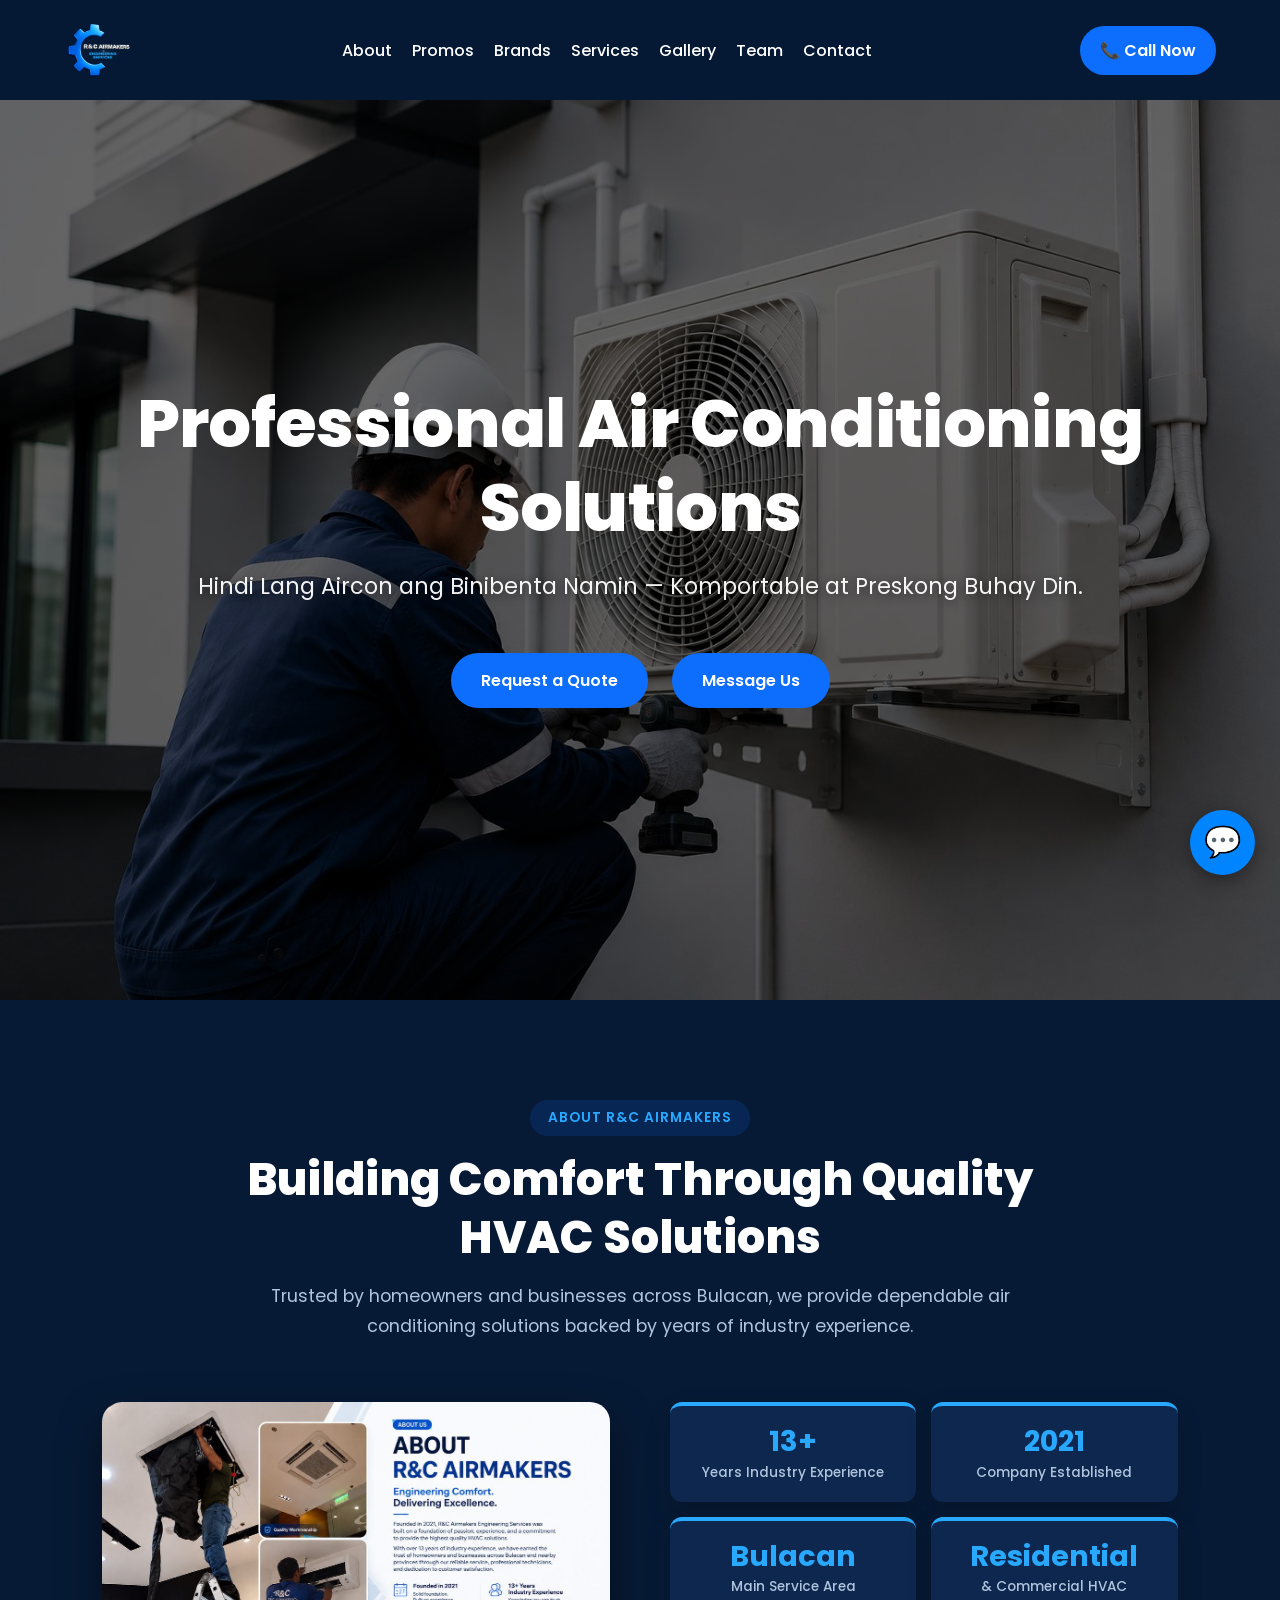
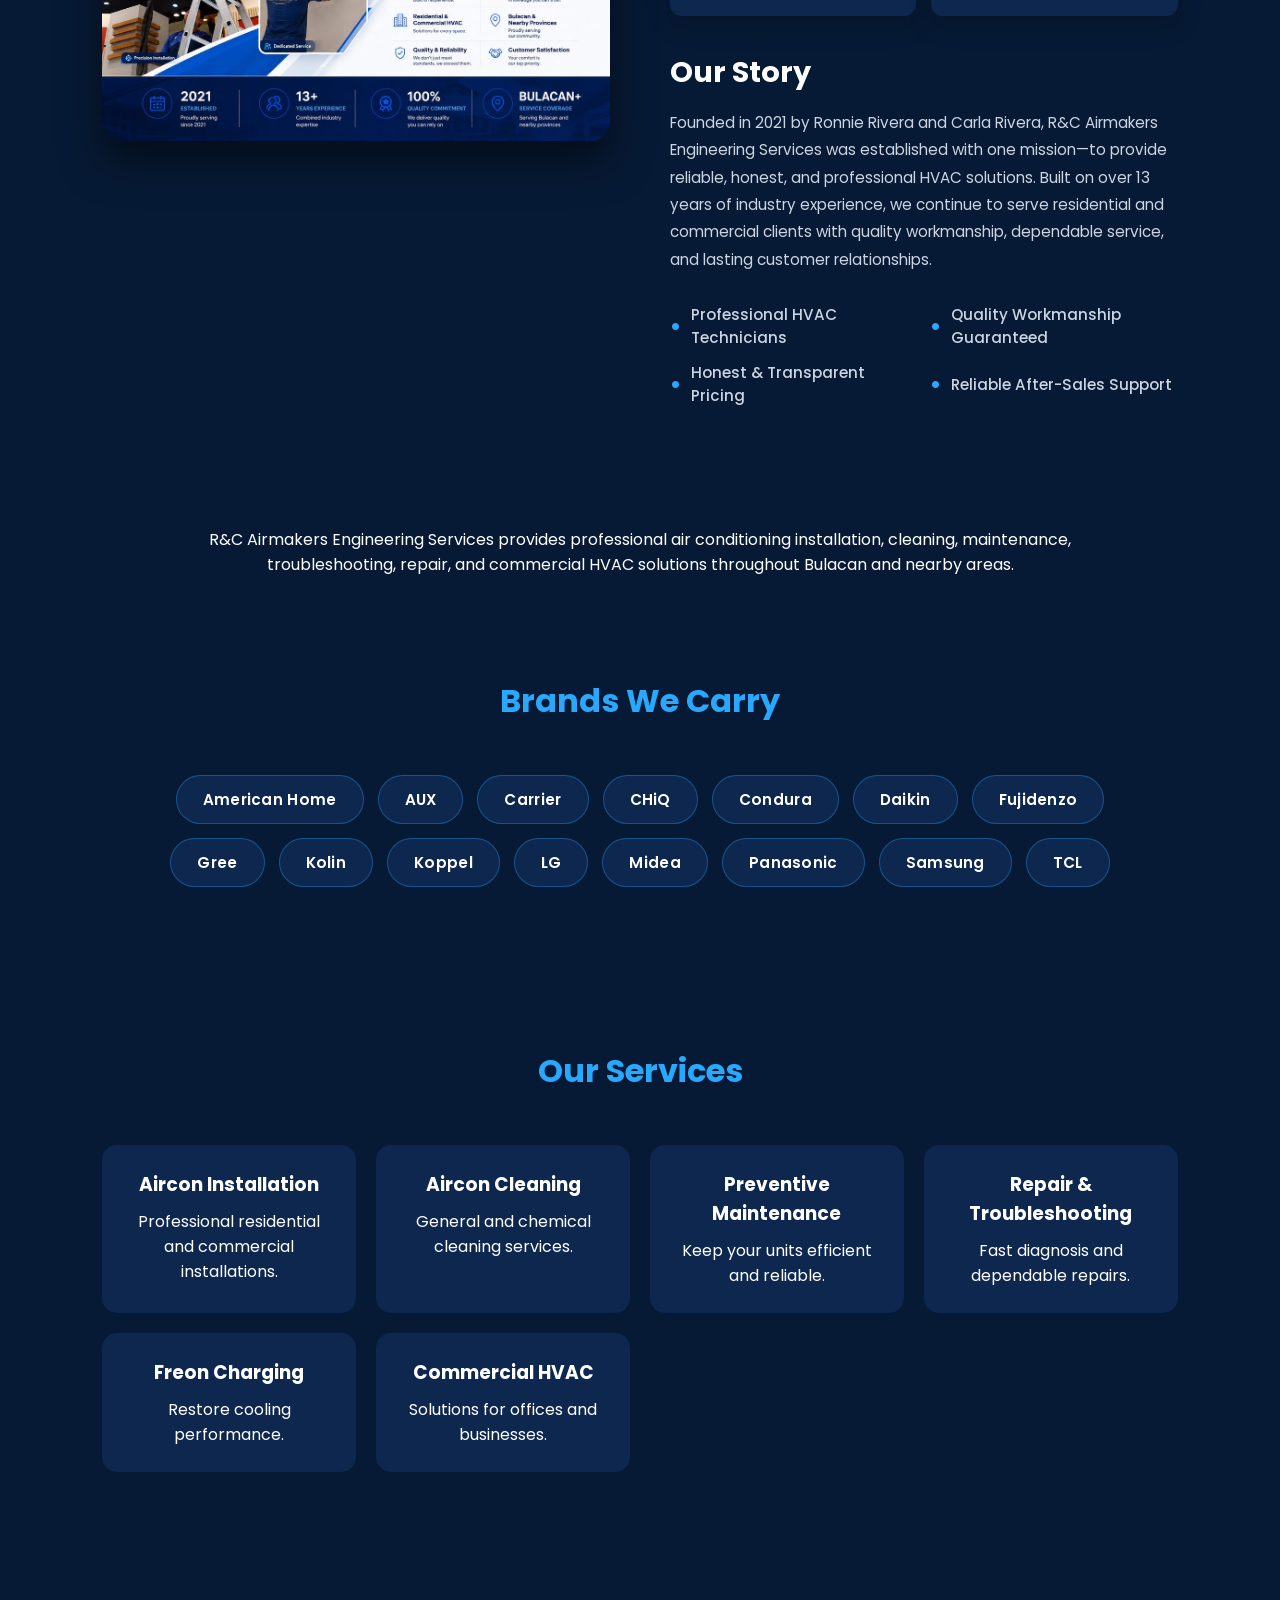
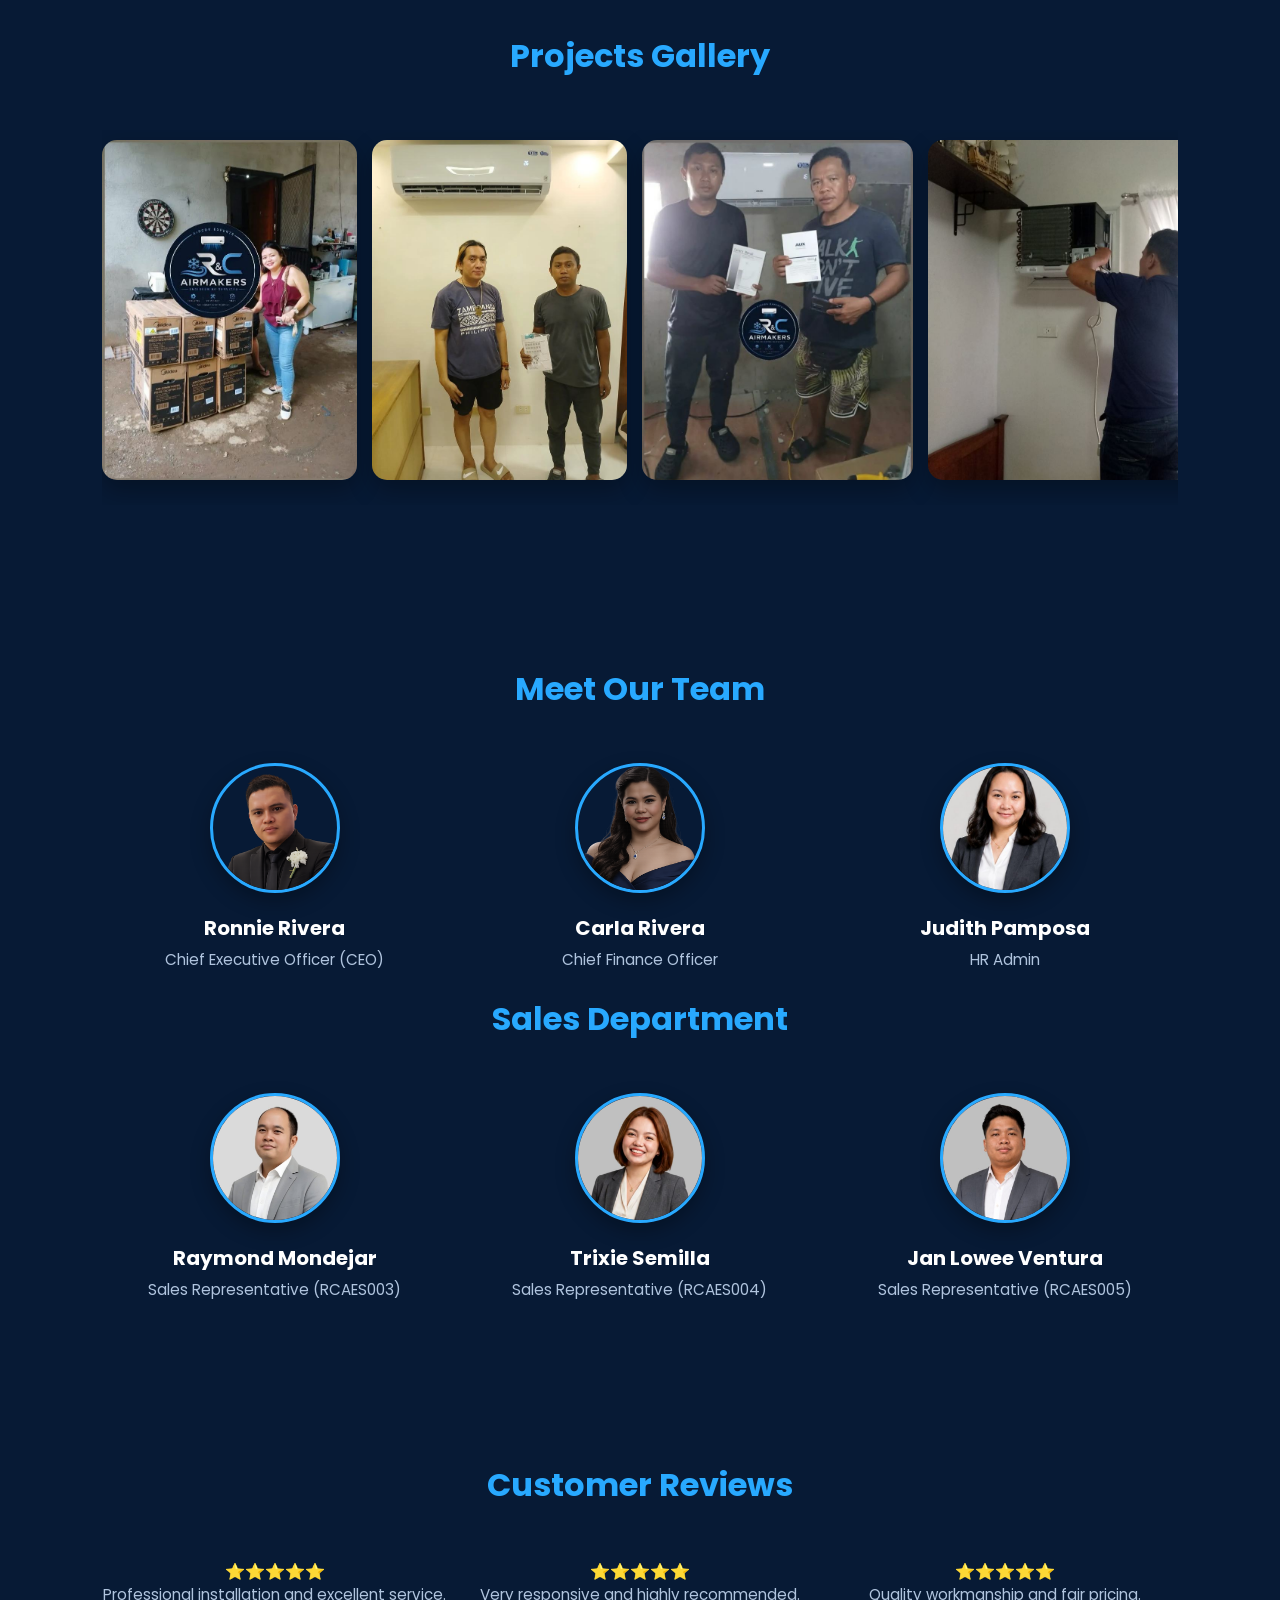
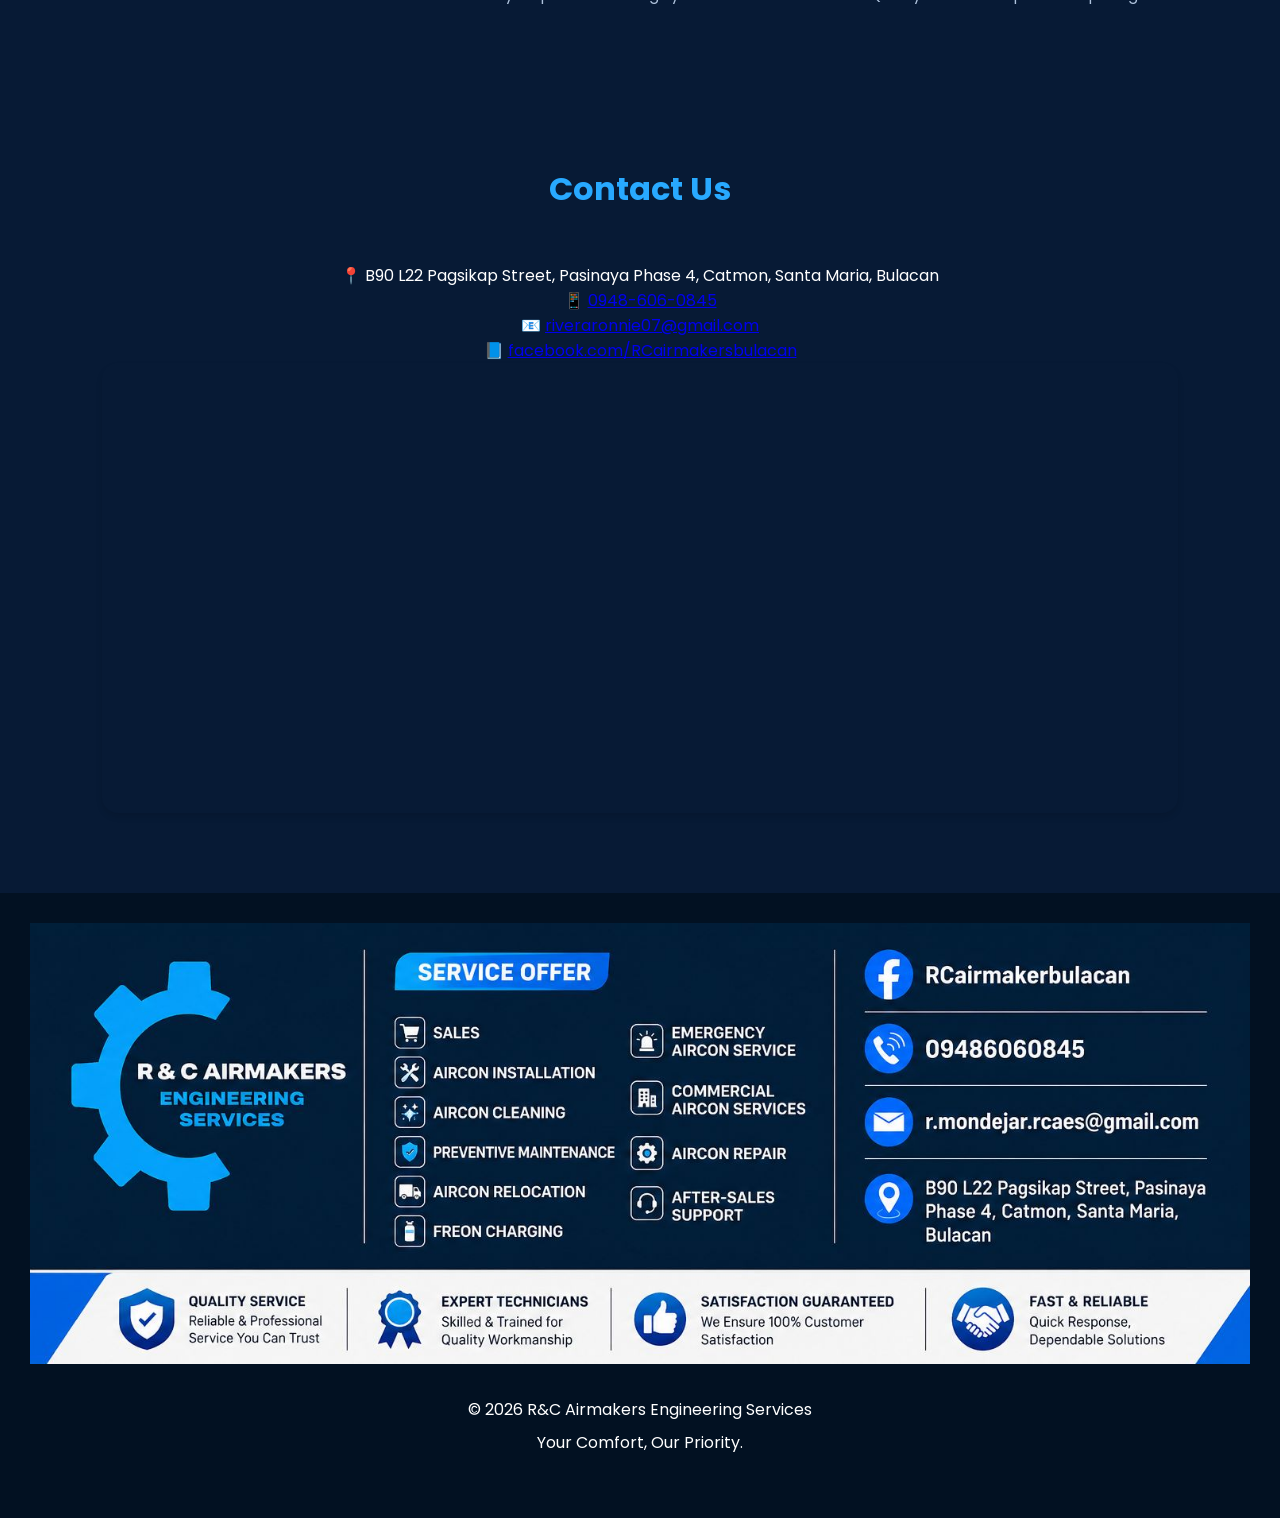
==== index.html @ a4b25f32 "Update index.html" ====
<!DOCTYPE html>
<html lang="en">
<head>
    <meta charset="UTF-8">
    <meta name="viewport" content="width=device-width, initial-scale=1.0">
    <title>R&C Airmakers Engineering Services | Aircon Installation & Repair in Bulacan</title>

    <meta name="description" content="R&C Airmakers Engineering Services provides professional aircon installation, cleaning, preventive maintenance, repair, and commercial HVAC solutions in Bulacan and nearby areas. 13+ years of industry experience.">
    <meta name="keywords" content="aircon repair Bulacan, aircon installation, aircon cleaning, HVAC Bulacan, freon charging, commercial aircon">
    <meta name="author" content="R&C Airmakers Engineering Services">
    <link rel="canonical" href="https://rcairmakers.github.io/">

    <!-- Open Graph / Social sharing -->
    <meta property="og:type" content="business.business">
    <meta property="og:title" content="R&C Airmakers Engineering Services">
    <meta property="og:description" content="Professional air conditioning installation, cleaning, maintenance, and repair in Bulacan. Hindi lang aircon ang binibenta namin — komportable at preskong buhay din.">
    <meta property="og:image" content="https://rcairmakers.github.io/images/hero.jpg">
    <meta property="og:url" content="https://rcairmakers.github.io/">
    <meta property="og:locale" content="en_PH">
    <meta name="twitter:card" content="summary_large_image">
    <meta name="twitter:title" content="R&C Airmakers Engineering Services">
    <meta name="twitter:description" content="Professional aircon installation, cleaning, maintenance, and repair in Bulacan.">
    <meta name="twitter:image" content="https://rcairmakers.github.io/images/hero.jpg">

    <link rel="icon" type="image/png" href="favicon.png">
    <link rel="apple-touch-icon" href="favicon.png">

    <link rel="preconnect" href="https://fonts.googleapis.com">
    <link rel="preconnect" href="https://fonts.gstatic.com" crossorigin>
    <link href="https://fonts.googleapis.com/css2?family=Poppins:wght@300;400;600;700&display=swap" rel="stylesheet">
    <link rel="stylesheet" href="css/style.css">

    <!-- Local business structured data (helps Google Maps / local search) -->
    <script type="application/ld+json">
    {
      "@context": "https://schema.org",
      "@type": "HVACBusiness",
      "name": "R&C Airmakers Engineering Services",
      "image": "https://rcairmakers.github.io/images/logo.png",
      "telephone": "+639486060845",
      "email": "riveraronnie07@gmail.com",
      "url": "https://rcairmakers.github.io/",
      "address": {
        "@type": "PostalAddress",
        "streetAddress": "B90 L22 Pagsikap Street, Pasinaya Phase 4, Catmon",
        "addressLocality": "Santa Maria",
        "addressRegion": "Bulacan",
        "addressCountry": "PH"
      },
      "sameAs": ["https://facebook.com/RCairmakersbulacan"]
    }
    </script>
</head>

<body>

<header>
    <div class="logo">
        <img src="images/logo.png" alt="R&C Airmakers Logo">
    </div>

    <button class="menu-toggle" aria-label="Toggle navigation">
        <span class="bar"></span>
        <span class="bar"></span>
        <span class="bar"></span>
    </button>

    <nav class="nav-menu">
        <a href="#about">About</a>
        <a href="#promos">Promos</a>
        <a href="#brands">Brands</a>
        <a href="#services">Services</a>
        <a href="#gallery">Gallery</a>
        <a href="#team">Team</a>
        <a href="#contact">Contact</a>
    </nav>

    <a href="tel:09486060845" class="call-btn">📞 Call Now</a>
</header>

<section class="hero">
    <div class="hero-content">
        <h1>Professional Air Conditioning Solutions</h1>
        <p>Hindi Lang Aircon ang Binibenta Namin — Komportable at Preskong Buhay Din.</p>

        <a href="https://docs.google.com/forms/d/e/1FAIpQLSf5XLKCXxkgos3azj3k-EFGSAlfWywWoO2iDF9LE8lcuIQCaA/viewform"
           class="btn" target="_blank" rel="noopener noreferrer">
            Request a Quote
        </a>

        <a href="https://facebook.com/RCairmakersbulacan"
           class="btn" target="_blank" rel="noopener noreferrer">
            Message Us
        </a>
    </div>
</section>

<section id="promos" class="promos-section">
    <h2 class="section-title">Promos & Deals</h2>
    <div id="promos-container" class="promos-grid">
        <p class="promos-loading">Loading current promos...</p>
    </div>
</section>

<section id="about" class="about-section">
    <div class="section-header">
        <span class="section-badge">ABOUT R&C AIRMAKERS</span>
        <h2>Building Comfort Through Quality HVAC Solutions</h2>
        <p>Trusted by homeowners and businesses across Bulacan, we provide dependable air conditioning solutions backed by years of industry experience.</p>
    </div>

    <div class="about-grid">
        <div class="about-image">
            <img src="images/about-team.jpg" alt="R&C Airmakers Team" loading="lazy">
        </div>

        <div class="about-content">
            <div class="about-highlights">
                <div class="highlight"><h3>13+</h3><span>Years Industry Experience</span></div>
                <div class="highlight"><h3>2021</h3><span>Company Established</span></div>
                <div class="highlight"><h3>Bulacan</h3><span>Main Service Area</span></div>
                <div class="highlight"><h3>Residential</h3><span>& Commercial HVAC</span></div>
            </div>

            <h3 class="story-title">Our Story</h3>

            <p class="story">
                Founded in 2021 by Ronnie Rivera and Carla Rivera, R&C Airmakers Engineering Services was established with one mission—to provide reliable, honest, and professional HVAC solutions.
                Built on over 13 years of industry experience, we continue to serve residential and commercial clients with quality workmanship, dependable service, and lasting customer relationships.
            </p>

            <ul class="about-list">
                <li>Professional HVAC Technicians</li>
                <li>Quality Workmanship Guaranteed</li>
                <li>Honest & Transparent Pricing</li>
                <li>Reliable After-Sales Support</li>
            </ul>
        </div>
    </div>
</section>

<p style="text-align:center; max-width:900px; margin:20px auto;">
    R&C Airmakers Engineering Services provides professional air conditioning installation, cleaning, maintenance, troubleshooting, repair, and commercial HVAC solutions throughout Bulacan and nearby areas.
</p>

<section id="brands">
    <h2 class="section-title">Brands We Carry</h2>
    <div class="brands-grid">
        <span class="brand-badge">American Home</span>
        <span class="brand-badge">AUX</span>
        <span class="brand-badge">Carrier</span>
        <span class="brand-badge">CHiQ</span>
        <span class="brand-badge">Condura</span>
        <span class="brand-badge">Daikin</span>
        <span class="brand-badge">Fujidenzo</span>
        <span class="brand-badge">Gree</span>
        <span class="brand-badge">Kolin</span>
        <span class="brand-badge">Koppel</span>
        <span class="brand-badge">LG</span>
        <span class="brand-badge">Midea</span>
        <span class="brand-badge">Panasonic</span>
        <span class="brand-badge">Samsung</span>
        <span class="brand-badge">TCL</span>
    </div>
</section>

<section id="services">
    <h2 class="section-title">Our Services</h2>

    <div class="services">
        <div class="card"><h3>Aircon Installation</h3><p>Professional residential and commercial installations.</p></div>
        <div class="card"><h3>Aircon Cleaning</h3><p>General and chemical cleaning services.</p></div>
        <div class="card"><h3>Preventive Maintenance</h3><p>Keep your units efficient and reliable.</p></div>
        <div class="card"><h3>Repair & Troubleshooting</h3><p>Fast diagnosis and dependable repairs.</p></div>
        <div class="card"><h3>Freon Charging</h3><p>Restore cooling performance.</p></div>
        <div class="card"><h3>Commercial HVAC</h3><p>Solutions for offices and businesses.</p></div>
    </div>
</section>

<section id="gallery">
    <h2 class="section-title">Projects Gallery</h2>

    <div class="gallery gallery-slider">
        <img src="images/project-p01.jpg" alt="R&C Airmakers Project 1" loading="lazy">
        <img src="images/project-p02.jpg" alt="R&C Airmakers Project 2" loading="lazy">
        <img src="images/project-p03.jpg" alt="R&C Airmakers Project 3" loading="lazy">
        <img src="images/project-p04.jpg" alt="R&C Airmakers Project 4" loading="lazy">
        <img src="images/project-p05.jpg" alt="R&C Airmakers Project 5" loading="lazy">
        <img src="images/project-p06.jpg" alt="R&C Airmakers Project 6" loading="lazy">
        <img src="images/project-p07.jpg" alt="R&C Airmakers Project 7" loading="lazy">
        <img src="images/project-p08.jpg" alt="R&C Airmakers Project 8" loading="lazy">
        <img src="images/project-p09.jpg" alt="R&C Airmakers Project 9" loading="lazy">
        <img src="images/project-p10.jpg" alt="R&C Airmakers Project 10" loading="lazy">
        <img src="images/project-p11.jpg" alt="R&C Airmakers Project 11" loading="lazy">
        <img src="images/project-p12.jpg" alt="R&C Airmakers Project 12" loading="lazy">
        <img src="images/project-p13.jpg" alt="R&C Airmakers Project 13" loading="lazy">
        <img src="images/project-p14.jpg" alt="R&C Airmakers Project 14" loading="lazy">
        <img src="images/project1.jpg" alt="R&C Airmakers Project 15" loading="lazy">
        <img src="images/project2.jpg" alt="R&C Airmakers Project 16" loading="lazy">
        <img src="images/project3.jpg" alt="R&C Airmakers Project 17" loading="lazy">
        <img src="images/project4.jpg" alt="R&C Airmakers Project 18" loading="lazy">
        <img src="images/project5.jpg" alt="R&C Airmakers Project 19" loading="lazy">
        <img src="images/project6.jpg" alt="R&C Airmakers Project 20" loading="lazy">
        <img src="images/project7.jpg" alt="R&C Airmakers Project 21" loading="lazy">
        <img src="images/project8.jpg" alt="R&C Airmakers Project 22" loading="lazy">
        <img src="images/project9.jpg" alt="R&C Airmakers Project 23" loading="lazy">
        <img src="images/project10.jpg" alt="R&C Airmakers Project 24" loading="lazy">
        <img src="images/project11.jpg" alt="R&C Airmakers Project 25" loading="lazy">
        <img src="images/project12.jpg" alt="R&C Airmakers Project 26" loading="lazy">
        <img src="images/project13.jpg" alt="R&C Airmakers Project 27" loading="lazy">
        <img src="images/project14.jpg" alt="R&C Airmakers Project 28" loading="lazy">
        <img src="images/project15.jpg" alt="R&C Airmakers Project 29" loading="lazy">
        <img src="images/project16.jpg" alt="R&C Airmakers Project 30" loading="lazy">
        <img src="images/project17.jpg" alt="R&C Airmakers Project 31" loading="lazy">
        <img src="images/project18.jpg" alt="R&C Airmakers Project 32" loading="lazy">
        <img src="images/project19.jpg" alt="R&C Airmakers Project 33" loading="lazy">
        <img src="images/project20.jpg" alt="R&C Airmakers Project 34" loading="lazy">
        <img src="images/project21.jpg" alt="R&C Airmakers Project 35" loading="lazy">
        <img src="images/project22.jpg" alt="R&C Airmakers Project 36" loading="lazy">
        <img src="images/project23.jpg" alt="R&C Airmakers Project 37" loading="lazy">
        <img src="images/project24.jpg" alt="R&C Airmakers Project 38" loading="lazy">
        <img src="images/project25.jpg" alt="R&C Airmakers Project 39" loading="lazy">
        <img src="images/project26.jpg" alt="R&C Airmakers Project 40" loading="lazy">
        <img src="images/project27.jpg" alt="R&C Airmakers Project 41" loading="lazy">
        <img src="images/project28.jpg" alt="R&C Airmakers Project 42" loading="lazy">
        <img src="images/project29.jpg" alt="R&C Airmakers Project 43" loading="lazy">
        <img src="images/project30.jpg" alt="R&C Airmakers Project 44" loading="lazy">
    </div>
</section>

<section id="team">
    <h2 class="section-title">Meet Our Team</h2>

    <div class="team">
        <div class="member">
            <div class="member-image"><img src="images/ronnie.png" alt="Ronnie Rivera - CEO" loading="lazy"></div>
            <h3>Ronnie Rivera</h3>
            <p>Chief Executive Officer (CEO)</p>
        </div>

        <div class="member">
            <div class="member-image"><img src="images/carla.png" alt="Carla Rivera - CFO" loading="lazy"></div>
            <h3>Carla Rivera</h3>
            <p>Chief Finance Officer</p>
        </div>

        <div class="member">
            <div class="member-image"><img src="images/judith.jpg" alt="Judith Pamposa - HR Admin" loading="lazy"></div>
            <h3>Judith Pamposa</h3>
            <p>HR Admin</p>
        </div>
    </div>

    <br>

    <h2 class="section-title">Sales Department</h2>

    <div class="team">
        <div class="member">
            <div class="member-image"><img src="images/raymond.jpg" alt="Raymond Mondejar - Sales Representative" loading="lazy"></div>
            <h3>Raymond Mondejar</h3>
            <p>Sales Representative (RCAES003)</p>
        </div>

        <div class="member">
            <div class="member-image"><img src="images/trixie.jpg" alt="Trixie Semilla - Sales Representative" loading="lazy"></div>
            <h3>Trixie Semilla</h3>
            <p>Sales Representative (RCAES004)</p>
        </div>

        <div class="member">
            <div class="member-image"><img src="images/jl.jpg" alt="Jan Lowee Ventura - Sales Representative" loading="lazy"></div>
            <h3>Jan Lowee Ventura</h3>
            <p>Sales Representative (RCAES005)</p>
        </div>
    </div>
</section>

<section id="reviews">
    <h2 class="section-title">Customer Reviews</h2>

    <div class="team">
        <div class="member">
            <span role="img" aria-label="5 out of 5 stars">⭐⭐⭐⭐⭐</span>
            <p>Professional installation and excellent service.</p>
        </div>
        <div class="member">
            <span role="img" aria-label="5 out of 5 stars">⭐⭐⭐⭐⭐</span>
            <p>Very responsive and highly recommended.</p>
        </div>
        <div class="member">
            <span role="img" aria-label="5 out of 5 stars">⭐⭐⭐⭐⭐</span>
            <p>Quality workmanship and fair pricing.</p>
        </div>
    </div>
</section>

<section id="contact">
    <h2 class="section-title">Contact Us</h2>

    <div class="contact">
        <p>📍 B90 L22 Pagsikap Street, Pasinaya Phase 4, Catmon, Santa Maria, Bulacan</p>

        <p>📱 <a href="tel:09486060845">0948-606-0845</a></p>

        <p>📧 <a href="mailto:riveraronnie07@gmail.com">riveraronnie07@gmail.com</a></p>

        <p>📘 <a href="https://facebook.com/RCairmakersbulacan" target="_blank" rel="noopener noreferrer">facebook.com/RCairmakersbulacan</a></p>

        <div style="width: 100%; max-width: 1200px; margin: 0 auto; border-radius: 16px; overflow: hidden; box-shadow: 0 4px 6px rgba(0,0,0,0.1);">
            <iframe
                src="https://www.google.com/maps/embed?pb=!1m18!1m12!1m3!1d3857.081739960178!2d121.018767274822!3d14.820669871651448!2m3!1f0!2f0!3f0!3m2!1i1024!2i768!4f13.1!3m3!1m2!1s0x3397afe45b54a8d1%3A0x507293475cee7002!2sR%26C%20AIRMAKERS%20ENGINEERING%20SERVICES!5e0!3m2!1sen!2sph!4v1783336930192!5m2!1sen!2sph"
                width="100%"
                height="450"
                style="border:0; display:block;"
                allowfullscreen=""
                loading="lazy"
                referrerpolicy="no-referrer-when-downgrade"
                title="R&C Airmakers Engineering Services location map">
            </iframe>
        </div>
    </div>
</section>

<footer>
    <div class="footer-banner">
        <img src="images/footer-banner.jpg" alt="R&C Airmakers Footer Banner" loading="lazy">
    </div>

    <div class="footer-bottom">
        <p>© 2026 R&C Airmakers Engineering Services</p>
        <p>Your Comfort, Our Priority.</p>
    </div>
</footer>

<a href="https://facebook.com/RCairmakersbulacan"
   class="messenger-float"
   target="_blank"
   rel="noopener noreferrer"
   aria-label="Chat with us on Facebook Messenger">
    💬
</a>

<script>
    const menuToggle = document.querySelector('.menu-toggle');
    const navMenu = document.querySelector('.nav-menu');
    const navLinks = document.querySelectorAll('.nav-menu a');

    menuToggle.addEventListener('click', () => {
        menuToggle.classList.toggle('active');
        navMenu.classList.toggle('active');
    });

    navLinks.forEach(link => {
        link.addEventListener('click', () => {
            menuToggle.classList.remove('active');
            navMenu.classList.remove('active');
        });
    });
</script>

<script>
    // ===== PROMOS FROM GOOGLE SHEET =====
    // 1. Create a Google Sheet with header row: Title | Description | ImageURL | Active | Expiry
    //    - Title, Description: text
    //    - ImageURL: optional, link to a promo image (leave blank if none)
    //    - Active: type YES to show it, NO (or blank) to hide it
    //    - Expiry: optional, format YYYY-MM-DD. Leave blank for no expiry.
    // 2. Share the Sheet -> "Anyone with the link" -> Viewer
    // 3. Copy the Sheet ID from its URL:
    //    https://docs.google.com/spreadsheets/d/PASTE_THIS_PART_HERE/edit
    // 4. Paste it below, between the quotes.
    const PROMOS_SHEET_ID = "1aL8449Xc3xgqcJS0OIR6BZSHXFTAVKSoICo_JtLKLww";
    const PROMOS_SHEET_NAME = "Sheet1"; // change if you rename the tab

    async function loadPromos() {
        const container = document.getElementById("promos-container");
        const section = document.getElementById("promos");

        if (!PROMOS_SHEET_ID) {
            section.style.display = "none";
            return;
        }

        try {
            const url = `https://docs.google.com/spreadsheets/d/${PROMOS_SHEET_ID}/gviz/tq?tqx=out:json&sheet=${encodeURIComponent(PROMOS_SHEET_NAME)}`;
            const res = await fetch(url);
            const text = await res.text();
            const json = JSON.parse(text.substring(text.indexOf("{"), text.lastIndexOf("}") + 1));
            const rows = json.table.rows;

            const today = new Date().toISOString().slice(0, 10);
            const promos = rows.map(r => {
                const c = r.c;
                return {
                    title: c[0] && c[0].v ? String(c[0].v) : "",
                    description: c[1] && c[1].v ? String(c[1].v) : "",
                    image: c[2] && c[2].v ? String(c[2].v) : "",
                    active: c[3] && c[3].v ? String(c[3].v).trim().toUpperCase() : "",
                    expiry: c[4] && c[4].v ? String(c[4].v) : ""
                };
            }).filter(p => {
                if (p.active !== "YES") return false;
                if (p.expiry) {
                    const expiryDate = new Date(p.expiry).toISOString().slice(0, 10);
                    if (expiryDate < today) return false;
                }
                return p.title;
            });

            if (promos.length === 0) {
                section.style.display = "none";
                return;
            }

            container.innerHTML = "";
            promos.forEach(p => {
                const card = document.createElement("div");
                card.className = "promo-card";
                card.innerHTML = `
                    ${p.image ? `<img src="${p.image}" alt="${p.title}" loading="lazy">` : ""}
                    <div class="promo-body">
                        <h3>${p.title}</h3>
                        <p>${p.description}</p>
                    </div>
                `;
                container.appendChild(card);
            });
        } catch (err) {
            console.error("Could not load promos:", err);
            section.style.display = "none";
        }
    }

    loadPromos();
</script>

</body>
</html>
---- css/style.css ----
/* ==========================================================================
   R&C Airmakers v2.1 - Master Stylesheet (Fixed Navigation Layout)
   ========================================================================== */

/* --- 1. Global Resets & Base Styles --- */
* {
    margin: 0;
    padding: 0;
    box-sizing: border-box;
    font-family: 'Poppins', sans-serif;
}

body {
    background: #071a35;
    color: #fff;
}

section {
    padding: 80px 8%;
}

img {
    max-width: 100%;
    height: auto;
    display: block;
}


/* --- 2. Navigation & Header --- */
header {
    background: rgba(7, 26, 53, 0.95); /* Deep theme blue background */
    backdrop-filter: blur(10px);
    width: 100%;                       /* Force it to fill layout width */
    padding: 15px 5%;                  /* Clean padding for wide desktop look */
    display: flex;
    justify-content: space-between;    /* Spreads Logo, Nav, and Call button evenly */
    align-items: center;
    position: sticky;
    top: 0;
    z-index: 1000;
}

.logo {
    display: flex;
    align-items: center;
}

.logo img {
    height: 70px;
    width: auto;
}

/* DESKTOP DESIGNS: Default desktop menu layout */
nav {
    display: flex;
    align-items: center;
}

.nav-menu {
    display: flex;
    list-style: none;
    gap: 20px;
    margin: 0;
    padding: 0;
}

.nav-menu a {
    color: white;
    text-decoration: none;
    font-weight: 500;
    transition: .3s;
}

.nav-menu a:hover {
    color: #28a9ff;
}

/* Bootstrap-Hybrid Navbar Component */
.rc-navbar {
    background: rgba(15, 23, 42, .35);
    backdrop-filter: blur(18px);
    -webkit-backdrop-filter: blur(18px);
    border-bottom: 1px solid rgba(255, 255, 255, .08);
    transition: .35s;
    padding: 15px 0;
}

.rc-navbar.scrolled {
    background: #0b4ea2;
    box-shadow: 0 10px 30px rgba(0, 0, 0, .15);
}

.navbar-brand img {
    height: 70px;
    transition: .3s;
}

.rc-navbar.scrolled .navbar-brand img {
    height: 58px;
}

.nav-link {
    font-weight: 600;
    margin-left: 18px;
    color: white !important;
    transition: .3s;
}

.nav-link:hover {
    color: #cfd8ff !important;
}


/* --- 3. Buttons & Component UI --- */
.btn {
    display: inline-block;
    padding: 15px 30px;
    margin: 10px;
    border-radius: 50px;
    text-decoration: none;
    color: white;
    font-weight: 600;
    background: #0d6efd;
    transition: .35s;
}

.btn:hover {
    transform: translateY(-4px);
    box-shadow: 0 20px 35px rgba(0, 0, 0, .25);
}

.btn-primary {
    border-radius: 50px;
    padding: 12px 25px;
    font-weight: 600;
}

.call-btn {
    background: #0d6efd;
    color: white;
    text-decoration: none;
    padding: 12px 20px;
    border-radius: 30px;
    font-weight: 600;
}

.call-btn:hover {
    opacity: .9;
}

/* Floating Utilities */
.messenger-float {
    position: fixed;
    bottom: 25px;
    right: 25px;
    width: 65px;
    height: 65px;
    background: #0084ff;
    color: white;
    border-radius: 50%;
    display: flex;
    align-items: center;
    justify-content: center;
    font-size: 30px;
    text-decoration: none;
    box-shadow: 0 5px 20px rgba(0, 0, 0, .4);
    z-index: 9999;
    transition: .3s;
}

.messenger-float:hover {
    transform: scale(1.1);
}


/* --- 4. Fluid Hero Section --- */
.hero {
    position: relative;
    min-height: 100vh;
    display: flex;
    align-items: center;
    justify-content: center;
    text-align: center;
    padding: clamp(100px, 15vw, 140px) 20px;
    background: linear-gradient(rgba(0, 0, 0, .60), rgba(0, 0, 0, .60)), url("../images/hero.jpg");
    background-size: cover;
    background-position: center;
    overflow: hidden;
    color: #fff;
}

.hero-overlay {
    position: absolute;
    inset: 0;
    backdrop-filter: blur(2px);
}

.hero-content {
    position: relative;
    width: 100%;
    max-width: 1200px; /* Expanded space boundary lines */
    padding: 0 40px;   
    z-index: 2;
}

.hero-badge {
    display: inline-block;
    padding: 8px 18px;
    background: rgba(255, 255, 255, .18);
    border: 1px solid rgba(255, 255, 255, .30);
    border-radius: 50px;
    margin-bottom: 25px;
    backdrop-filter: blur(15px);
    font-size: clamp(0.8rem, 1.8vw, 0.95rem);
}

.hero h1 {
    font-size: clamp(2.4rem, 5.5vw, 4.2rem); 
    font-weight: 800;
    margin-bottom: 20px;
    line-height: 1.25;  
    letter-spacing: -0.01em;
}

.hero p {
    font-size: clamp(1rem, 2vw, 1.4rem);   
    opacity: .95;
    margin-bottom: 40px;
    line-height: 1.5;
    text-shadow: 0 2px 12px rgba(0, 0, 0, 0.6); 
}

.hero-buttons {
    display: flex;
    justify-content: center;
    gap: 15px;
    flex-wrap: wrap; 
}


/* --- 5. Section - About --- */
.about-section {
    background: #071a35; 
    color: #ffffff;      
    padding: clamp(60px, 8vw, 100px) 8%;
}

.section-header {
    text-align: center;
    max-width: 800px;
    margin: 0 auto clamp(40px, 6vw, 60px);
}

.section-badge {
    display: inline-block;
    background: rgba(13, 110, 253, 0.15); 
    color: #28a9ff;                        
    padding: 8px 18px;
    border-radius: 50px;
    font-size: clamp(0.75rem, 1.8vw, 0.85rem);
    font-weight: 600;
    letter-spacing: 1px;
    margin-bottom: 15px;
}

.section-header h2 {
    font-size: clamp(2rem, 4vw, 2.8rem);
    color: #ffffff !important; 
    margin-bottom: 15px;
    font-weight: 800;
    line-height: 1.3;
}

.section-header p {
    color: #b0c4de; 
    line-height: 1.7;
    font-size: clamp(1rem, 2vw, 1.1rem);
}

.about-grid {
    display: grid;
    grid-template-columns: repeat(auto-fit, minmax(min(100%, 420px), 1fr));
    gap: clamp(40px, 6vw, 60px);
    align-items: start; 
    max-width: 1200px;
    margin: 0 auto;
}

.about-image {
    display: flex;
    justify-content: center;
    align-items: center;
    width: 100%;
}

.about-image img {
    width: 100%;
    max-width: 420px; 
    height: auto;
    object-fit: cover;
    border-radius: 20px;
    box-shadow: 0 20px 40px rgba(0, 0, 0, 0.5); 
}

.about-content {
    display: flex;
    flex-direction: column;
    justify-content: center;
}

.about-highlights {
    display: grid;
    grid-template-columns: repeat(auto-fit, minmax(min(100%, 160px), 1fr));
    gap: 15px;
    margin-bottom: 35px;
}

.highlight {
    background: #0d274f;            
    border-top: 4px solid #28a9ff;  
    padding: 20px 15px;
    border-radius: 12px;
    text-align: center; 
    display: flex;
    flex-direction: column;
    justify-content: center;
    align-items: center;
    box-shadow: 0 10px 25px rgba(0, 0, 0, 0.2);
}

.highlight h3 {
    color: #28a9ff; 
    font-size: clamp(1.4rem, 3vw, 1.8rem);
    margin-bottom: 6px;
    font-weight: 700;
    line-height: 1.1;
}

.highlight span {
    color: #b0c4de; 
    font-size: 0.85rem;
    font-weight: 500;
    line-height: 1.3;
    display: block;
}

.story-title {
    color: #ffffff; 
    margin-bottom: 15px;
    font-size: clamp(1.4rem, 2.5vw, 1.8rem);
    font-weight: 700;
}

.story {
    color: #cbd5e1; 
    line-height: 1.8;
    margin-bottom: 30px;
    font-size: 0.95rem;
}

.about-list {
    list-style: none;
    padding: 0;
    margin: 0;
    display: grid;
    grid-template-columns: repeat(auto-fit, minmax(240px, 1fr)); 
    gap: 12px;
}

.about-list li {
    color: #cbd5e1; 
    font-weight: 500;
    font-size: 0.95rem;
    display: flex;
    align-items: center;
    gap: 10px;
}

.about-list li::before {
    content: "•";
    color: #28a9ff; 
    font-weight: bold;
    font-size: 1.4rem;
    line-height: 1;
}


/* --- 6. Content Modules (Services, Stats, Gallery, Team) --- */
.section-title {
    text-align: center;
    margin-bottom: 50px;
    font-size: 2rem;
    color: #28a9ff;
}

.services {
    display: grid;
    grid-template-columns: repeat(auto-fit, minmax(250px, 1fr));
    gap: 20px;
}

.card {
    background: #0d274f;
    padding: 25px;
    border-radius: 15px;
    text-align: center;
    transition: .3s;
}

.card:hover {
    transform: translateY(-5px);
}

.card h3 {
    margin-bottom: 10px;
}

.team {
    display: grid;
    grid-template-columns: repeat(auto-fit, minmax(250px, 1fr));
    gap: 20px;
}

/* --- Team Member Image Enhancements --- */
.member {
    display: flex;
    flex-direction: column;
    align-items: center;
    justify-content: center;
}

.member-image {
    width: 130px;
    height: 130px;
    margin-bottom: 20px;
    border-radius: 50%; /* Makes the photo circular */
    overflow: hidden;
    border: 3px solid #28a9ff; /* Blue accent border matching your theme */
    box-shadow: 0 8px 20px rgba(0, 0, 0, 0.3);
}

.member-image img {
    width: 100%;
    height: 100%;
    object-fit: cover; /* Prevents the faces from getting squished or stretched */
}

.member h3 {
    color: #ffffff;
    font-size: 1.25rem;
    margin-bottom: 6px;
    font-weight: 700;
}

.member p {
    color: #b0c4de; /* Sleek slate-blue text color */
    font-size: 0.95rem;
    line-height: 1.4;
}

.gallery {
    display: grid;
    grid-template-columns: repeat(auto-fit, minmax(300px, 1fr));
    gap: 15px;
}

.gallery img {
    width: 100%;
    border-radius: 15px;
}

.brands-grid {
    display: flex;
    flex-wrap: wrap;
    justify-content: center;
    gap: 14px;
    max-width: 1000px;
    margin: 0 auto;
}

.brand-badge {
    background: #0d274f;
    border: 1px solid rgba(40, 169, 255, 0.35);
    color: #ffffff;
    padding: 12px 26px;
    border-radius: 50px;
    font-weight: 600;
    font-size: 0.95rem;
    letter-spacing: 0.3px;
    transition: .3s;
}

.brand-badge:hover {
    background: #28a9ff;
    color: #071a35;
    transform: translateY(-3px);
}

.promos-section {
    background: #071a35;
}

.promos-grid {
    display: grid;
    grid-template-columns: repeat(auto-fit, minmax(260px, 1fr));
    gap: 20px;
    max-width: 1100px;
    margin: 0 auto;
}

.promos-loading {
    text-align: center;
    color: #b0c4de;
    grid-column: 1 / -1;
}

.promo-card {
    background: #0d274f;
    border: 1px solid rgba(40, 169, 255, 0.25);
    border-radius: 15px;
    overflow: hidden;
    transition: .3s;
}

.promo-card:hover {
    transform: translateY(-5px);
    box-shadow: 0 15px 30px rgba(0, 0, 0, 0.3);
}

.promo-card img {
    width: 100%;
    aspect-ratio: 16 / 9;
    object-fit: cover;
}

.promo-body {
    padding: 20px;
}

.promo-body h3 {
    color: #28a9ff;
    margin-bottom: 8px;
    font-size: 1.15rem;
}

.promo-body p {
    color: #cbd5e1;
    font-size: 0.9rem;
    line-height: 1.6;
}

.stats {
    display: grid;
    grid-template-columns: repeat(auto-fit, minmax(220px, 1fr));
    gap: 20px;
    padding: 40px 8%;
}

.stat-card {
    background: #0d274f;
    padding: 30px;
    text-align: center;
    border-radius: 15px;
}

.stat-card h2 {
    color: #28a9ff;
    font-size: 40px;
    margin-bottom: 10px;
}

.contact {
    text-align: center;
}


/* --- 7. Footer Elements --- */
footer {
    background: #021122;
    padding: 30px;
    text-align: center;
}

footer p {
    margin: 10px 0;
}

.footer-banner {
    width: 100%;
}

.footer-banner img {
    width: 100%;
    display: block;
}

.footer-bottom {
    background: #021122;
    text-align: center;
    padding: 25px;
}

.footer-bottom p {
    margin: 8px 0;
}


/* --- 8. Global Hamburger Baseline Styles --- */
.menu-toggle {
    display: none; /* Hidden on Desktop by default */
    flex-direction: column;
    justify-content: space-between;
    width: 30px;
    height: 21px;
    background: transparent;
    border: none;
    cursor: pointer;
    z-index: 1001;
}

.menu-toggle .bar {
    height: 3px;
    width: 100%;
    background-color: #ffffff;
    border-radius: 10px;
    transition: all 0.3s ease;
}


/* ==========================================================================
   9. Responsive Media Queries
   ========================================================================== */

/* Wide Screen Breakpoints */
@media (min-width: 992px) {
    .about-image img {
        max-width: 550px; 
        width: 100%;
        height: auto;
    }
}

/* Tablet Layout Breakpoints */
@media (max-width: 900px) {
    .about-grid {
        grid-template-columns: 1fr;
    }

    .about-highlights {
        grid-template-columns: 1fr;
    }

    .section-header h2 {
        font-size: 2rem;
    }
}

/* Mobile Screen Breakpoints (768px and down) */
@media (max-width: 768px) {
    header {
        padding: 15px 20px;
    }

    /* Show hamburger toggle button */
    .menu-toggle {
        display: flex !important;
        order: 2;
    }
    
    /* Reposition elements nicely */
    .logo {
        order: 1;
    }

    .call-btn {
        padding: 8px 15px;
        font-size: 0.9rem;
        order: 3;
    }

    /* Transform nav-menu container into the hidden mobile slide drawer */
    .nav-menu {
        display: flex !important;
        position: fixed;
        left: -100%; 
        top: 0;
        flex-direction: column;
        justify-content: flex-start;
        background-color: rgba(7, 26, 53, 0.98); 
        backdrop-filter: blur(10px);
        width: 100%;
        height: 100vh;
        text-align: center;
        transition: 0.3s ease;
        padding-top: 100px; 
        z-index: 1000;
        gap: 0;
    }

    .nav-menu a {
        display: block;
        margin: 20px 0;
        font-size: 1.3rem;
    }

    /* Active Class: Slides navigation drawer open */
    .nav-menu.active {
        left: 0 !important;
    }

    /* Animate lines into X symbol on mobile click */
    .menu-toggle.active .bar:nth-child(1) {
        transform: translateY(9px) rotate(45deg);
    }
    .menu-toggle.active .bar:nth-child(2) {
        opacity: 0;
    }
    .menu-toggle.active .bar:nth-child(3) {
        transform: translateY(-9px) rotate(-45deg);
    }
}


/* --- 10. Gallery Slider Module --- */
.gallery-slider {
    display: flex;         
    overflow-x: auto;                 
    scroll-snap-type: x mandatory;    
    scroll-behavior: smooth;
    gap: 15px;                        
    padding: 10px 0 25px;             
    -webkit-overflow-scrolling: touch; 
    
    scrollbar-width: thin;
    scrollbar-color: #28a9ff rgba(13, 39, 79, 0.5);
}

.gallery-slider::-webkit-scrollbar {
    height: 8px;
}
.gallery-slider::-webkit-scrollbar-track {
    background: rgba(13, 39, 79, 0.5);
    border-radius: 10px;
}
.gallery-slider::-webkit-scrollbar-thumb {
    background: #28a9ff;
    border-radius: 10px;
}

.gallery-slider img {
    flex: 0 0 auto;
    scroll-snap-align: center;
    height: 340px;
    width: auto;
    max-width: 85vw;
    object-fit: contain;
    border-radius: 15px;
    box-shadow: 0 10px 25px rgba(0, 0, 0, 0.3);
    transition: transform 0.3s, box-shadow 0.3s;
}

@media (max-width: 768px) {
    .gallery-slider img {
        height: 260px;
    }
}

@media (hover: hover) {
    .gallery-slider img:hover {
        transform: translateY(-5px);
        box-shadow: 0 15px 30px rgba(40, 169, 255, 0.2);
    }
}
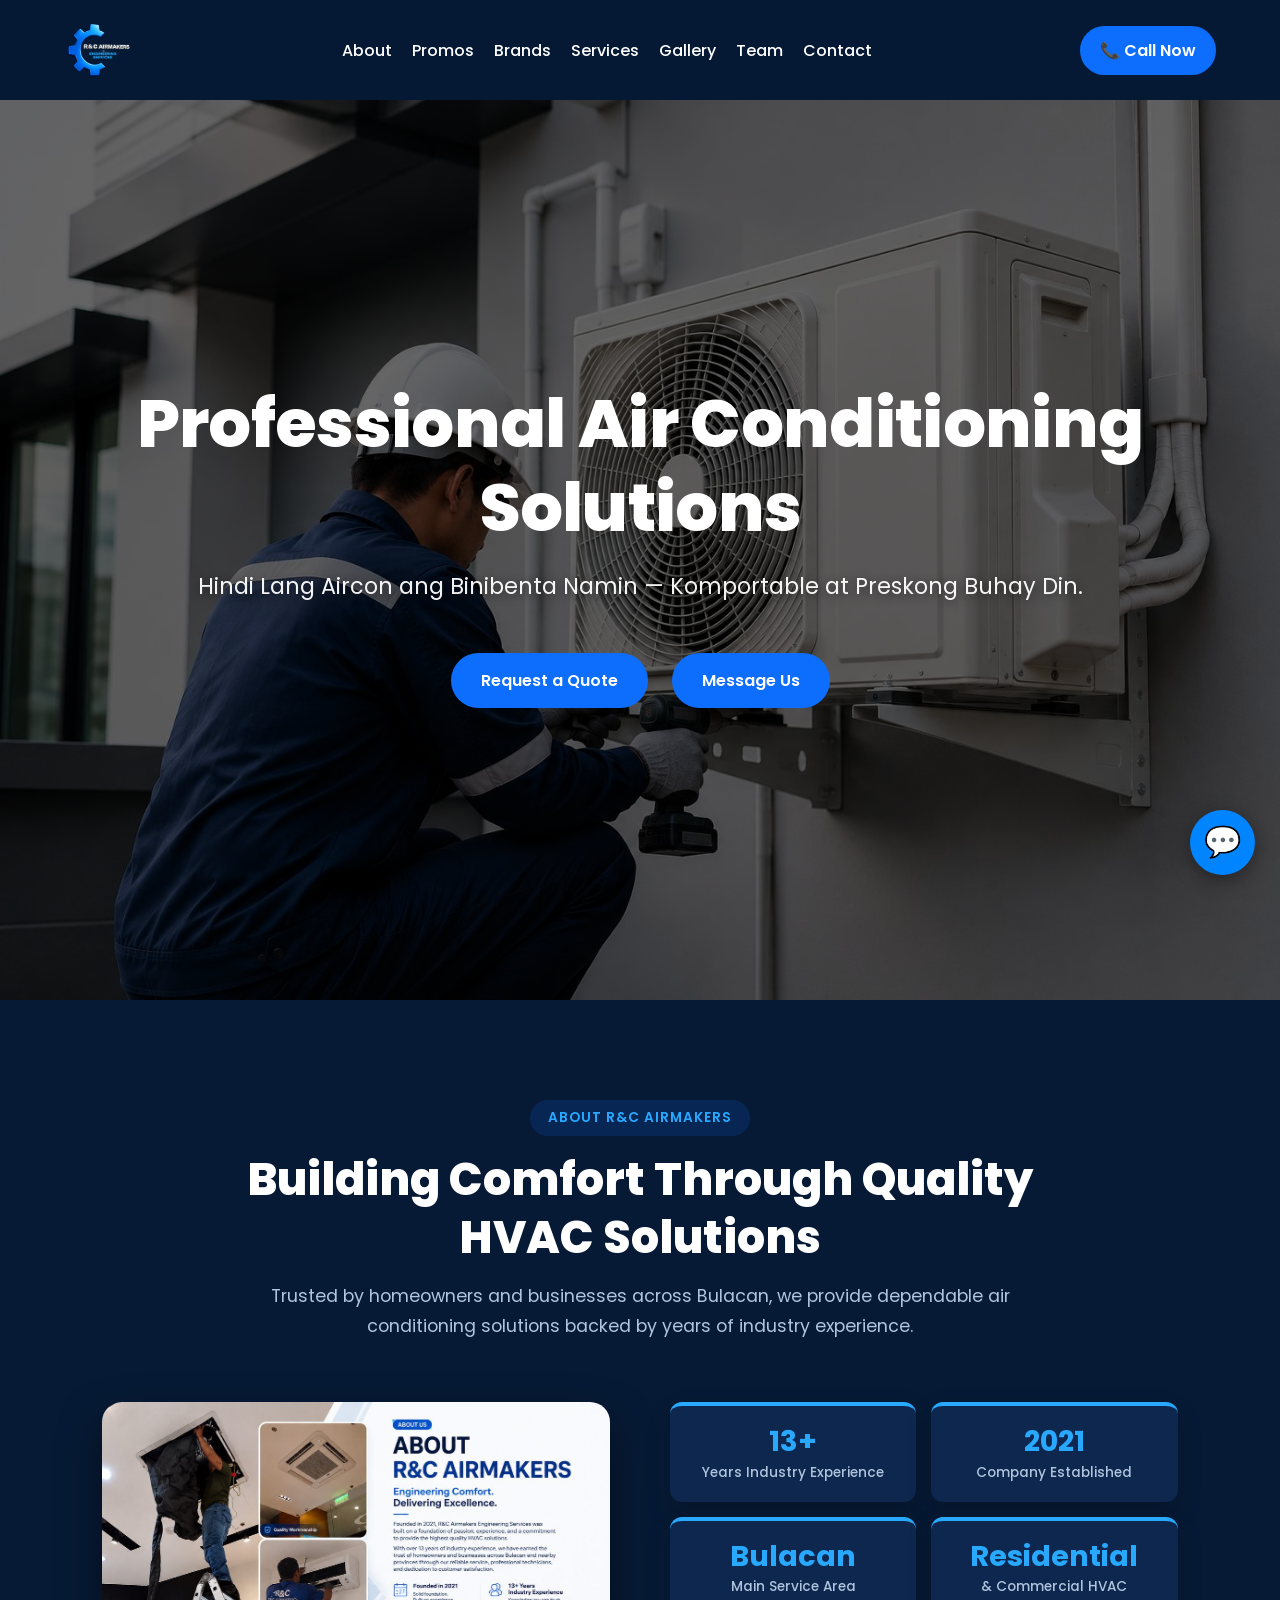
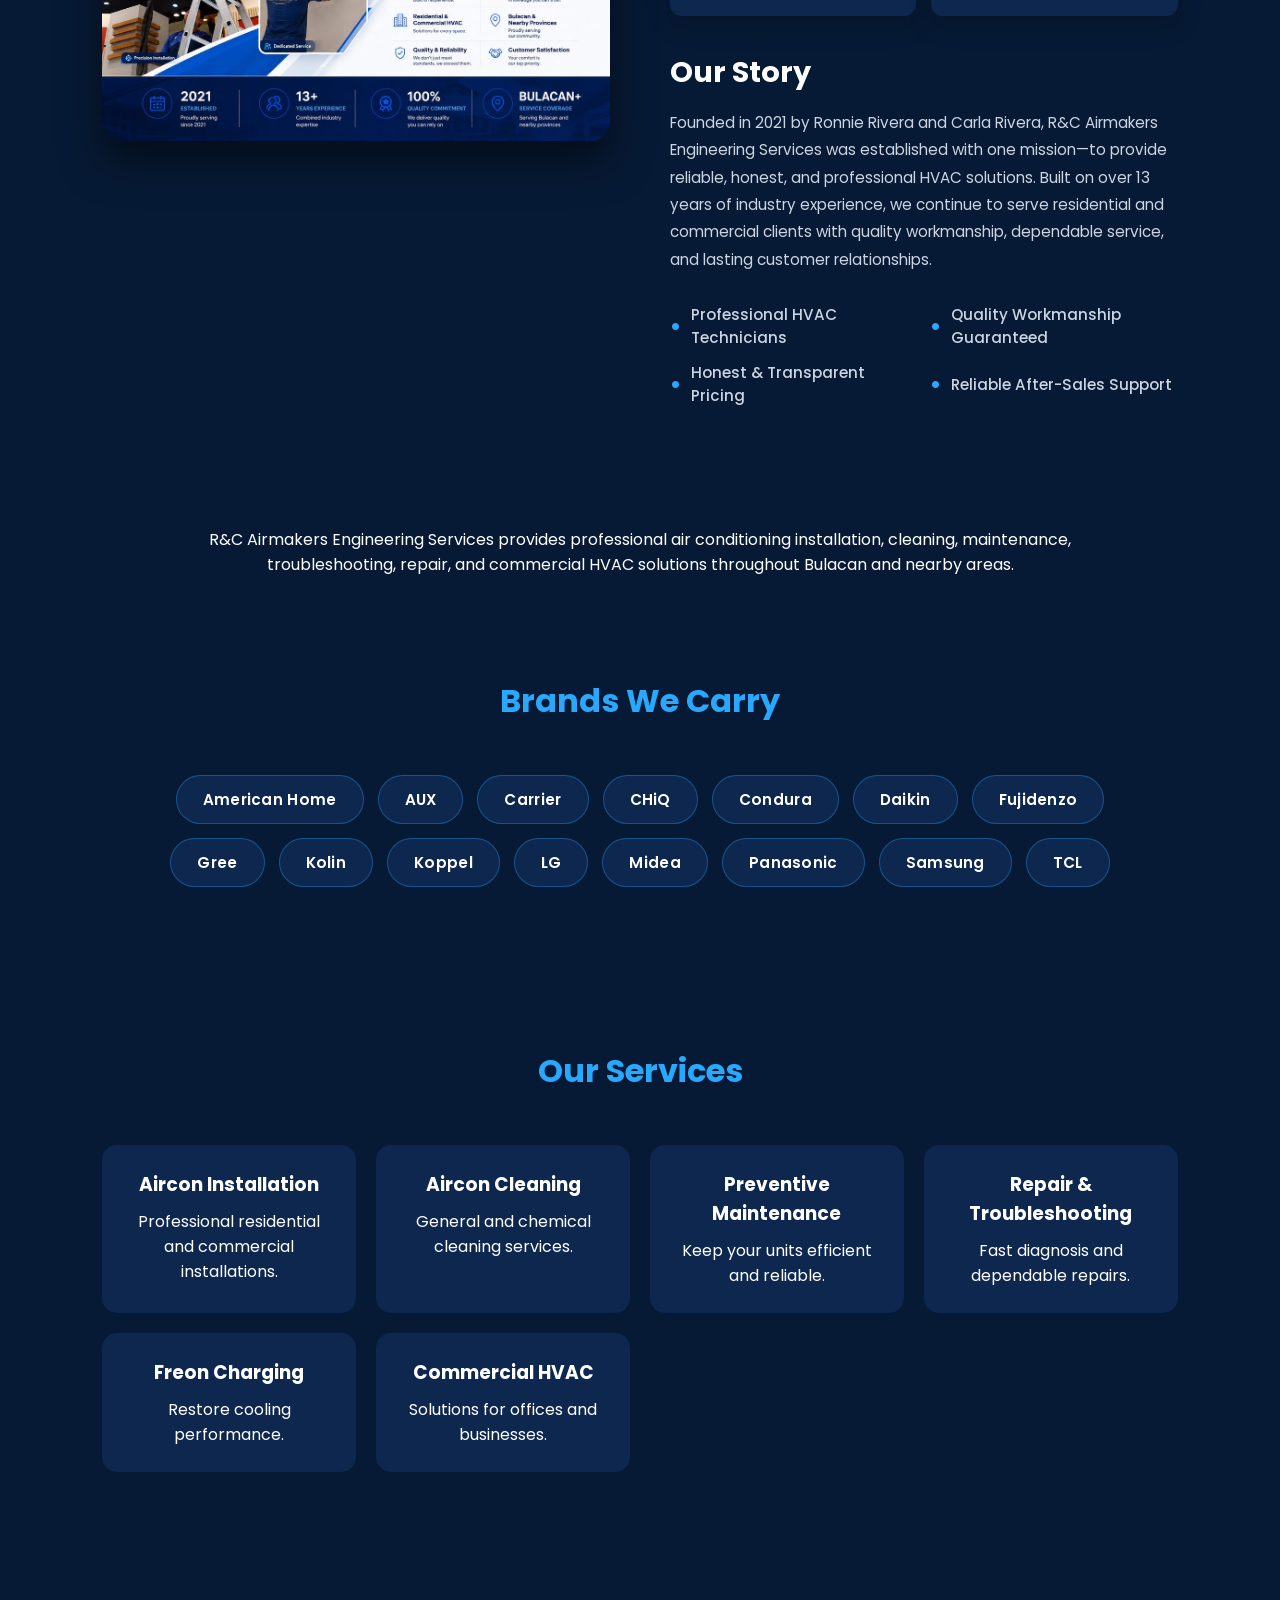
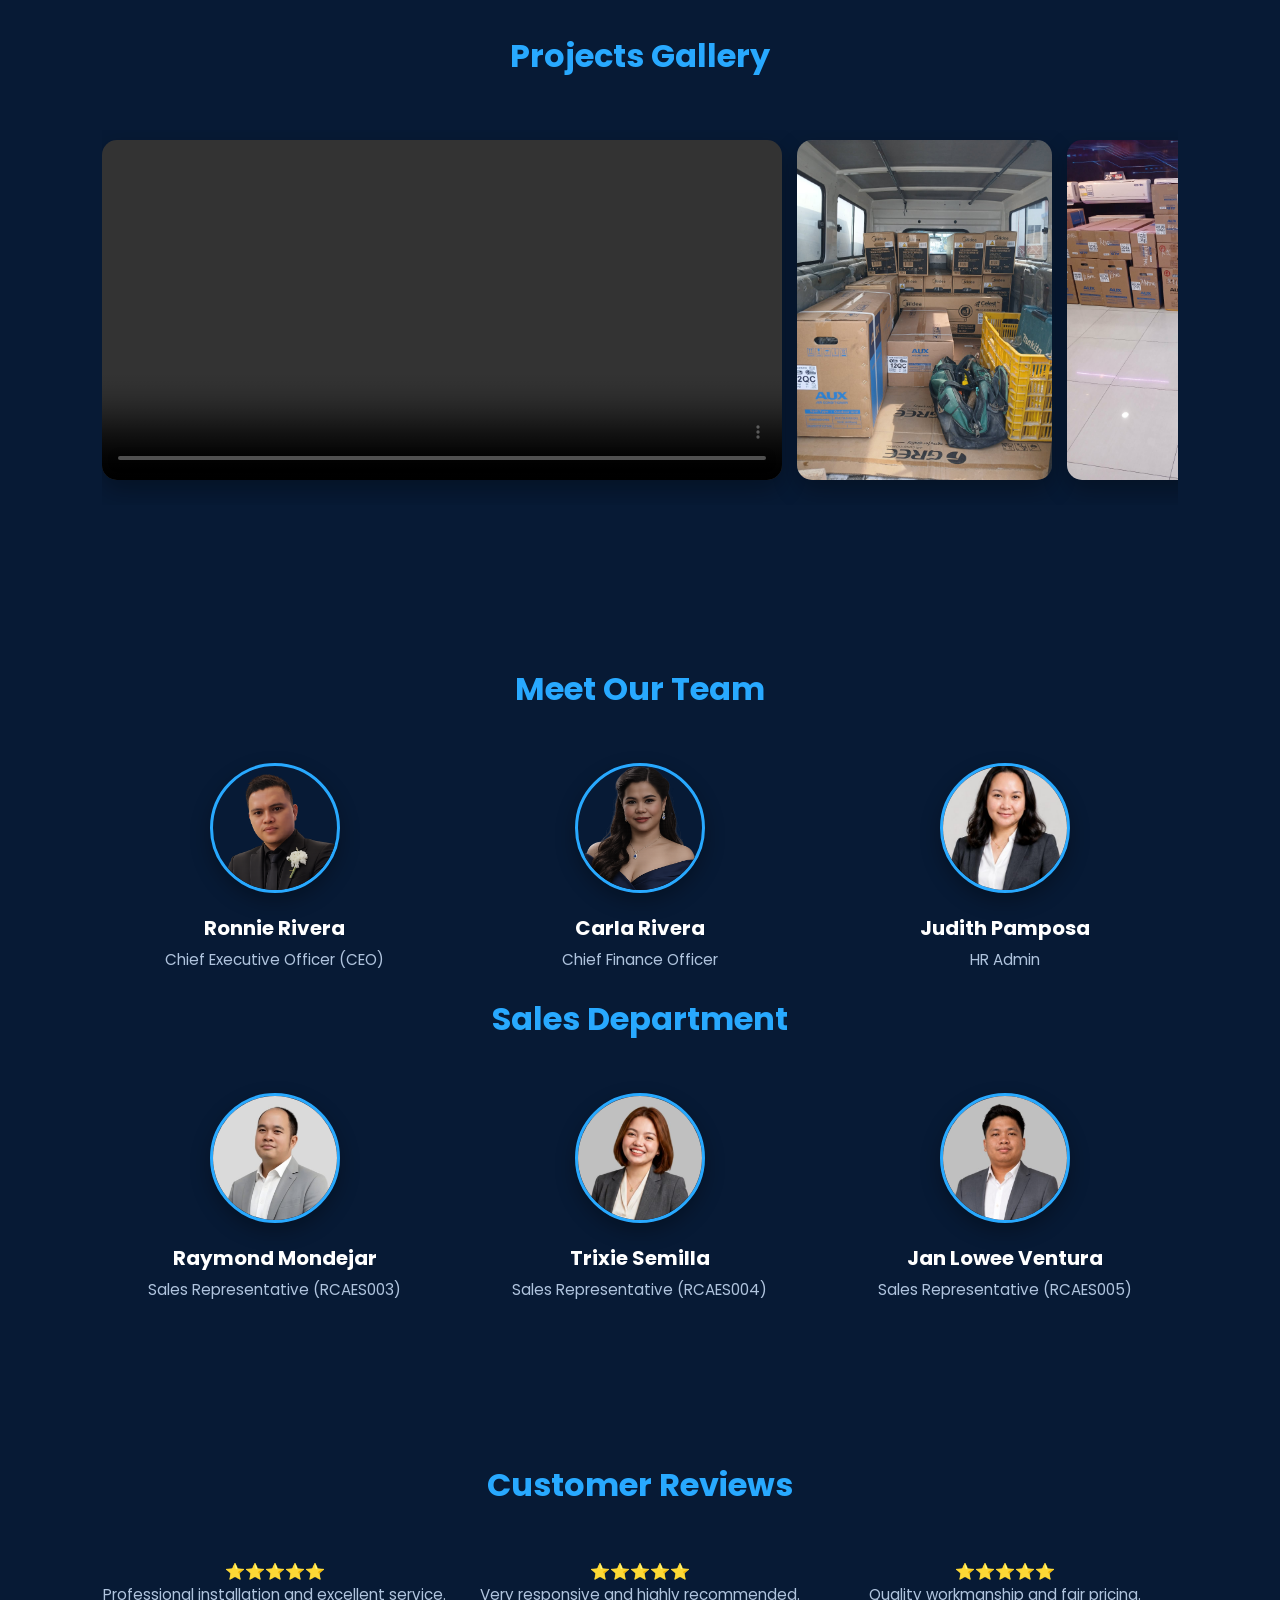
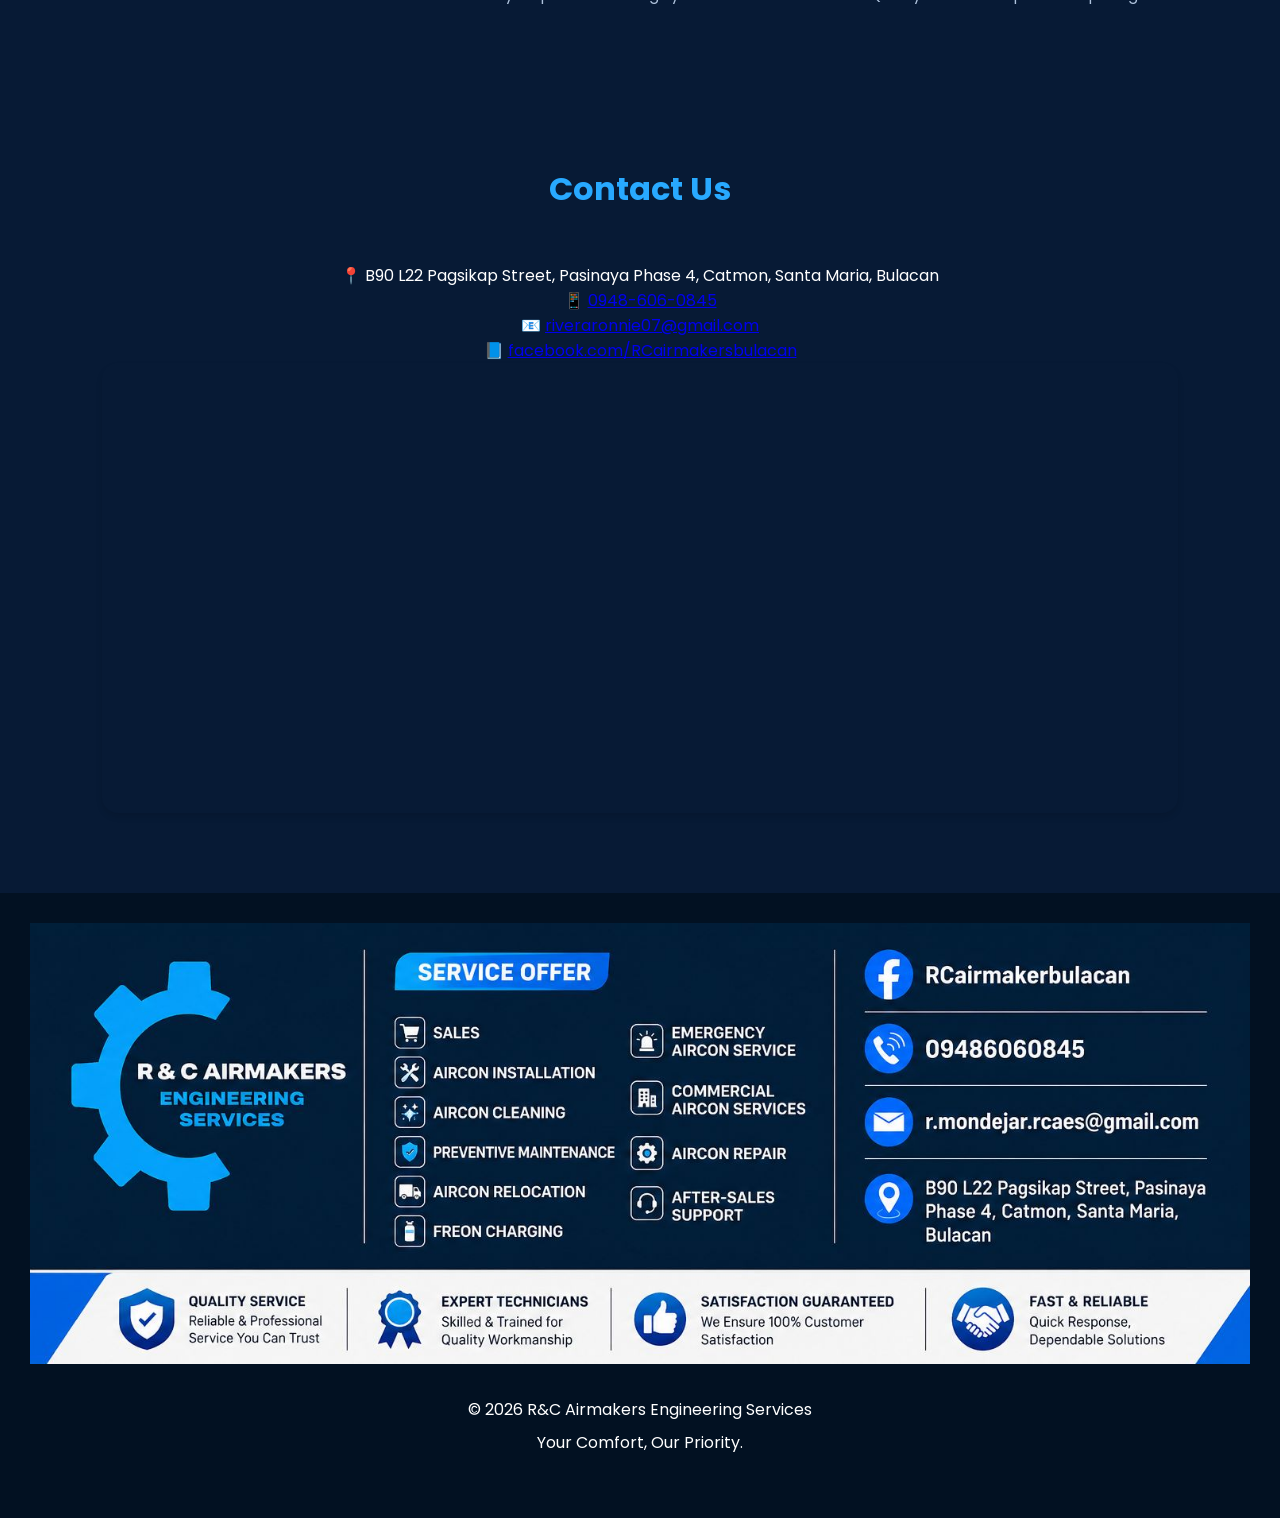
==== commit 42bc3540: "photo and video update" ====
--- a/index.html
+++ b/index.html
@@ -179,9 +179,30 @@
 
 <section id="gallery">
     <h2 class="section-title">Projects Gallery</h2>
-
-    <div class="gallery gallery-slider">
-        <img src="images/project-p01.jpg" alt="R&C Airmakers Project 1" loading="lazy">
+    <div class="gallery-slider">
+		<video controls autoplay muted loop playsinline preload="metadata">
+        <source src="videos/vid01.mp4" type="video/mp4">
+        Your browser does not support the video tag.
+		</video>
+        <img src="images/image 1.jpg" alt="R&C Airmakers image 1" loading="lazy">
+		<img src="images/image 2.jpg" alt="R&C Airmakers image 2" loading="lazy">
+		<img src="images/image 3.jpg" alt="R&C Airmakers image 3" loading="lazy">
+		<img src="images/image 4.jpg" alt="R&C Airmakers image 4" loading="lazy">
+		<img src="images/image 5.jpg" alt="R&C Airmakers image 5" loading="lazy">
+		<img src="images/image 6.jpg" alt="R&C Airmakers image 6" loading="lazy">
+		<img src="images/image 7.jpg" alt="R&C Airmakers image 7" loading="lazy">
+		<img src="images/image 8.jpg" alt="R&C Airmakers image 8" loading="lazy">
+		<img src="images/image 9.jpg" alt="R&C Airmakers image 9" loading="lazy">
+		<img src="images/image 10.jpg" alt="R&C Airmakers image 10" loading="lazy">
+		<img src="images/image 11.jpg" alt="R&C Airmakers image 11" loading="lazy">
+		<img src="images/image 12.jpg" alt="R&C Airmakers image 12" loading="lazy">
+		<img src="images/image 13.jpg" alt="R&C Airmakers image 13" loading="lazy">
+		<img src="images/image 14.jpg" alt="R&C Airmakers image 14" loading="lazy">
+		<img src="images/image 15.jpg" alt="R&C Airmakers image 15" loading="lazy">
+		<img src="images/image 16.jpg" alt="R&C Airmakers image 16" loading="lazy">
+		<img src="images/image 17.jpg" alt="R&C Airmakers image 17" loading="lazy">
+		<img src="images/image 18.jpg" alt="R&C Airmakers image 18" loading="lazy">
+		<img src="images/project-p01.jpg" alt="R&C Airmakers Project 1" loading="lazy">
         <img src="images/project-p02.jpg" alt="R&C Airmakers Project 2" loading="lazy">
         <img src="images/project-p03.jpg" alt="R&C Airmakers Project 3" loading="lazy">
         <img src="images/project-p04.jpg" alt="R&C Airmakers Project 4" loading="lazy">
@@ -363,7 +384,8 @@
     // ===== PROMOS FROM GOOGLE SHEET =====
     // 1. Create a Google Sheet with header row: Title | Description | ImageURL | Active | Expiry
     //    - Title, Description: text
-    //    - ImageURL: optional, link to a promo image (leave blank if none)
+    //    - ImageURL: path to a promo image hosted in this repo's /images folder
+    //      (e.g. "images/promo-aux-rainy.png"), leave blank if no image
     //    - Active: type YES to show it, NO (or blank) to hide it
     //    - Expiry: optional, format YYYY-MM-DD. Leave blank for no expiry.
     // 2. Share the Sheet -> "Anyone with the link" -> Viewer
@@ -373,6 +395,18 @@
     const PROMOS_SHEET_ID = "1aL8449Xc3xgqcJS0OIR6BZSHXFTAVKSoICo_JtLKLww";
     const PROMOS_SHEET_NAME = "Sheet1"; // change if you rename the tab
 
+    // Google Sheets gviz JSON returns date cells as "Date(YYYY,M,D)" (M is 0-indexed),
+    // not a normal date string - this parses that format safely.
+    function parseGvizDate(v) {
+        if (!v) return null;
+        const match = String(v).match(/^Date\((\d+),(\d+),(\d+)\)$/);
+        if (match) {
+            return new Date(Number(match[1]), Number(match[2]), Number(match[3]));
+        }
+        const fallback = new Date(v);
+        return isNaN(fallback.getTime()) ? null : fallback;
+    }
+
     async function loadPromos() {
         const container = document.getElementById("promos-container");
         const section = document.getElementById("promos");
@@ -389,7 +423,8 @@
             const json = JSON.parse(text.substring(text.indexOf("{"), text.lastIndexOf("}") + 1));
             const rows = json.table.rows;
 
-            const today = new Date().toISOString().slice(0, 10);
+            const today = new Date();
+            today.setHours(0, 0, 0, 0);
             const promos = rows.map(r => {
                 const c = r.c;
                 return {
@@ -397,13 +432,13 @@
                     description: c[1] && c[1].v ? String(c[1].v) : "",
                     image: c[2] && c[2].v ? String(c[2].v) : "",
                     active: c[3] && c[3].v ? String(c[3].v).trim().toUpperCase() : "",
-                    expiry: c[4] && c[4].v ? String(c[4].v) : ""
+                    expiry: c[4] ? c[4].v : null
                 };
             }).filter(p => {
                 if (p.active !== "YES") return false;
                 if (p.expiry) {
-                    const expiryDate = new Date(p.expiry).toISOString().slice(0, 10);
-                    if (expiryDate < today) return false;
+                    const expiryDate = parseGvizDate(p.expiry);
+                    if (expiryDate && expiryDate < today) return false;
                 }
                 return p.title;
             });
--- a/css/style.css
+++ b/css/style.css
@@ -469,6 +469,14 @@
     border-radius: 15px;
 }
 
+.gallery video {
+    width: 100%;
+    height: auto;
+    border-radius: 15px;
+    object-fit: cover;
+    display: block;
+}
+
 .brands-grid {
     display: flex;
     flex-wrap: wrap;
@@ -529,8 +537,8 @@
 
 .promo-card img {
     width: 100%;
-    aspect-ratio: 16 / 9;
-    object-fit: cover;
+    height: auto;
+    display: block;
 }
 
 .promo-body {
@@ -747,7 +755,8 @@
     border-radius: 10px;
 }
 
-.gallery-slider img {
+.gallery-slider img,
+.gallery-slider video {
     flex: 0 0 auto;
     scroll-snap-align: center;
     height: 340px;
@@ -760,14 +769,16 @@
 }
 
 @media (max-width: 768px) {
-    .gallery-slider img {
+    .gallery-slider img,
+    .gallery-slider video {
         height: 260px;
     }
 }
 
 @media (hover: hover) {
-    .gallery-slider img:hover {
+    .gallery-slider img:hover,
+    .gallery-slider video:hover {
         transform: translateY(-5px);
         box-shadow: 0 15px 30px rgba(40, 169, 255, 0.2);
     }
-}+}
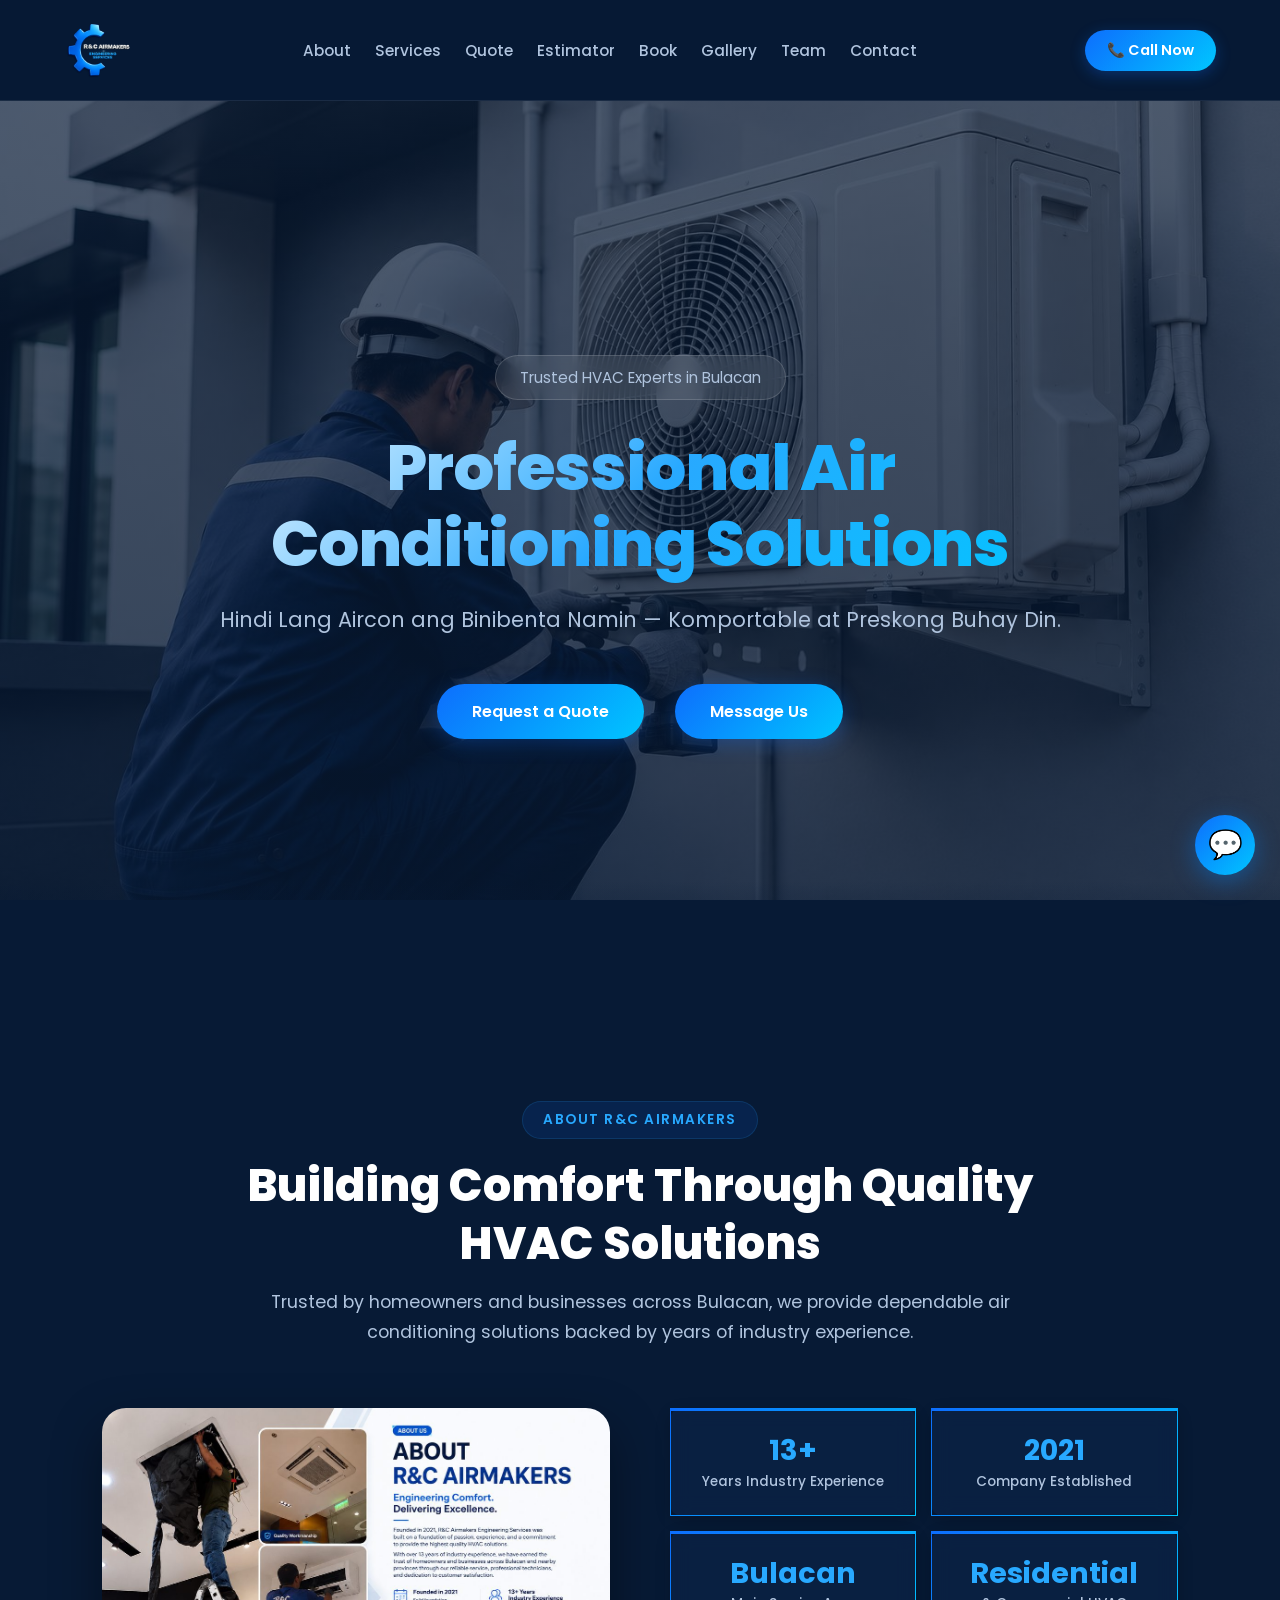
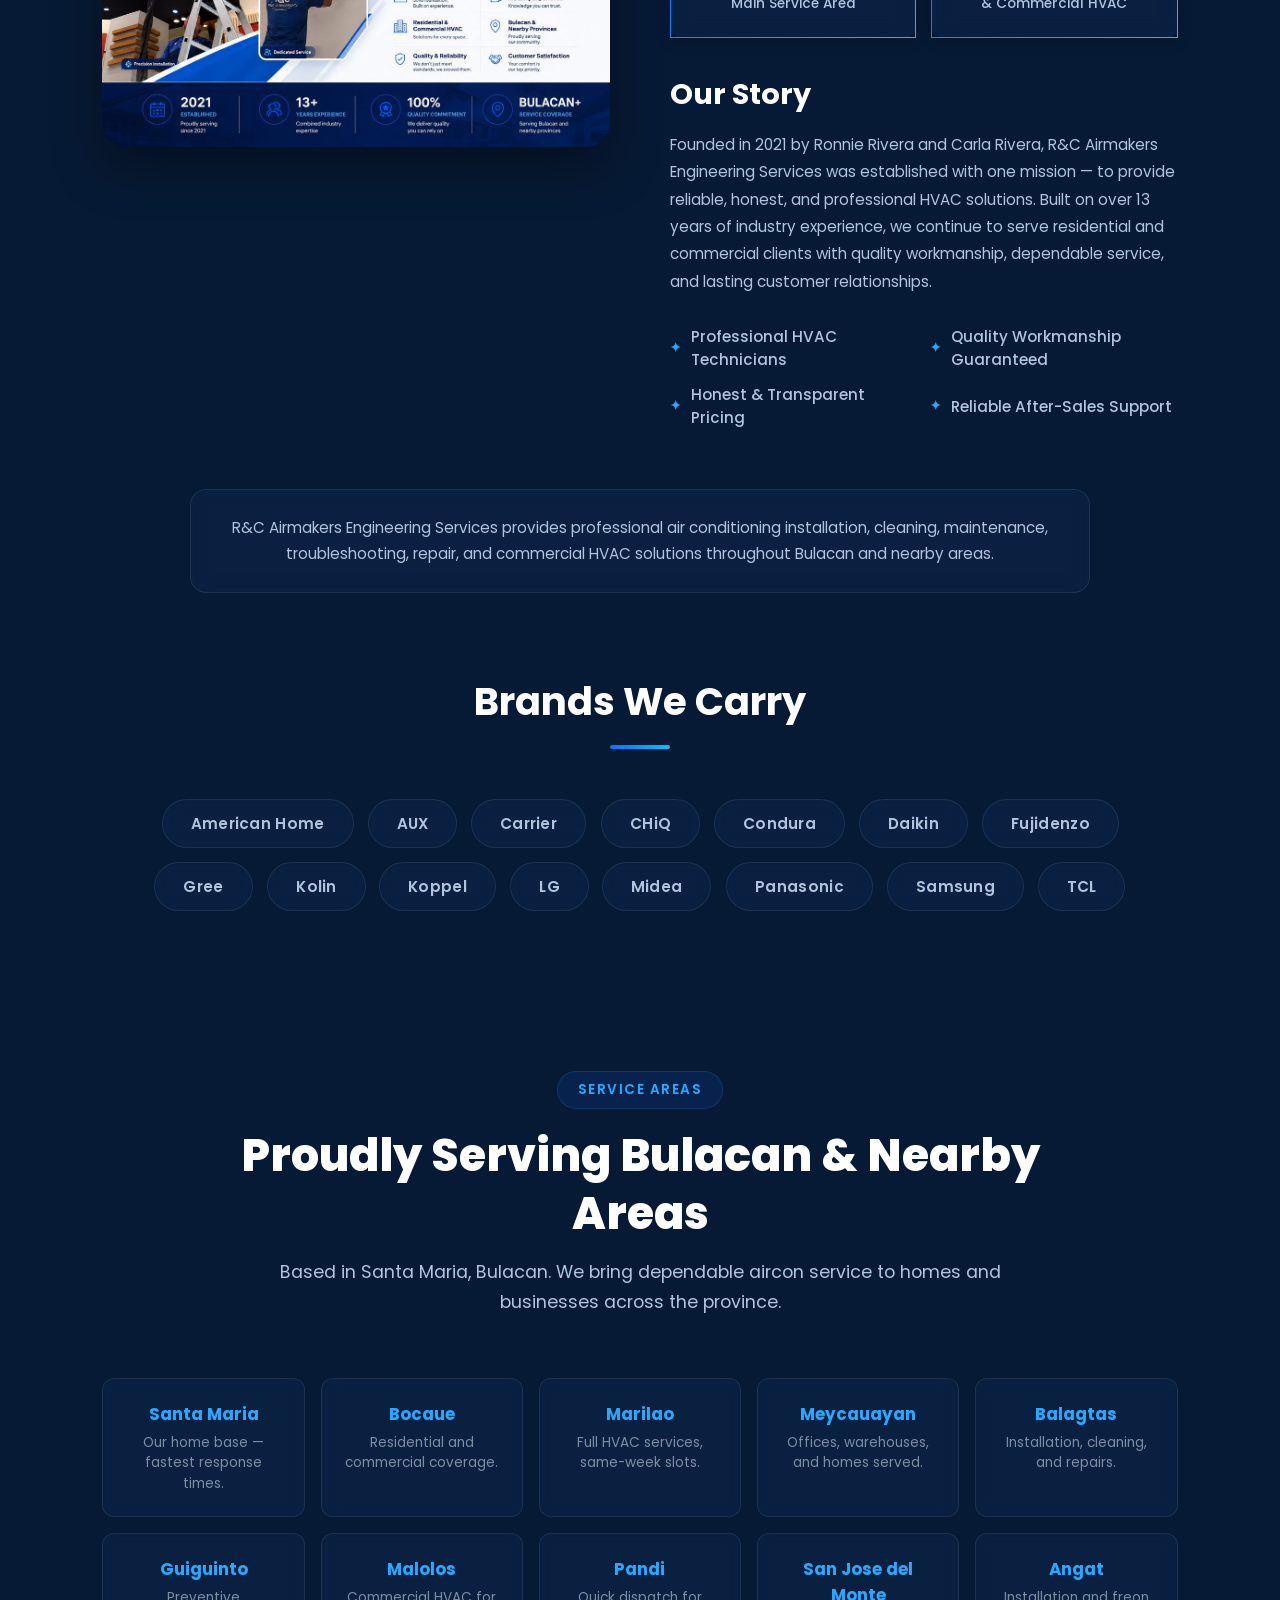
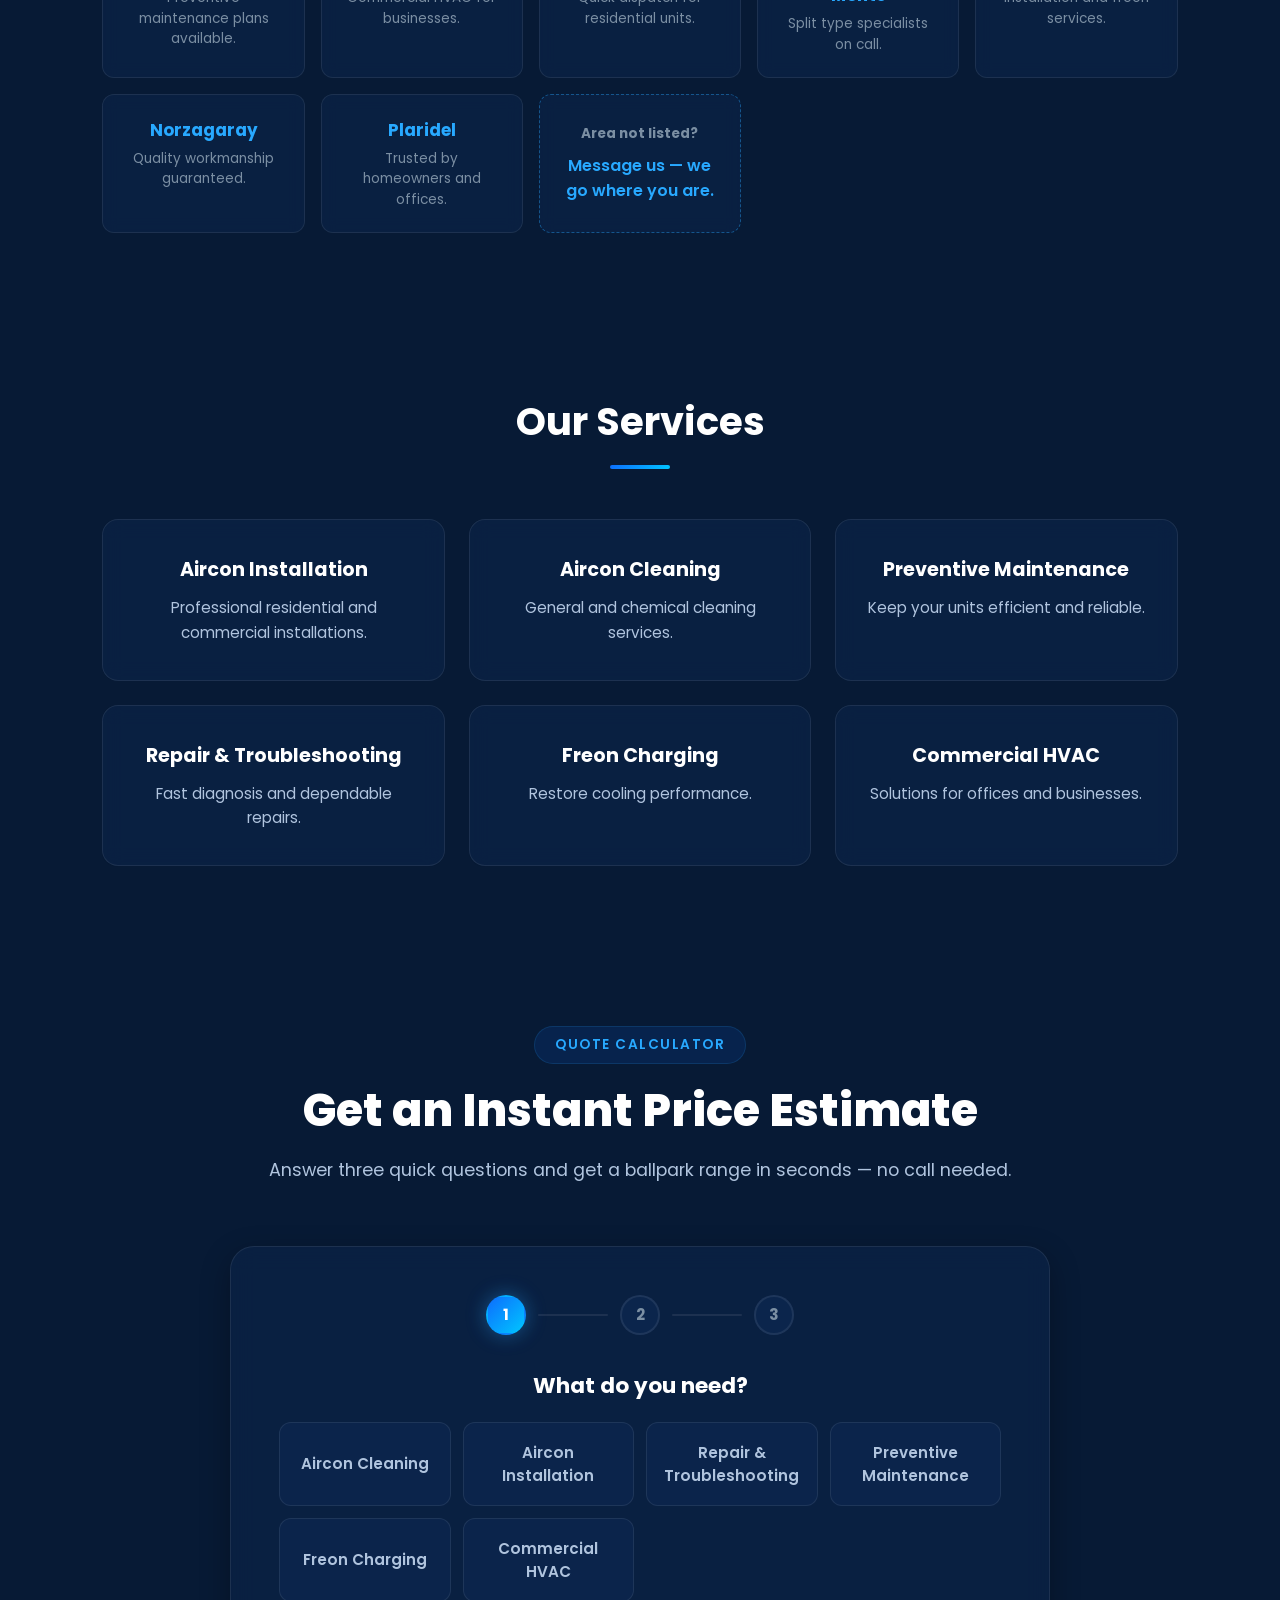
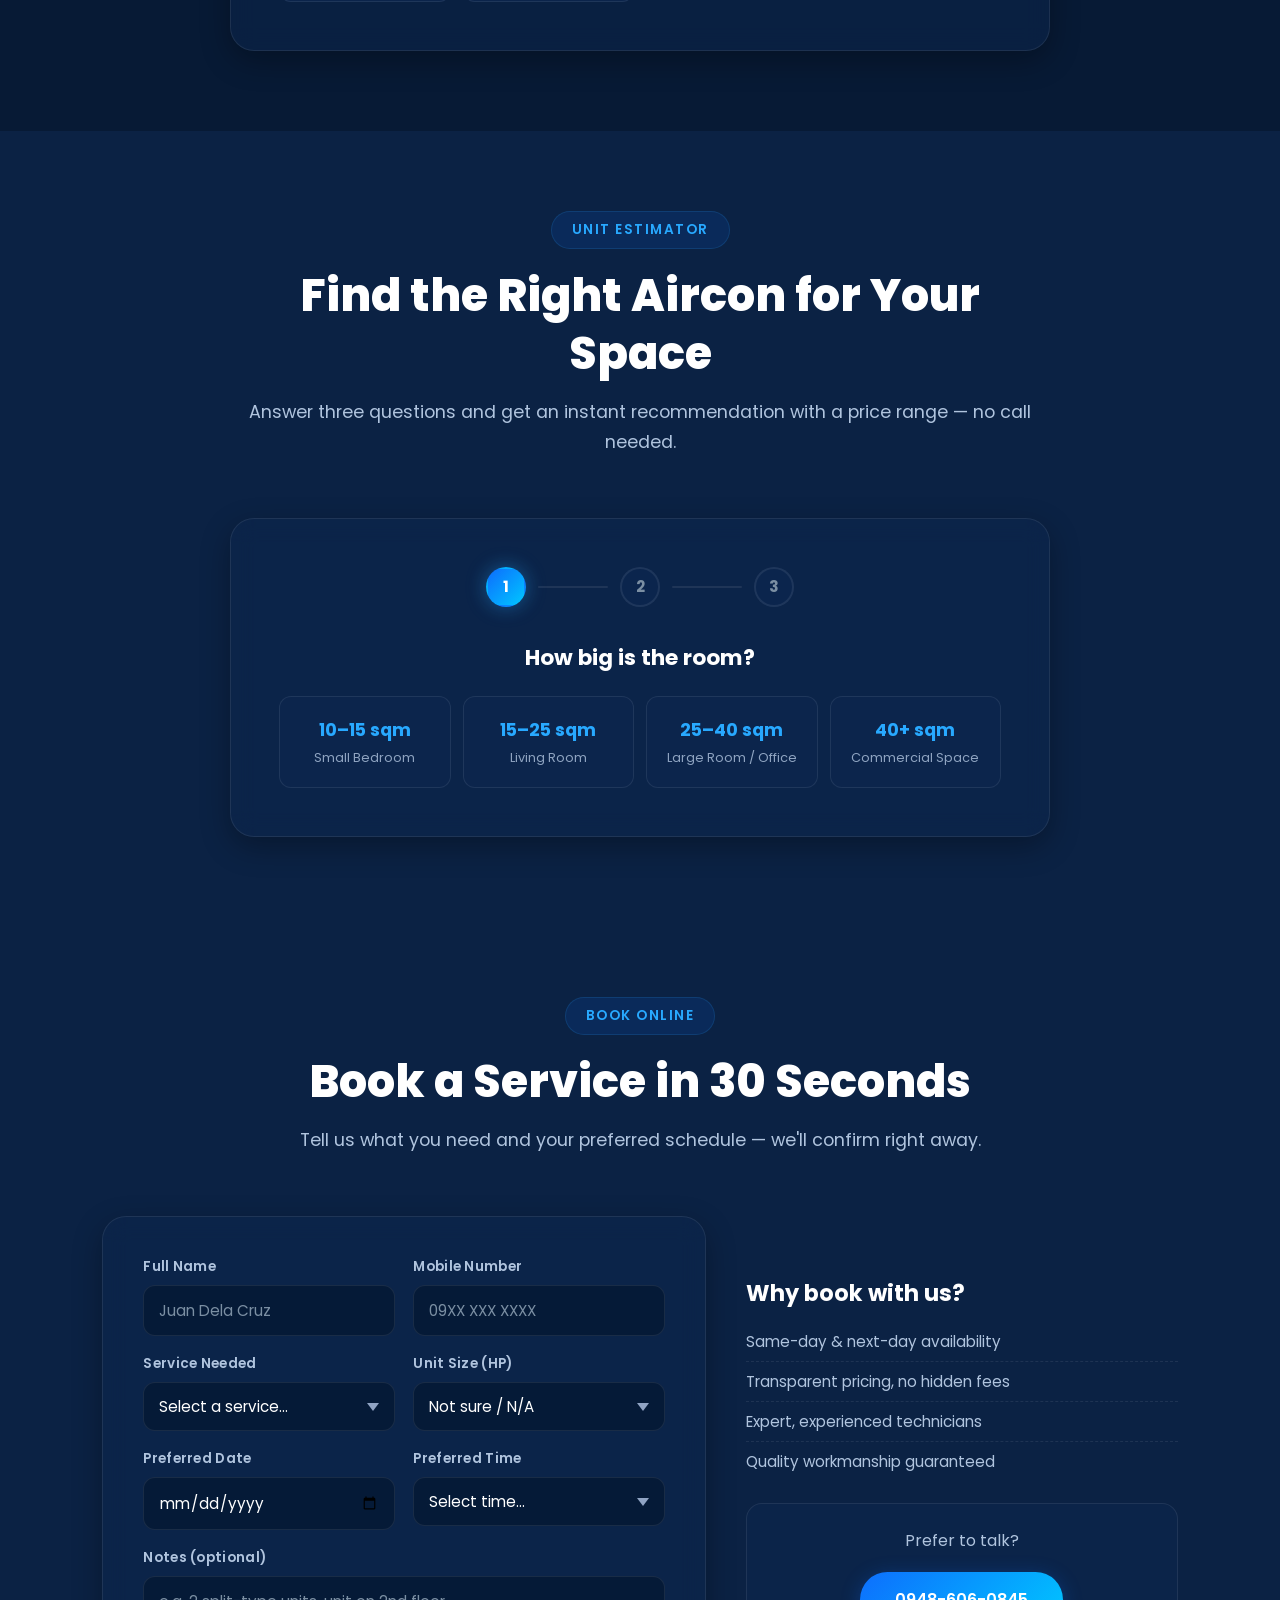
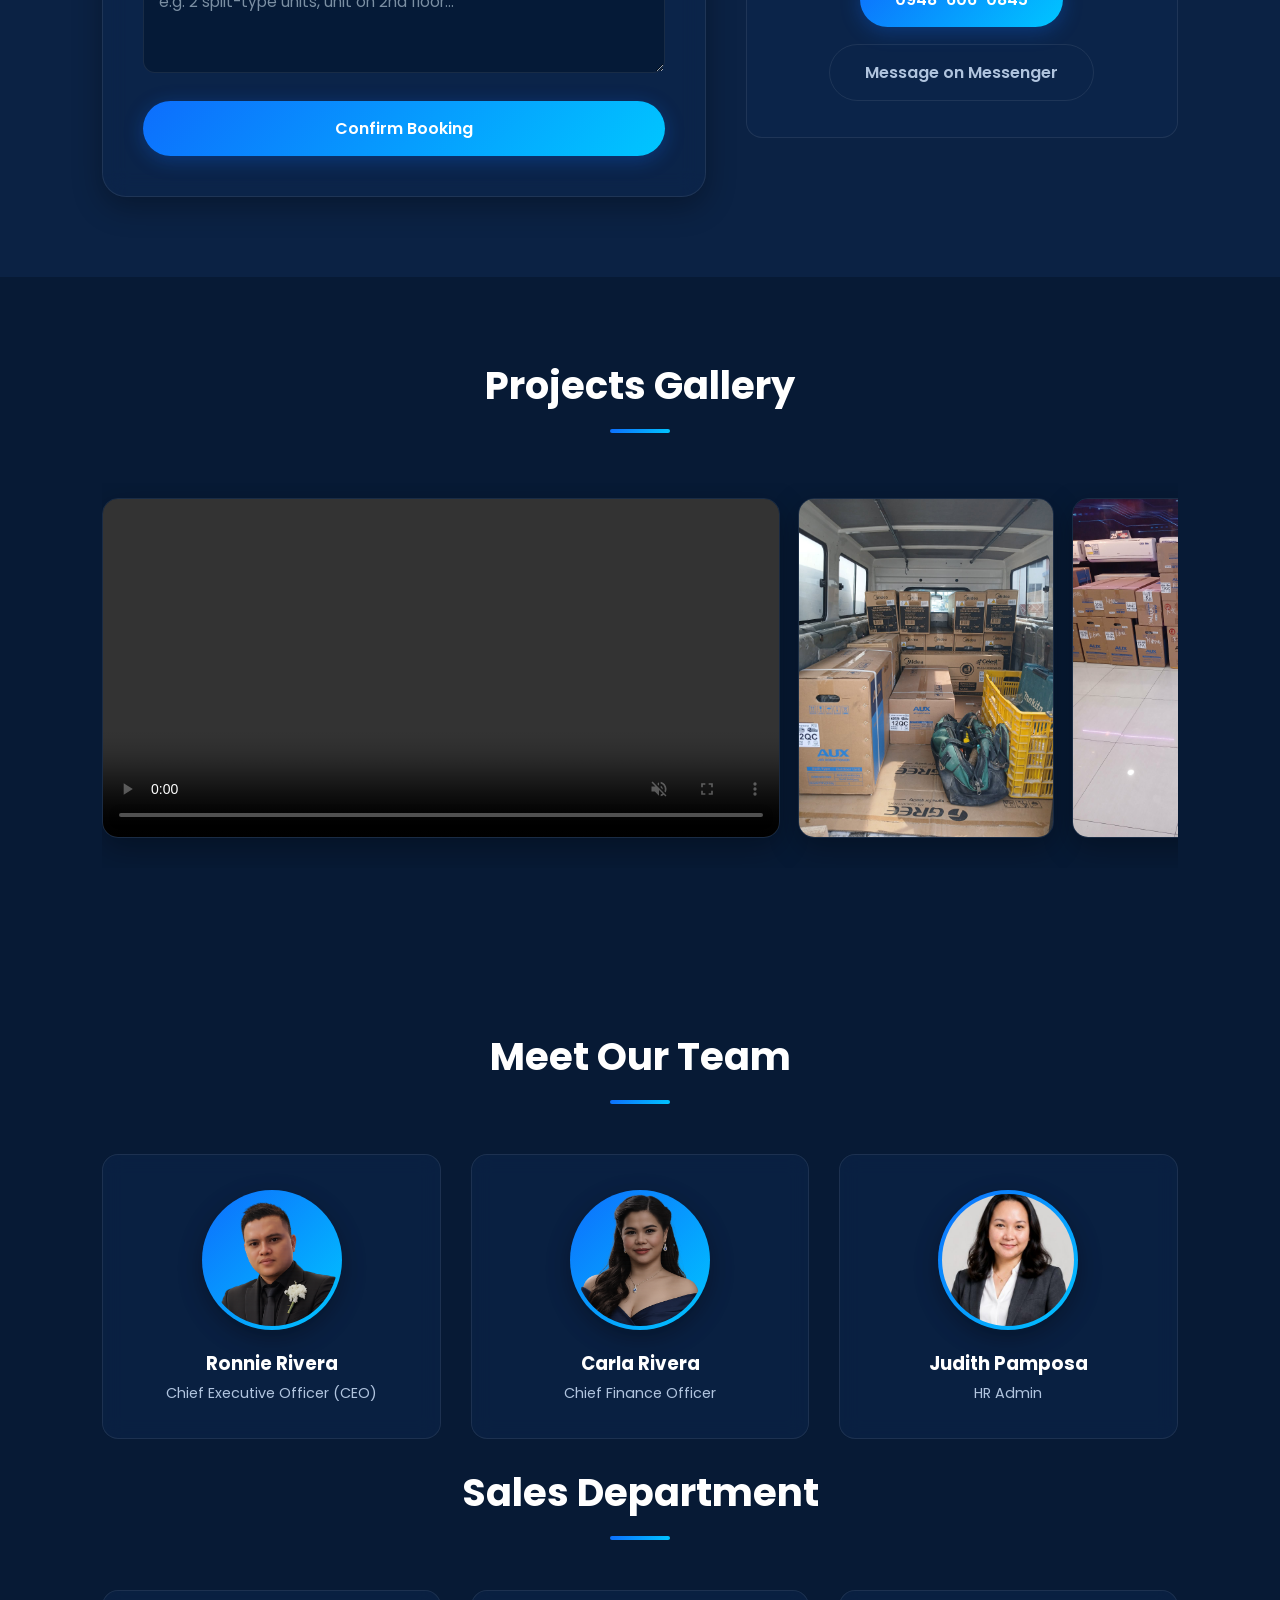
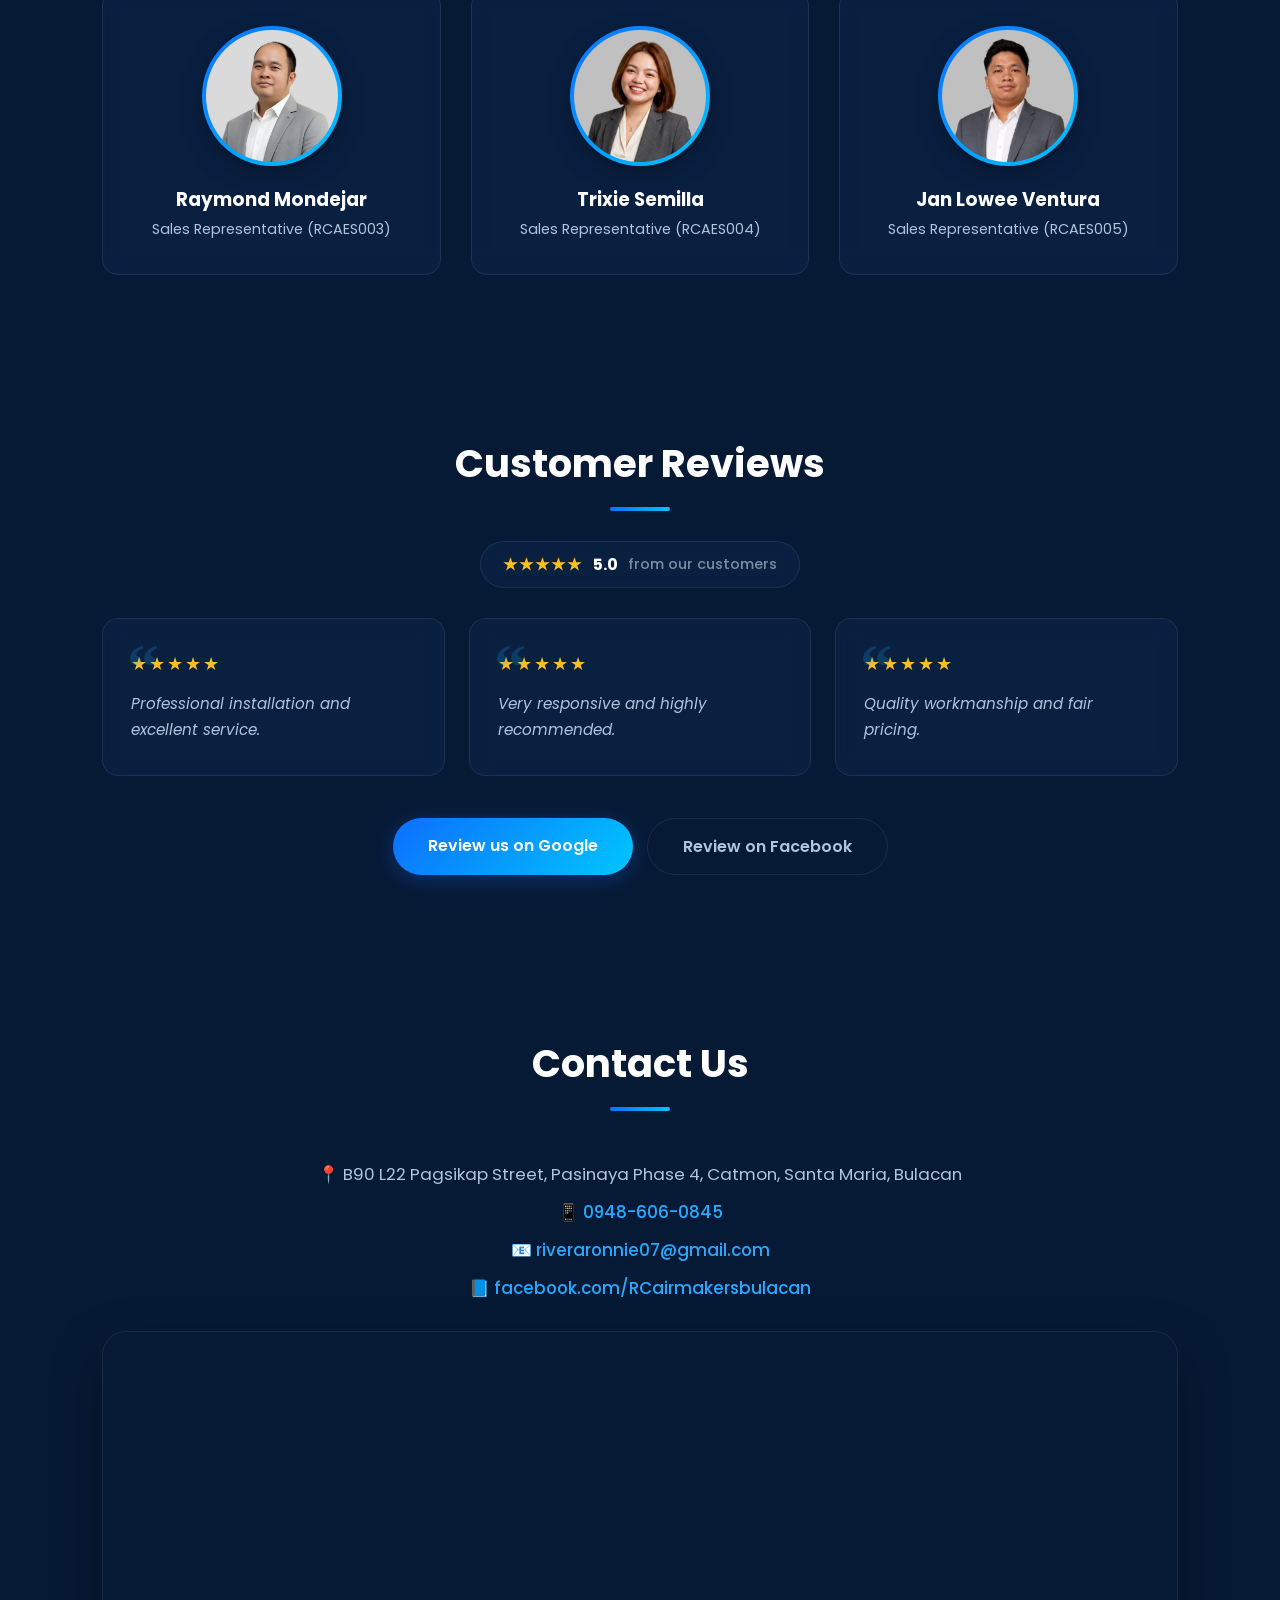
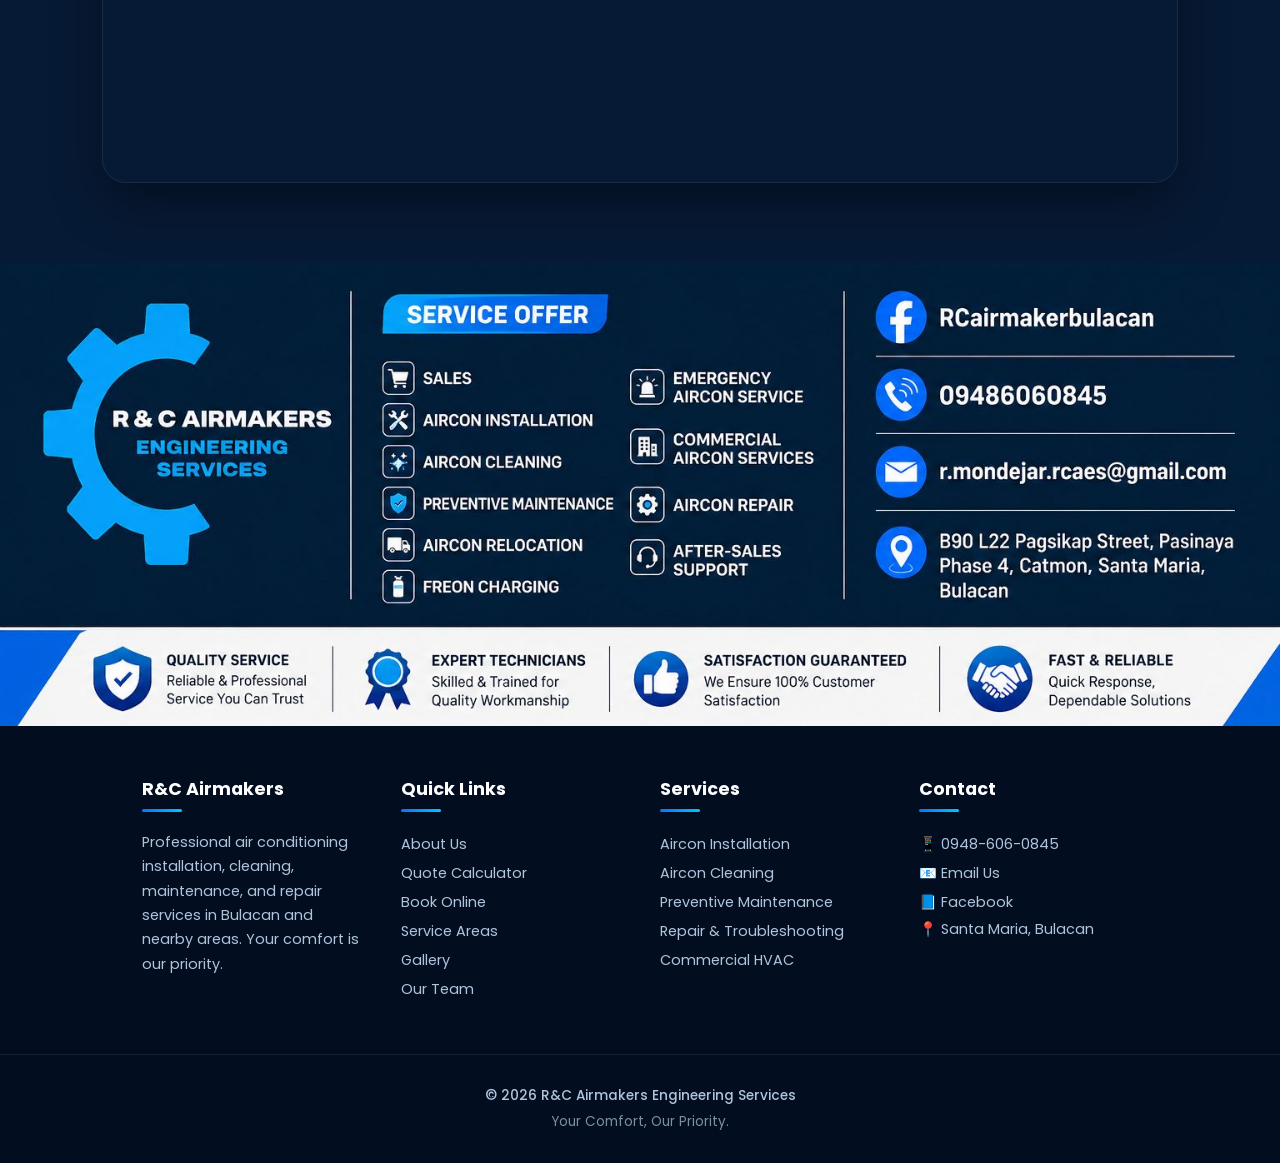
==== commit 6caf6259: "new update" ====
--- a/index.html
+++ b/index.html
@@ -4,6 +4,7 @@
     <meta charset="UTF-8">
     <meta name="viewport" content="width=device-width, initial-scale=1.0">
     <title>R&C Airmakers Engineering Services | Aircon Installation & Repair in Bulacan</title>
+    <meta name="theme-color" content="#071a35">
 
     <meta name="description" content="R&C Airmakers Engineering Services provides professional aircon installation, cleaning, preventive maintenance, repair, and commercial HVAC solutions in Bulacan and nearby areas. 13+ years of industry experience.">
     <meta name="keywords" content="aircon repair Bulacan, aircon installation, aircon cleaning, HVAC Bulacan, freon charging, commercial aircon">
@@ -27,10 +28,10 @@
 
     <link rel="preconnect" href="https://fonts.googleapis.com">
     <link rel="preconnect" href="https://fonts.gstatic.com" crossorigin>
-    <link href="https://fonts.googleapis.com/css2?family=Poppins:wght@300;400;600;700&display=swap" rel="stylesheet">
+    <link href="https://fonts.googleapis.com/css2?family=Poppins:wght@300;400;600;700;800&display=swap" rel="stylesheet">
     <link rel="stylesheet" href="css/style.css">
 
-    <!-- Local business structured data (helps Google Maps / local search) -->
+    <!-- Local business structured data -->
     <script type="application/ld+json">
     {
       "@context": "https://schema.org",
@@ -53,6 +54,7 @@
 </head>
 
 <body>
+<script>document.documentElement.classList.add('js');</script>
 
 <header>
     <div class="logo">
@@ -67,9 +69,10 @@
 
     <nav class="nav-menu">
         <a href="#about">About</a>
-        <a href="#promos">Promos</a>
-        <a href="#brands">Brands</a>
         <a href="#services">Services</a>
+        <a href="#calculator">Quote</a>
+        <a href="#estimator">Estimator</a>
+        <a href="#book">Book</a>
         <a href="#gallery">Gallery</a>
         <a href="#team">Team</a>
         <a href="#contact">Contact</a>
@@ -78,58 +81,70 @@
     <a href="tel:09486060845" class="call-btn">📞 Call Now</a>
 </header>
 
+<!-- Flashing Promo Banner -->
+<div id="promoBanner" class="promo-banner" style="display:none;">
+    <div class="promo-banner-inner">
+        <span class="promo-flash-icon">&#128293;</span>
+        <span id="promoText"></span>
+        <button class="promo-close" onclick="closePromo()" aria-label="Close promo">&times;</button>
+    </div>
+</div>
+
 <section class="hero">
     <div class="hero-content">
+        <span class="hero-badge">Trusted HVAC Experts in Bulacan</span>
         <h1>Professional Air Conditioning Solutions</h1>
         <p>Hindi Lang Aircon ang Binibenta Namin — Komportable at Preskong Buhay Din.</p>
 
-        <a href="https://docs.google.com/forms/d/e/1FAIpQLSf5XLKCXxkgos3azj3k-EFGSAlfWywWoO2iDF9LE8lcuIQCaA/viewform"
-           class="btn" target="_blank" rel="noopener noreferrer">
-            Request a Quote
-        </a>
-
-        <a href="https://facebook.com/RCairmakersbulacan"
-           class="btn" target="_blank" rel="noopener noreferrer">
-            Message Us
-        </a>
+        <div class="hero-buttons">
+            <a href="https://docs.google.com/forms/d/e/1FAIpQLSf5XLKCXxkgos3azj3k-EFGSAlfWywWoO2iDF9LE8lcuIQCaA/viewform"
+               class="btn" target="_blank" rel="noopener noreferrer">
+                Request a Quote
+            </a>
+
+            <a href="https://facebook.com/RCairmakersbulacan"
+               class="btn" target="_blank" rel="noopener noreferrer">
+                Message Us
+            </a>
+        </div>
     </div>
 </section>
 
 <section id="promos" class="promos-section">
-    <h2 class="section-title">Promos & Deals</h2>
+    <h2 class="section-title reveal">Promos & Deals</h2>
     <div id="promos-container" class="promos-grid">
         <p class="promos-loading">Loading current promos...</p>
     </div>
 </section>
 
 <section id="about" class="about-section">
-    <div class="section-header">
+    <div class="section-header reveal">
         <span class="section-badge">ABOUT R&C AIRMAKERS</span>
         <h2>Building Comfort Through Quality HVAC Solutions</h2>
         <p>Trusted by homeowners and businesses across Bulacan, we provide dependable air conditioning solutions backed by years of industry experience.</p>
     </div>
 
     <div class="about-grid">
-        <div class="about-image">
+        <div class="about-image reveal">
             <img src="images/about-team.jpg" alt="R&C Airmakers Team" loading="lazy">
         </div>
 
         <div class="about-content">
             <div class="about-highlights">
-                <div class="highlight"><h3>13+</h3><span>Years Industry Experience</span></div>
-                <div class="highlight"><h3>2021</h3><span>Company Established</span></div>
-                <div class="highlight"><h3>Bulacan</h3><span>Main Service Area</span></div>
-                <div class="highlight"><h3>Residential</h3><span>& Commercial HVAC</span></div>
-            </div>
-
-            <h3 class="story-title">Our Story</h3>
-
-            <p class="story">
-                Founded in 2021 by Ronnie Rivera and Carla Rivera, R&C Airmakers Engineering Services was established with one mission—to provide reliable, honest, and professional HVAC solutions.
+                <div class="highlight reveal reveal-delay-1"><h3 data-target="13" data-suffix="+">0+</h3><span>Years Industry Experience</span></div>
+                <div class="highlight reveal reveal-delay-2"><h3 data-target="2021" data-suffix="">2021</h3><span>Company Established</span></div>
+                <div class="highlight reveal reveal-delay-3"><h3>Bulacan</h3><span>Main Service Area</span></div>
+                <div class="highlight reveal reveal-delay-4"><h3>Residential</h3><span>& Commercial HVAC</span></div>
+            </div>
+
+            <h3 class="story-title reveal">Our Story</h3>
+
+            <p class="story reveal">
+                Founded in 2021 by Ronnie Rivera and Carla Rivera, R&C Airmakers Engineering Services was established with one mission — to provide reliable, honest, and professional HVAC solutions.
                 Built on over 13 years of industry experience, we continue to serve residential and commercial clients with quality workmanship, dependable service, and lasting customer relationships.
             </p>
 
-            <ul class="about-list">
+            <ul class="about-list reveal">
                 <li>Professional HVAC Technicians</li>
                 <li>Quality Workmanship Guaranteed</li>
                 <li>Honest & Transparent Pricing</li>
@@ -139,46 +154,355 @@
     </div>
 </section>
 
-<p style="text-align:center; max-width:900px; margin:20px auto;">
+<div class="info-banner reveal">
     R&C Airmakers Engineering Services provides professional air conditioning installation, cleaning, maintenance, troubleshooting, repair, and commercial HVAC solutions throughout Bulacan and nearby areas.
-</p>
+</div>
 
 <section id="brands">
-    <h2 class="section-title">Brands We Carry</h2>
+    <h2 class="section-title reveal">Brands We Carry</h2>
     <div class="brands-grid">
-        <span class="brand-badge">American Home</span>
-        <span class="brand-badge">AUX</span>
-        <span class="brand-badge">Carrier</span>
-        <span class="brand-badge">CHiQ</span>
-        <span class="brand-badge">Condura</span>
-        <span class="brand-badge">Daikin</span>
-        <span class="brand-badge">Fujidenzo</span>
-        <span class="brand-badge">Gree</span>
-        <span class="brand-badge">Kolin</span>
-        <span class="brand-badge">Koppel</span>
-        <span class="brand-badge">LG</span>
-        <span class="brand-badge">Midea</span>
-        <span class="brand-badge">Panasonic</span>
-        <span class="brand-badge">Samsung</span>
-        <span class="brand-badge">TCL</span>
+        <span class="brand-badge reveal reveal-delay-1">American Home</span>
+        <span class="brand-badge reveal reveal-delay-1">AUX</span>
+        <span class="brand-badge reveal reveal-delay-2">Carrier</span>
+        <span class="brand-badge reveal reveal-delay-2">CHiQ</span>
+        <span class="brand-badge reveal reveal-delay-3">Condura</span>
+        <span class="brand-badge reveal reveal-delay-3">Daikin</span>
+        <span class="brand-badge reveal reveal-delay-1">Fujidenzo</span>
+        <span class="brand-badge reveal reveal-delay-2">Gree</span>
+        <span class="brand-badge reveal reveal-delay-3">Kolin</span>
+        <span class="brand-badge reveal reveal-delay-1">Koppel</span>
+        <span class="brand-badge reveal reveal-delay-2">LG</span>
+        <span class="brand-badge reveal reveal-delay-3">Midea</span>
+        <span class="brand-badge reveal reveal-delay-1">Panasonic</span>
+        <span class="brand-badge reveal reveal-delay-2">Samsung</span>
+        <span class="brand-badge reveal reveal-delay-3">TCL</span>
+    </div>
+</section>
+
+<section id="areas" class="areas-section">
+    <div class="section-header reveal">
+        <span class="section-badge">SERVICE AREAS</span>
+        <h2>Proudly Serving Bulacan & Nearby Areas</h2>
+        <p>Based in Santa Maria, Bulacan. We bring dependable aircon service to homes and businesses across the province.</p>
+    </div>
+
+    <div class="areas-grid">
+        <div class="area-card reveal reveal-delay-1"><h3>Santa Maria</h3><p>Our home base — fastest response times.</p></div>
+        <div class="area-card reveal reveal-delay-1"><h3>Bocaue</h3><p>Residential and commercial coverage.</p></div>
+        <div class="area-card reveal reveal-delay-2"><h3>Marilao</h3><p>Full HVAC services, same-week slots.</p></div>
+        <div class="area-card reveal reveal-delay-2"><h3>Meycauayan</h3><p>Offices, warehouses, and homes served.</p></div>
+        <div class="area-card reveal reveal-delay-3"><h3>Balagtas</h3><p>Installation, cleaning, and repairs.</p></div>
+        <div class="area-card reveal reveal-delay-3"><h3>Guiguinto</h3><p>Preventive maintenance plans available.</p></div>
+        <div class="area-card reveal reveal-delay-1"><h3>Malolos</h3><p>Commercial HVAC for businesses.</p></div>
+        <div class="area-card reveal reveal-delay-2"><h3>Pandi</h3><p>Quick dispatch for residential units.</p></div>
+        <div class="area-card reveal reveal-delay-3"><h3>San Jose del Monte</h3><p>Split type specialists on call.</p></div>
+        <div class="area-card reveal reveal-delay-1"><h3>Angat</h3><p>Installation and freon services.</p></div>
+        <div class="area-card reveal reveal-delay-2"><h3>Norzagaray</h3><p>Quality workmanship guaranteed.</p></div>
+        <div class="area-card reveal reveal-delay-3"><h3>Plaridel</h3><p>Trusted by homeowners and offices.</p></div>
+        <div class="area-card area-cta reveal reveal-delay-1">
+            <p><strong>Area not listed?</strong></p>
+            <a href="https://facebook.com/RCairmakersbulacan" target="_blank" rel="noopener noreferrer">Message us — we go where you are.</a>
+        </div>
     </div>
 </section>
 
 <section id="services">
-    <h2 class="section-title">Our Services</h2>
+    <h2 class="section-title reveal">Our Services</h2>
 
     <div class="services">
-        <div class="card"><h3>Aircon Installation</h3><p>Professional residential and commercial installations.</p></div>
-        <div class="card"><h3>Aircon Cleaning</h3><p>General and chemical cleaning services.</p></div>
-        <div class="card"><h3>Preventive Maintenance</h3><p>Keep your units efficient and reliable.</p></div>
-        <div class="card"><h3>Repair & Troubleshooting</h3><p>Fast diagnosis and dependable repairs.</p></div>
-        <div class="card"><h3>Freon Charging</h3><p>Restore cooling performance.</p></div>
-        <div class="card"><h3>Commercial HVAC</h3><p>Solutions for offices and businesses.</p></div>
+        <div class="card reveal reveal-delay-1"><h3>Aircon Installation</h3><p>Professional residential and commercial installations.</p></div>
+        <div class="card reveal reveal-delay-2"><h3>Aircon Cleaning</h3><p>General and chemical cleaning services.</p></div>
+        <div class="card reveal reveal-delay-3"><h3>Preventive Maintenance</h3><p>Keep your units efficient and reliable.</p></div>
+        <div class="card reveal reveal-delay-1"><h3>Repair & Troubleshooting</h3><p>Fast diagnosis and dependable repairs.</p></div>
+        <div class="card reveal reveal-delay-2"><h3>Freon Charging</h3><p>Restore cooling performance.</p></div>
+        <div class="card reveal reveal-delay-3"><h3>Commercial HVAC</h3><p>Solutions for offices and businesses.</p></div>
+    </div>
+</section>
+
+<section id="calculator" class="calc-section">
+    <div class="section-header reveal">
+        <span class="section-badge">QUOTE CALCULATOR</span>
+        <h2>Get an Instant Price Estimate</h2>
+        <p>Answer three quick questions and get a ballpark range in seconds — no call needed.</p>
+    </div>
+
+    <div class="calc-wrap reveal">
+        <div class="calc-progress">
+            <div class="calc-step-dot active" data-dot="1">1</div>
+            <div class="calc-progress-line"></div>
+            <div class="calc-step-dot" data-dot="2">2</div>
+            <div class="calc-progress-line"></div>
+            <div class="calc-step-dot" data-dot="3">3</div>
+        </div>
+
+        <div class="calc-body">
+            <div class="calc-pane active" data-pane="1">
+                <h3 class="calc-question">What do you need?</h3>
+                <div class="calc-options" data-question="service">
+                    <button type="button" class="calc-option" data-value="Aircon Cleaning">Aircon Cleaning</button>
+                    <button type="button" class="calc-option" data-value="Aircon Installation">Aircon Installation</button>
+                    <button type="button" class="calc-option" data-value="Repair & Troubleshooting">Repair & Troubleshooting</button>
+                    <button type="button" class="calc-option" data-value="Preventive Maintenance">Preventive Maintenance</button>
+                    <button type="button" class="calc-option" data-value="Freon Charging">Freon Charging</button>
+                    <button type="button" class="calc-option" data-value="Commercial HVAC">Commercial HVAC</button>
+                </div>
+            </div>
+
+            <div class="calc-pane" data-pane="2">
+                <h3 class="calc-question">What type of unit do you have?</h3>
+                <div class="calc-options" data-question="unit">
+                    <button type="button" class="calc-option" data-value="Window Type">Window Type</button>
+                    <button type="button" class="calc-option" data-value="Split Type">Split Type</button>
+                    <button type="button" class="calc-option" data-value="Inverter">Inverter</button>
+                    <button type="button" class="calc-option" data-value="Cassette">Cassette</button>
+                    <button type="button" class="calc-option" data-value="Commercial Unit">Commercial Unit</button>
+                </div>
+
+                <h3 class="calc-question" style="margin-top:30px;">Horsepower (HP)</h3>
+                <div class="calc-options" data-question="hp">
+                    <button type="button" class="calc-option" data-value="0.5 HP">0.5 HP</button>
+                    <button type="button" class="calc-option" data-value="1.0 HP">1.0 HP</button>
+                    <button type="button" class="calc-option" data-value="1.5 HP">1.5 HP</button>
+                    <button type="button" class="calc-option" data-value="2.0 HP">2.0 HP</button>
+                    <button type="button" class="calc-option" data-value="2.5 HP & up">2.5 HP & up</button>
+                </div>
+
+                <div class="calc-actions">
+                    <button type="button" class="btn btn-ghost" data-back="1">&larr; Back</button>
+                </div>
+            </div>
+
+            <div class="calc-pane" data-pane="3">
+                <h3 class="calc-question">Your estimate</h3>
+                <div id="calc-summary" class="estimate-box">
+                    <div id="calc-range" class="estimate-range">—</div>
+                    <p id="calc-meta" class="estimate-meta"></p>
+                    <p class="estimate-note">Estimated price range only. Final quote depends on a quick on-site assessment.</p>
+                </div>
+
+                <div class="estimate-actions">
+                    <a href="#book" class="btn" id="calc-book-btn">Book This Service</a>
+                    <a href="https://facebook.com/RCairmakersbulacan" class="btn btn-ghost" target="_blank" rel="noopener noreferrer">Ask on Messenger</a>
+                </div>
+
+                <div class="calc-actions">
+                    <button type="button" class="btn btn-ghost" data-back="2">&larr; Back</button>
+                    <button type="button" class="btn btn-ghost" id="calc-restart">Start Over</button>
+                </div>
+            </div>
+        </div>
+    </div>
+</section>
+
+<section id="estimator" class="estimator-section">
+    <div class="section-header reveal">
+        <span class="section-badge">UNIT ESTIMATOR</span>
+        <h2>Find the Right Aircon for Your Space</h2>
+        <p>Answer three questions and get an instant recommendation with a price range — no call needed.</p>
+    </div>
+
+    <div class="est-wrap reveal">
+        <div class="est-progress">
+            <div class="est-step-dot active" data-dot="1">1</div>
+            <div class="est-progress-line"></div>
+            <div class="est-step-dot" data-dot="2">2</div>
+            <div class="est-progress-line"></div>
+            <div class="est-step-dot" data-dot="3">3</div>
+        </div>
+
+        <div class="est-body">
+            <!-- Step 1: Room Size -->
+            <div class="est-pane active" data-pane="1">
+                <h3 class="est-question">How big is the room?</h3>
+                <div class="est-options" data-question="room">
+                    <button type="button" class="est-option" data-value="small">
+                        <span class="est-icon">10–15 sqm</span>
+                        <span class="est-desc">Small Bedroom</span>
+                    </button>
+                    <button type="button" class="est-option" data-value="medium">
+                        <span class="est-icon">15–25 sqm</span>
+                        <span class="est-desc">Living Room</span>
+                    </button>
+                    <button type="button" class="est-option" data-value="large">
+                        <span class="est-icon">25–40 sqm</span>
+                        <span class="est-desc">Large Room / Office</span>
+                    </button>
+                    <button type="button" class="est-option" data-value="xlarge">
+                        <span class="est-icon">40+ sqm</span>
+                        <span class="est-desc">Commercial Space</span>
+                    </button>
+                </div>
+            </div>
+
+            <!-- Step 2: Unit Type -->
+            <div class="est-pane" data-pane="2">
+                <h3 class="est-question">What type of unit do you prefer?</h3>
+                <div class="est-options" data-question="unitType">
+                    <button type="button" class="est-option" data-value="window">
+                        <span class="est-icon">Window</span>
+                        <span class="est-desc">Budget-friendly</span>
+                    </button>
+                    <button type="button" class="est-option" data-value="split">
+                        <span class="est-icon">Split</span>
+                        <span class="est-desc">Quieter & modern</span>
+                    </button>
+                    <button type="button" class="est-option" data-value="inverter">
+                        <span class="est-icon">Inverter</span>
+                        <span class="est-desc">Energy-efficient</span>
+                    </button>
+                    <button type="button" class="est-option" data-value="any">
+                        <span class="est-icon">Not sure</span>
+                        <span class="est-desc">Recommend for me</span>
+                    </button>
+                </div>
+            </div>
+
+            <!-- Step 3: Budget -->
+            <div class="est-pane" data-pane="3">
+                <h3 class="est-question">What's your budget range?</h3>
+                <div class="est-options" data-question="budget">
+                    <button type="button" class="est-option" data-value="budget">
+                        <span class="est-icon">Under ₱20k</span>
+                        <span class="est-desc">Entry-level</span>
+                    </button>
+                    <button type="button" class="est-option" data-value="mid">
+                        <span class="est-icon">₱20k–₱40k</span>
+                        <span class="est-desc">Mid-range</span>
+                    </button>
+                    <button type="button" class="est-option" data-value="premium">
+                        <span class="est-icon">₱40k+</span>
+                        <span class="est-desc">Premium</span>
+                    </button>
+                    <button type="button" class="est-option" data-value="any">
+                        <span class="est-icon">Any</span>
+                        <span class="est-desc">Best value</span>
+                    </button>
+                </div>
+            </div>
+
+            <!-- Step 4: Result -->
+            <div class="est-pane" data-pane="4">
+                <h3 class="est-question">Top Picks for You</h3>
+                <div id="est-result" class="est-result-box">
+                    <div class="est-rec-header">
+                        <div id="est-rec-type" class="est-rec-type">—</div>
+                        <p id="est-rec-hp" class="est-rec-hp"></p>
+                    </div>
+                    <div class="est-picks" id="est-picks"></div>
+                    <p class="est-note">All prices are discounted selling prices. Final quote depends on stock availability.</p>
+                </div>
+
+                <div class="est-nav-actions">
+                    <button type="button" class="btn btn-ghost" data-back="3">&larr; Back</button>
+                    <button type="button" class="btn btn-ghost" id="est-restart">Start Over</button>
+                </div>
+            </div>
+        </div>
+    </div>
+</section>
+
+<section id="book" class="book-section">
+    <div class="section-header reveal">
+        <span class="section-badge">BOOK ONLINE</span>
+        <h2>Book a Service in 30 Seconds</h2>
+        <p>Tell us what you need and your preferred schedule — we'll confirm right away.</p>
+    </div>
+
+    <div class="book-grid reveal">
+        <form id="book-form" class="book-form" novalidate>
+            <div class="form-row">
+                <div class="form-group">
+                    <label for="book-name">Full Name</label>
+                    <input type="text" id="book-name" name="name" placeholder="Juan Dela Cruz" required>
+                </div>
+                <div class="form-group">
+                    <label for="book-phone">Mobile Number</label>
+                    <input type="tel" id="book-phone" name="phone" placeholder="09XX XXX XXXX" required>
+                </div>
+            </div>
+
+            <div class="form-row">
+                <div class="form-group">
+                    <label for="book-service">Service Needed</label>
+                    <select id="book-service" name="service" required>
+                        <option value="">Select a service...</option>
+                        <option>Aircon Cleaning</option>
+                        <option>Aircon Installation</option>
+                        <option>Repair & Troubleshooting</option>
+                        <option>Preventive Maintenance</option>
+                        <option>Freon Charging</option>
+                        <option>Commercial HVAC</option>
+                    </select>
+                </div>
+                <div class="form-group">
+                    <label for="book-hp">Unit Size (HP)</label>
+                    <select id="book-hp" name="hp">
+                        <option value="">Not sure / N/A</option>
+                        <option>0.5 HP</option>
+                        <option>1.0 HP</option>
+                        <option>1.5 HP</option>
+                        <option>2.0 HP</option>
+                        <option>2.5 HP & up</option>
+                    </select>
+                </div>
+            </div>
+
+            <div class="form-row">
+                <div class="form-group">
+                    <label for="book-date">Preferred Date</label>
+                    <input type="date" id="book-date" name="date" required>
+                </div>
+                <div class="form-group">
+                    <label for="book-time">Preferred Time</label>
+                    <select id="book-time" name="time" required>
+                        <option value="">Select time...</option>
+                        <option>Morning (8AM-12PM)</option>
+                        <option>Afternoon (12PM-4PM)</option>
+                        <option>Late Afternoon (4PM-7PM)</option>
+                    </select>
+                </div>
+            </div>
+
+            <div class="form-group">
+                <label for="book-notes">Notes (optional)</label>
+                <textarea id="book-notes" name="notes" rows="3" placeholder="e.g. 2 split-type units, unit on 2nd floor..."></textarea>
+            </div>
+
+            <div id="book-summary" class="book-summary hidden">
+                <h4>Here's your booking request:</h4>
+                <div id="book-summary-text" class="book-summary-text"></div>
+                <div class="summary-actions">
+                    <a href="https://m.me/RCairmakersbulacan" class="btn" id="book-messenger" target="_blank" rel="noopener noreferrer">Send via Messenger</a>
+                    <button type="button" class="btn btn-ghost" id="book-copy">Copy Message</button>
+                </div>
+                <p class="estimate-note">If Messenger doesn't prefill, tap "Copy Message" and paste it into any chat.</p>
+            </div>
+
+            <button type="submit" class="btn form-submit">Confirm Booking</button>
+        </form>
+
+        <aside class="book-aside">
+            <div>
+                <h3>Why book with us?</h3>
+                <ul>
+                    <li>Same-day & next-day availability</li>
+                    <li>Transparent pricing, no hidden fees</li>
+                    <li>Expert, experienced technicians</li>
+                    <li>Quality workmanship guaranteed</li>
+                </ul>
+            </div>
+
+            <div class="book-aside-contact">
+                <p>Prefer to talk?</p>
+                <a href="tel:09486060845" class="btn">0948-606-0845</a>
+                <a href="https://facebook.com/RCairmakersbulacan" class="btn btn-ghost" target="_blank" rel="noopener noreferrer">Message on Messenger</a>
+            </div>
+        </aside>
     </div>
 </section>
 
 <section id="gallery">
-    <h2 class="section-title">Projects Gallery</h2>
+    <h2 class="section-title reveal">Projects Gallery</h2>
     <div class="gallery-slider">
 		<video controls autoplay muted loop playsinline preload="metadata">
         <source src="videos/vid01.mp4" type="video/mp4">
@@ -250,22 +574,22 @@
 </section>
 
 <section id="team">
-    <h2 class="section-title">Meet Our Team</h2>
+    <h2 class="section-title reveal">Meet Our Team</h2>
 
     <div class="team">
-        <div class="member">
+        <div class="member reveal reveal-delay-1">
             <div class="member-image"><img src="images/ronnie.png" alt="Ronnie Rivera - CEO" loading="lazy"></div>
             <h3>Ronnie Rivera</h3>
             <p>Chief Executive Officer (CEO)</p>
         </div>
 
-        <div class="member">
+        <div class="member reveal reveal-delay-2">
             <div class="member-image"><img src="images/carla.png" alt="Carla Rivera - CFO" loading="lazy"></div>
             <h3>Carla Rivera</h3>
             <p>Chief Finance Officer</p>
         </div>
 
-        <div class="member">
+        <div class="member reveal reveal-delay-3">
             <div class="member-image"><img src="images/judith.jpg" alt="Judith Pamposa - HR Admin" loading="lazy"></div>
             <h3>Judith Pamposa</h3>
             <p>HR Admin</p>
@@ -274,22 +598,22 @@
 
     <br>
 
-    <h2 class="section-title">Sales Department</h2>
+    <h2 class="section-title reveal">Sales Department</h2>
 
     <div class="team">
-        <div class="member">
+        <div class="member reveal reveal-delay-1">
             <div class="member-image"><img src="images/raymond.jpg" alt="Raymond Mondejar - Sales Representative" loading="lazy"></div>
             <h3>Raymond Mondejar</h3>
             <p>Sales Representative (RCAES003)</p>
         </div>
 
-        <div class="member">
+        <div class="member reveal reveal-delay-2">
             <div class="member-image"><img src="images/trixie.jpg" alt="Trixie Semilla - Sales Representative" loading="lazy"></div>
             <h3>Trixie Semilla</h3>
             <p>Sales Representative (RCAES004)</p>
         </div>
 
-        <div class="member">
+        <div class="member reveal reveal-delay-3">
             <div class="member-image"><img src="images/jl.jpg" alt="Jan Lowee Ventura - Sales Representative" loading="lazy"></div>
             <h3>Jan Lowee Ventura</h3>
             <p>Sales Representative (RCAES005)</p>
@@ -298,26 +622,39 @@
 </section>
 
 <section id="reviews">
-    <h2 class="section-title">Customer Reviews</h2>
-
-    <div class="team">
-        <div class="member">
-            <span role="img" aria-label="5 out of 5 stars">⭐⭐⭐⭐⭐</span>
+    <h2 class="section-title reveal">Customer Reviews</h2>
+
+    <div class="rating-badge-wrap reveal">
+        <div class="rating-badge">
+            <span class="stars">★★★★★</span>
+            5.0
+            <span class="rating-label">from our customers</span>
+        </div>
+    </div>
+
+    <div class="reviews-grid">
+        <div class="review-card reveal reveal-delay-1">
+            <div class="review-stars">★★★★★</div>
             <p>Professional installation and excellent service.</p>
         </div>
-        <div class="member">
-            <span role="img" aria-label="5 out of 5 stars">⭐⭐⭐⭐⭐</span>
+        <div class="review-card reveal reveal-delay-2">
+            <div class="review-stars">★★★★★</div>
             <p>Very responsive and highly recommended.</p>
         </div>
-        <div class="member">
-            <span role="img" aria-label="5 out of 5 stars">⭐⭐⭐⭐⭐</span>
+        <div class="review-card reveal reveal-delay-3">
+            <div class="review-stars">★★★★★</div>
             <p>Quality workmanship and fair pricing.</p>
         </div>
     </div>
+
+    <div class="review-actions reveal">
+        <a href="https://www.google.com/maps/search/?api=1&query=R%26C+Airmakers+Engineering+Services+Santa+Maria+Bulacan" class="btn" target="_blank" rel="noopener noreferrer">Review us on Google</a>
+        <a href="https://facebook.com/RCairmakersbulacan" class="btn btn-ghost" target="_blank" rel="noopener noreferrer">Review on Facebook</a>
+    </div>
 </section>
 
 <section id="contact">
-    <h2 class="section-title">Contact Us</h2>
+    <h2 class="section-title reveal">Contact Us</h2>
 
     <div class="contact">
         <p>📍 B90 L22 Pagsikap Street, Pasinaya Phase 4, Catmon, Santa Maria, Bulacan</p>
@@ -328,9 +665,9 @@
 
         <p>📘 <a href="https://facebook.com/RCairmakersbulacan" target="_blank" rel="noopener noreferrer">facebook.com/RCairmakersbulacan</a></p>
 
-        <div style="width: 100%; max-width: 1200px; margin: 0 auto; border-radius: 16px; overflow: hidden; box-shadow: 0 4px 6px rgba(0,0,0,0.1);">
+        <div class="map-wrapper reveal">
             <iframe
-                src="https://www.google.com/maps/embed?pb=!1m18!1m12!1m3!1d3857.081739960178!2d121.018767274822!3d14.820669871651448!2m3!1f0!2f0!3f0!3m2!1i1024!2i768!4f13.1!3m3!1m2!1s0x3397afe45b54a8d1%3A0x507293475cee7002!2sR%26C%20AIRMAKERS%20ENGINEERING%20SERVICES!5e0!3m2!1sen!2sph!4v1783336930192!5m2!1sen!2sph"
+                src="https://maps.google.com/maps?q=B90+L22+Pagsikap+Street+Pasinaya+Phase+4+Catmon+Santa+Maria+Bulacan&t=&z=17&ie=UTF8&iwloc=&output=embed"
                 width="100%"
                 height="450"
                 style="border:0; display:block;"
@@ -348,6 +685,40 @@
         <img src="images/footer-banner.jpg" alt="R&C Airmakers Footer Banner" loading="lazy">
     </div>
 
+    <div class="footer-content">
+        <div class="footer-col">
+            <h4>R&C Airmakers</h4>
+            <p>Professional air conditioning installation, cleaning, maintenance, and repair services in Bulacan and nearby areas. Your comfort is our priority.</p>
+        </div>
+
+        <div class="footer-col">
+            <h4>Quick Links</h4>
+            <a href="#about">About Us</a>
+            <a href="#calculator">Quote Calculator</a>
+            <a href="#book">Book Online</a>
+            <a href="#areas">Service Areas</a>
+            <a href="#gallery">Gallery</a>
+            <a href="#team">Our Team</a>
+        </div>
+
+        <div class="footer-col">
+            <h4>Services</h4>
+            <a href="#services">Aircon Installation</a>
+            <a href="#services">Aircon Cleaning</a>
+            <a href="#services">Preventive Maintenance</a>
+            <a href="#services">Repair & Troubleshooting</a>
+            <a href="#services">Commercial HVAC</a>
+        </div>
+
+        <div class="footer-col">
+            <h4>Contact</h4>
+            <a href="tel:09486060845">📱 0948-606-0845</a>
+            <a href="mailto:riveraronnie07@gmail.com">📧 Email Us</a>
+            <a href="https://facebook.com/RCairmakersbulacan" target="_blank" rel="noopener noreferrer">📘 Facebook</a>
+            <p>📍 Santa Maria, Bulacan</p>
+        </div>
+    </div>
+
     <div class="footer-bottom">
         <p>© 2026 R&C Airmakers Engineering Services</p>
         <p>Your Comfort, Our Priority.</p>
@@ -362,6 +733,8 @@
     💬
 </a>
 
+<script src="js/main.js"></script>
+
 <script>
     const menuToggle = document.querySelector('.menu-toggle');
     const navMenu = document.querySelector('.nav-menu');
@@ -382,21 +755,9 @@
 
 <script>
     // ===== PROMOS FROM GOOGLE SHEET =====
-    // 1. Create a Google Sheet with header row: Title | Description | ImageURL | Active | Expiry
-    //    - Title, Description: text
-    //    - ImageURL: path to a promo image hosted in this repo's /images folder
-    //      (e.g. "images/promo-aux-rainy.png"), leave blank if no image
-    //    - Active: type YES to show it, NO (or blank) to hide it
-    //    - Expiry: optional, format YYYY-MM-DD. Leave blank for no expiry.
-    // 2. Share the Sheet -> "Anyone with the link" -> Viewer
-    // 3. Copy the Sheet ID from its URL:
-    //    https://docs.google.com/spreadsheets/d/PASTE_THIS_PART_HERE/edit
-    // 4. Paste it below, between the quotes.
     const PROMOS_SHEET_ID = "1aL8449Xc3xgqcJS0OIR6BZSHXFTAVKSoICo_JtLKLww";
-    const PROMOS_SHEET_NAME = "Sheet1"; // change if you rename the tab
-
-    // Google Sheets gviz JSON returns date cells as "Date(YYYY,M,D)" (M is 0-indexed),
-    // not a normal date string - this parses that format safely.
+    const PROMOS_SHEET_NAME = "Sheet1";
+
     function parseGvizDate(v) {
         if (!v) return null;
         const match = String(v).match(/^Date\((\d+),(\d+),(\d+)\)$/);
--- a/css/style.css
+++ b/css/style.css
@@ -1,8 +1,32 @@
 /* ==========================================================================
-   R&C Airmakers v2.1 - Master Stylesheet (Fixed Navigation Layout)
+   R&C Airmakers v3.0 - Modern Redesign
    ========================================================================== */
 
-/* --- 1. Global Resets & Base Styles --- */
+/* --- 1. Global Resets & CSS Variables --- */
+:root {
+    --bg-primary: #071a35;
+    --bg-secondary: #0b2244;
+    --bg-card: rgba(13, 39, 79, 0.55);
+    --accent: #28a9ff;
+    --accent-glow: rgba(40, 169, 255, 0.4);
+    --gradient: linear-gradient(135deg, #0d6efd, #00c6ff);
+    --gradient-alt: linear-gradient(135deg, #00c6ff, #0d6efd);
+    --text-primary: #ffffff;
+    --text-secondary: #b0c4de;
+    --text-muted: #7b8fa3;
+    --glass-border: rgba(255, 255, 255, 0.08);
+    --glass-bg: rgba(13, 39, 79, 0.5);
+    --shadow-sm: 0 4px 15px rgba(0, 0, 0, 0.2);
+    --shadow-md: 0 10px 30px rgba(0, 0, 0, 0.3);
+    --shadow-lg: 0 20px 50px rgba(0, 0, 0, 0.4);
+    --shadow-glow: 0 0 30px rgba(40, 169, 255, 0.15);
+    --radius-sm: 12px;
+    --radius-md: 16px;
+    --radius-lg: 24px;
+    --radius-full: 50px;
+    --transition: 0.35s cubic-bezier(0.4, 0, 0.2, 1);
+}
+
 * {
     margin: 0;
     padding: 0;
@@ -10,9 +34,14 @@
     font-family: 'Poppins', sans-serif;
 }
 
+html {
+    scroll-behavior: smooth;
+}
+
 body {
-    background: #071a35;
-    color: #fff;
+    background: var(--bg-primary);
+    color: var(--text-primary);
+    overflow-x: hidden;
 }
 
 section {
@@ -25,19 +54,52 @@
     display: block;
 }
 
-
-/* --- 2. Navigation & Header --- */
+a {
+    transition: var(--transition);
+}
+
+
+/* --- 2. Scroll Reveal Animations --- */
+/* Hidden only when JS is available (progressive enhancement) */
+.js .reveal {
+    opacity: 0;
+    transform: translateY(40px);
+    transition: opacity 0.8s cubic-bezier(0.4, 0, 0.2, 1),
+                transform 0.8s cubic-bezier(0.4, 0, 0.2, 1);
+}
+
+.js .reveal.active {
+    opacity: 1;
+    transform: translateY(0);
+}
+
+.js .reveal-delay-1 { transition-delay: 0.1s; }
+.js .reveal-delay-2 { transition-delay: 0.2s; }
+.js .reveal-delay-3 { transition-delay: 0.3s; }
+.js .reveal-delay-4 { transition-delay: 0.4s; }
+
+
+/* --- 3. Navigation & Header --- */
 header {
-    background: rgba(7, 26, 53, 0.95); /* Deep theme blue background */
-    backdrop-filter: blur(10px);
-    width: 100%;                       /* Force it to fill layout width */
-    padding: 15px 5%;                  /* Clean padding for wide desktop look */
-    display: flex;
-    justify-content: space-between;    /* Spreads Logo, Nav, and Call button evenly */
+    background: rgba(7, 26, 53, 0.75);
+    backdrop-filter: blur(24px);
+    -webkit-backdrop-filter: blur(24px);
+    width: 100%;
+    padding: 15px 5%;
+    display: flex;
+    justify-content: space-between;
     align-items: center;
     position: sticky;
     top: 0;
     z-index: 1000;
+    border-bottom: 1px solid var(--glass-border);
+    transition: var(--transition);
+}
+
+header.scrolled {
+    padding: 10px 5%;
+    background: rgba(7, 26, 53, 0.92);
+    box-shadow: 0 4px 30px rgba(0, 0, 0, 0.3);
 }
 
 .logo {
@@ -48,9 +110,13 @@
 .logo img {
     height: 70px;
     width: auto;
-}
-
-/* DESKTOP DESIGNS: Default desktop menu layout */
+    transition: var(--transition);
+}
+
+header.scrolled .logo img {
+    height: 55px;
+}
+
 nav {
     display: flex;
     align-items: center;
@@ -59,121 +125,134 @@
 .nav-menu {
     display: flex;
     list-style: none;
-    gap: 20px;
+    gap: 24px;
     margin: 0;
     padding: 0;
 }
 
 .nav-menu a {
-    color: white;
+    color: var(--text-secondary);
     text-decoration: none;
     font-weight: 500;
-    transition: .3s;
+    font-size: 0.95rem;
+    position: relative;
+    padding: 4px 0;
+    transition: var(--transition);
+}
+
+.nav-menu a::after {
+    content: '';
+    position: absolute;
+    bottom: -2px;
+    left: 0;
+    width: 0;
+    height: 2px;
+    background: var(--gradient);
+    border-radius: 2px;
+    transition: width 0.3s ease;
 }
 
 .nav-menu a:hover {
-    color: #28a9ff;
-}
-
-/* Bootstrap-Hybrid Navbar Component */
-.rc-navbar {
-    background: rgba(15, 23, 42, .35);
-    backdrop-filter: blur(18px);
-    -webkit-backdrop-filter: blur(18px);
-    border-bottom: 1px solid rgba(255, 255, 255, .08);
-    transition: .35s;
-    padding: 15px 0;
-}
-
-.rc-navbar.scrolled {
-    background: #0b4ea2;
-    box-shadow: 0 10px 30px rgba(0, 0, 0, .15);
-}
-
-.navbar-brand img {
-    height: 70px;
-    transition: .3s;
-}
-
-.rc-navbar.scrolled .navbar-brand img {
-    height: 58px;
-}
-
-.nav-link {
-    font-weight: 600;
-    margin-left: 18px;
-    color: white !important;
-    transition: .3s;
-}
-
-.nav-link:hover {
-    color: #cfd8ff !important;
-}
-
-
-/* --- 3. Buttons & Component UI --- */
+    color: var(--text-primary);
+}
+
+.nav-menu a:hover::after {
+    width: 100%;
+}
+
+
+/* --- 4. Buttons & Components --- */
 .btn {
     display: inline-block;
-    padding: 15px 30px;
-    margin: 10px;
-    border-radius: 50px;
+    padding: 15px 35px;
+    margin: 8px;
+    border-radius: var(--radius-full);
     text-decoration: none;
     color: white;
     font-weight: 600;
-    background: #0d6efd;
-    transition: .35s;
+    font-size: 1rem;
+    background: var(--gradient);
+    border: none;
+    cursor: pointer;
+    position: relative;
+    overflow: hidden;
+    transition: var(--transition);
+    box-shadow: 0 4px 20px rgba(13, 110, 253, 0.3);
+}
+
+.btn::before {
+    content: '';
+    position: absolute;
+    inset: 0;
+    background: linear-gradient(135deg, rgba(255,255,255,0.2), transparent);
+    opacity: 0;
+    transition: opacity 0.3s;
 }
 
 .btn:hover {
-    transform: translateY(-4px);
-    box-shadow: 0 20px 35px rgba(0, 0, 0, .25);
-}
-
-.btn-primary {
-    border-radius: 50px;
-    padding: 12px 25px;
-    font-weight: 600;
+    transform: translateY(-3px);
+    box-shadow: 0 8px 30px rgba(13, 110, 253, 0.5), 0 0 40px rgba(0, 198, 255, 0.2);
+}
+
+.btn:hover::before {
+    opacity: 1;
+}
+
+.btn:active {
+    transform: translateY(-1px);
 }
 
 .call-btn {
-    background: #0d6efd;
+    background: var(--gradient);
     color: white;
     text-decoration: none;
-    padding: 12px 20px;
-    border-radius: 30px;
+    padding: 10px 22px;
+    border-radius: var(--radius-full);
     font-weight: 600;
+    font-size: 0.9rem;
+    box-shadow: 0 4px 15px rgba(13, 110, 253, 0.3);
+    transition: var(--transition);
 }
 
 .call-btn:hover {
-    opacity: .9;
-}
-
-/* Floating Utilities */
+    transform: translateY(-2px);
+    box-shadow: 0 6px 25px rgba(13, 110, 253, 0.5);
+}
+
+
+/* --- 5. Floating Messenger Button --- */
 .messenger-float {
     position: fixed;
     bottom: 25px;
     right: 25px;
-    width: 65px;
-    height: 65px;
-    background: #0084ff;
+    width: 60px;
+    height: 60px;
+    background: var(--gradient);
     color: white;
     border-radius: 50%;
     display: flex;
     align-items: center;
     justify-content: center;
-    font-size: 30px;
+    font-size: 28px;
     text-decoration: none;
-    box-shadow: 0 5px 20px rgba(0, 0, 0, .4);
+    box-shadow: 0 6px 25px rgba(0, 132, 255, 0.4);
     z-index: 9999;
-    transition: .3s;
+    transition: var(--transition);
+    animation: float-pulse 3s ease-in-out infinite;
 }
 
 .messenger-float:hover {
-    transform: scale(1.1);
-}
-
-
-/* --- 4. Fluid Hero Section --- */
+    transform: scale(1.12);
+    box-shadow: 0 8px 35px rgba(0, 132, 255, 0.6);
+}
+
+@keyframes float-pulse {
+    0%, 100% { box-shadow: 0 6px 25px rgba(0, 132, 255, 0.4); }
+    50% { box-shadow: 0 6px 25px rgba(0, 132, 255, 0.6), 0 0 20px rgba(0, 132, 255, 0.2); }
+}
+
+
+/* --- 6. Hero Section --- */
 .hero {
     position: relative;
     min-height: 100vh;
@@ -182,66 +261,133 @@
     justify-content: center;
     text-align: center;
     padding: clamp(100px, 15vw, 140px) 20px;
-    background: linear-gradient(rgba(0, 0, 0, .60), rgba(0, 0, 0, .60)), url("../images/hero.jpg");
+    background: linear-gradient(rgba(7, 26, 53, 0.7), rgba(7, 26, 53, 0.8)), url("../images/hero.jpg");
     background-size: cover;
     background-position: center;
+    background-attachment: fixed;
     overflow: hidden;
     color: #fff;
 }
 
-.hero-overlay {
+.hero::after {
+    content: '';
     position: absolute;
-    inset: 0;
-    backdrop-filter: blur(2px);
+    bottom: 0;
+    left: 0;
+    right: 0;
+    height: 120px;
+    background: linear-gradient(to top, var(--bg-primary), transparent);
+    pointer-events: none;
 }
 
 .hero-content {
     position: relative;
     width: 100%;
-    max-width: 1200px; /* Expanded space boundary lines */
-    padding: 0 40px;   
+    max-width: 1000px;
+    padding: 0 40px;
     z-index: 2;
 }
 
 .hero-badge {
     display: inline-block;
-    padding: 8px 18px;
-    background: rgba(255, 255, 255, .18);
-    border: 1px solid rgba(255, 255, 255, .30);
-    border-radius: 50px;
-    margin-bottom: 25px;
-    backdrop-filter: blur(15px);
+    padding: 10px 24px;
+    background: rgba(255, 255, 255, 0.08);
+    border: 1px solid rgba(255, 255, 255, 0.15);
+    border-radius: var(--radius-full);
+    margin-bottom: 30px;
+    backdrop-filter: blur(10px);
     font-size: clamp(0.8rem, 1.8vw, 0.95rem);
+    color: var(--text-secondary);
+    animation: fadeInDown 1s ease forwards;
 }
 
 .hero h1 {
-    font-size: clamp(2.4rem, 5.5vw, 4.2rem); 
+    font-size: clamp(2.4rem, 5.5vw, 4rem);
     font-weight: 800;
     margin-bottom: 20px;
-    line-height: 1.25;  
-    letter-spacing: -0.01em;
+    line-height: 1.2;
+    letter-spacing: -0.02em;
+    background: linear-gradient(135deg, #ffffff 0%, #28a9ff 50%, #00c6ff 100%);
+    -webkit-background-clip: text;
+    -webkit-text-fill-color: transparent;
+    background-clip: text;
+    animation: fadeInUp 1s 0.2s ease forwards;
+    opacity: 0;
 }
 
 .hero p {
-    font-size: clamp(1rem, 2vw, 1.4rem);   
-    opacity: .95;
+    font-size: clamp(1rem, 2vw, 1.3rem);
+    opacity: 0;
     margin-bottom: 40px;
-    line-height: 1.5;
-    text-shadow: 0 2px 12px rgba(0, 0, 0, 0.6); 
+    line-height: 1.6;
+    color: var(--text-secondary);
+    animation: fadeInUp 1s 0.4s ease forwards;
 }
 
 .hero-buttons {
     display: flex;
     justify-content: center;
     gap: 15px;
-    flex-wrap: wrap; 
-}
-
-
-/* --- 5. Section - About --- */
+    flex-wrap: wrap;
+    opacity: 0;
+    animation: fadeInUp 1s 0.6s ease forwards;
+}
+
+@keyframes fadeInUp {
+    from { opacity: 0; transform: translateY(30px); }
+    to { opacity: 1; transform: translateY(0); }
+}
+
+@keyframes fadeInDown {
+    from { opacity: 0; transform: translateY(-20px); }
+    to { opacity: 1; transform: translateY(0); }
+}
+
+
+/* --- 7. Section Title Styling --- */
+.section-title {
+    text-align: center;
+    margin-bottom: 50px;
+    font-size: clamp(1.8rem, 4vw, 2.4rem);
+    font-weight: 700;
+    color: var(--text-primary);
+    position: relative;
+}
+
+.section-title::after {
+    content: '';
+    display: block;
+    width: 60px;
+    height: 4px;
+    background: var(--gradient);
+    border-radius: 4px;
+    margin: 15px auto 0;
+}
+
+.section-title-wrap {
+    text-align: center;
+    max-width: 800px;
+    margin: 0 auto clamp(40px, 6vw, 60px);
+}
+
+.section-badge {
+    display: inline-block;
+    background: rgba(13, 110, 253, 0.12);
+    color: var(--accent);
+    padding: 8px 20px;
+    border-radius: var(--radius-full);
+    font-size: clamp(0.75rem, 1.8vw, 0.85rem);
+    font-weight: 600;
+    letter-spacing: 1.5px;
+    text-transform: uppercase;
+    margin-bottom: 18px;
+    border: 1px solid rgba(40, 169, 255, 0.15);
+}
+
+
+/* --- 8. About Section --- */
 .about-section {
-    background: #071a35; 
-    color: #ffffff;      
+    background: var(--bg-primary);
     padding: clamp(60px, 8vw, 100px) 8%;
 }
 
@@ -251,28 +397,16 @@
     margin: 0 auto clamp(40px, 6vw, 60px);
 }
 
-.section-badge {
-    display: inline-block;
-    background: rgba(13, 110, 253, 0.15); 
-    color: #28a9ff;                        
-    padding: 8px 18px;
-    border-radius: 50px;
-    font-size: clamp(0.75rem, 1.8vw, 0.85rem);
-    font-weight: 600;
-    letter-spacing: 1px;
-    margin-bottom: 15px;
-}
-
 .section-header h2 {
     font-size: clamp(2rem, 4vw, 2.8rem);
-    color: #ffffff !important; 
+    color: var(--text-primary) !important;
     margin-bottom: 15px;
     font-weight: 800;
     line-height: 1.3;
 }
 
 .section-header p {
-    color: #b0c4de; 
+    color: var(--text-secondary);
     line-height: 1.7;
     font-size: clamp(1rem, 2vw, 1.1rem);
 }
@@ -281,7 +415,7 @@
     display: grid;
     grid-template-columns: repeat(auto-fit, minmax(min(100%, 420px), 1fr));
     gap: clamp(40px, 6vw, 60px);
-    align-items: start; 
+    align-items: start;
     max-width: 1200px;
     margin: 0 auto;
 }
@@ -295,11 +429,17 @@
 
 .about-image img {
     width: 100%;
-    max-width: 420px; 
+    max-width: 420px;
     height: auto;
     object-fit: cover;
-    border-radius: 20px;
-    box-shadow: 0 20px 40px rgba(0, 0, 0, 0.5); 
+    border-radius: var(--radius-lg);
+    box-shadow: var(--shadow-lg);
+    transition: var(--transition);
+}
+
+.about-image img:hover {
+    transform: scale(1.02);
+    box-shadow: var(--shadow-lg), var(--shadow-glow);
 }
 
 .about-content {
@@ -316,20 +456,30 @@
 }
 
 .highlight {
-    background: #0d274f;            
-    border-top: 4px solid #28a9ff;  
-    padding: 20px 15px;
-    border-radius: 12px;
-    text-align: center; 
+    background: var(--glass-bg);
+    backdrop-filter: blur(10px);
+    border: 1px solid var(--glass-border);
+    border-top: 3px solid transparent;
+    border-image: var(--gradient) 1;
+    border-image-slice: 1;
+    padding: 24px 15px;
+    border-radius: var(--radius-sm);
+    text-align: center;
     display: flex;
     flex-direction: column;
     justify-content: center;
     align-items: center;
-    box-shadow: 0 10px 25px rgba(0, 0, 0, 0.2);
+    box-shadow: var(--shadow-sm);
+    transition: var(--transition);
+}
+
+.highlight:hover {
+    transform: translateY(-4px);
+    box-shadow: var(--shadow-md), var(--shadow-glow);
 }
 
 .highlight h3 {
-    color: #28a9ff; 
+    color: var(--accent);
     font-size: clamp(1.4rem, 3vw, 1.8rem);
     margin-bottom: 6px;
     font-weight: 700;
@@ -337,7 +487,7 @@
 }
 
 .highlight span {
-    color: #b0c4de; 
+    color: var(--text-secondary);
     font-size: 0.85rem;
     font-weight: 500;
     line-height: 1.3;
@@ -345,14 +495,14 @@
 }
 
 .story-title {
-    color: #ffffff; 
+    color: var(--text-primary);
     margin-bottom: 15px;
     font-size: clamp(1.4rem, 2.5vw, 1.8rem);
     font-weight: 700;
 }
 
 .story {
-    color: #cbd5e1; 
+    color: var(--text-secondary);
     line-height: 1.8;
     margin-bottom: 30px;
     font-size: 0.95rem;
@@ -363,12 +513,12 @@
     padding: 0;
     margin: 0;
     display: grid;
-    grid-template-columns: repeat(auto-fit, minmax(240px, 1fr)); 
+    grid-template-columns: repeat(auto-fit, minmax(240px, 1fr));
     gap: 12px;
 }
 
 .about-list li {
-    color: #cbd5e1; 
+    color: var(--text-secondary);
     font-weight: 500;
     font-size: 0.95rem;
     display: flex;
@@ -377,106 +527,31 @@
 }
 
 .about-list li::before {
-    content: "•";
-    color: #28a9ff; 
+    content: "✦";
+    color: var(--accent);
     font-weight: bold;
-    font-size: 1.4rem;
+    font-size: 0.8rem;
     line-height: 1;
 }
 
 
-/* --- 6. Content Modules (Services, Stats, Gallery, Team) --- */
-.section-title {
+/* --- 9. Info Banner --- */
+.info-banner {
     text-align: center;
-    margin-bottom: 50px;
-    font-size: 2rem;
-    color: #28a9ff;
-}
-
-.services {
-    display: grid;
-    grid-template-columns: repeat(auto-fit, minmax(250px, 1fr));
-    gap: 20px;
-}
-
-.card {
-    background: #0d274f;
-    padding: 25px;
-    border-radius: 15px;
-    text-align: center;
-    transition: .3s;
-}
-
-.card:hover {
-    transform: translateY(-5px);
-}
-
-.card h3 {
-    margin-bottom: 10px;
-}
-
-.team {
-    display: grid;
-    grid-template-columns: repeat(auto-fit, minmax(250px, 1fr));
-    gap: 20px;
-}
-
-/* --- Team Member Image Enhancements --- */
-.member {
-    display: flex;
-    flex-direction: column;
-    align-items: center;
-    justify-content: center;
-}
-
-.member-image {
-    width: 130px;
-    height: 130px;
-    margin-bottom: 20px;
-    border-radius: 50%; /* Makes the photo circular */
-    overflow: hidden;
-    border: 3px solid #28a9ff; /* Blue accent border matching your theme */
-    box-shadow: 0 8px 20px rgba(0, 0, 0, 0.3);
-}
-
-.member-image img {
-    width: 100%;
-    height: 100%;
-    object-fit: cover; /* Prevents the faces from getting squished or stretched */
-}
-
-.member h3 {
-    color: #ffffff;
-    font-size: 1.25rem;
-    margin-bottom: 6px;
-    font-weight: 700;
-}
-
-.member p {
-    color: #b0c4de; /* Sleek slate-blue text color */
+    max-width: 900px;
+    margin: -40px auto 0;
+    padding: 25px 40px;
+    background: var(--glass-bg);
+    backdrop-filter: blur(10px);
+    border: 1px solid var(--glass-border);
+    border-radius: var(--radius-md);
+    color: var(--text-secondary);
     font-size: 0.95rem;
-    line-height: 1.4;
-}
-
-.gallery {
-    display: grid;
-    grid-template-columns: repeat(auto-fit, minmax(300px, 1fr));
-    gap: 15px;
-}
-
-.gallery img {
-    width: 100%;
-    border-radius: 15px;
-}
-
-.gallery video {
-    width: 100%;
-    height: auto;
-    border-radius: 15px;
-    object-fit: cover;
-    display: block;
-}
-
+    line-height: 1.7;
+}
+
+
+/* --- 10. Brands Section --- */
 .brands-grid {
     display: flex;
     flex-wrap: wrap;
@@ -487,52 +562,189 @@
 }
 
 .brand-badge {
-    background: #0d274f;
-    border: 1px solid rgba(40, 169, 255, 0.35);
-    color: #ffffff;
-    padding: 12px 26px;
-    border-radius: 50px;
+    background: var(--glass-bg);
+    backdrop-filter: blur(8px);
+    border: 1px solid var(--glass-border);
+    color: var(--text-secondary);
+    padding: 12px 28px;
+    border-radius: var(--radius-full);
     font-weight: 600;
     font-size: 0.95rem;
     letter-spacing: 0.3px;
-    transition: .3s;
+    transition: var(--transition);
+    cursor: default;
 }
 
 .brand-badge:hover {
-    background: #28a9ff;
-    color: #071a35;
+    background: var(--gradient);
+    color: var(--text-primary);
     transform: translateY(-3px);
-}
-
+    box-shadow: 0 8px 25px rgba(13, 110, 253, 0.3);
+    border-color: transparent;
+}
+
+
+/* --- 11. Services Section --- */
+.services {
+    display: grid;
+    grid-template-columns: repeat(auto-fit, minmax(280px, 1fr));
+    gap: 24px;
+}
+
+.card {
+    background: var(--glass-bg);
+    backdrop-filter: blur(10px);
+    border: 1px solid var(--glass-border);
+    padding: 35px 28px;
+    border-radius: var(--radius-md);
+    text-align: center;
+    transition: var(--transition);
+    position: relative;
+    overflow: hidden;
+}
+
+.card::before {
+    content: '';
+    position: absolute;
+    top: 0;
+    left: 0;
+    right: 0;
+    height: 3px;
+    background: var(--gradient);
+    transform: scaleX(0);
+    transition: transform 0.4s ease;
+}
+
+.card:hover {
+    transform: translateY(-8px);
+    box-shadow: var(--shadow-md), var(--shadow-glow);
+    border-color: rgba(40, 169, 255, 0.2);
+}
+
+.card:hover::before {
+    transform: scaleX(1);
+}
+
+.card h3 {
+    margin-bottom: 12px;
+    font-size: 1.2rem;
+    font-weight: 700;
+    color: var(--text-primary);
+}
+
+.card p {
+    color: var(--text-secondary);
+    line-height: 1.6;
+    font-size: 0.95rem;
+}
+
+
+/* --- 12. Flashing Promo Banner --- */
+.promo-banner {
+    position: fixed;
+    top: 0;
+    left: 0;
+    right: 0;
+    z-index: 9999;
+    background: linear-gradient(135deg, #ff4444, #ff8800, #ff4444);
+    background-size: 200% 200%;
+    animation: promoGradient 3s ease infinite, promoFlash 1.5s ease-in-out infinite;
+    padding: 14px 20px;
+    text-align: center;
+    font-weight: 700;
+    font-size: 1rem;
+    color: #fff;
+    text-shadow: 0 1px 3px rgba(0,0,0,0.3);
+    box-shadow: 0 4px 20px rgba(255, 68, 68, 0.5);
+}
+
+.promo-banner-inner {
+    display: flex;
+    align-items: center;
+    justify-content: center;
+    gap: 12px;
+    max-width: 900px;
+    margin: 0 auto;
+}
+
+.promo-flash-icon {
+    font-size: 1.4rem;
+    animation: promoIconPulse 0.8s ease-in-out infinite alternate;
+}
+
+.promo-close {
+    position: absolute;
+    right: 16px;
+    top: 50%;
+    transform: translateY(-50%);
+    background: rgba(255,255,255,0.2);
+    border: none;
+    color: #fff;
+    font-size: 1.4rem;
+    width: 30px;
+    height: 30px;
+    border-radius: 50%;
+    cursor: pointer;
+    display: flex;
+    align-items: center;
+    justify-content: center;
+    transition: background 0.2s;
+}
+.promo-close:hover { background: rgba(255,255,255,0.4); }
+
+@keyframes promoGradient {
+    0% { background-position: 0% 50%; }
+    50% { background-position: 100% 50%; }
+    100% { background-position: 0% 50%; }
+}
+
+@keyframes promoFlash {
+    0%, 100% { opacity: 1; }
+    50% { opacity: 0.75; }
+}
+
+@keyframes promoIconPulse {
+    from { transform: scale(1); }
+    to { transform: scale(1.3); }
+}
+
+body.promo-active {
+    padding-top: 56px;
+}
+
+/* --- 13. Promos Section --- */
 .promos-section {
-    background: #071a35;
+    background: var(--bg-primary);
 }
 
 .promos-grid {
     display: grid;
-    grid-template-columns: repeat(auto-fit, minmax(260px, 1fr));
-    gap: 20px;
+    grid-template-columns: repeat(auto-fit, minmax(280px, 1fr));
+    gap: 24px;
     max-width: 1100px;
     margin: 0 auto;
 }
 
 .promos-loading {
     text-align: center;
-    color: #b0c4de;
+    color: var(--text-muted);
     grid-column: 1 / -1;
+    padding: 20px;
 }
 
 .promo-card {
-    background: #0d274f;
-    border: 1px solid rgba(40, 169, 255, 0.25);
-    border-radius: 15px;
+    background: var(--glass-bg);
+    backdrop-filter: blur(10px);
+    border: 1px solid var(--glass-border);
+    border-radius: var(--radius-md);
     overflow: hidden;
-    transition: .3s;
+    transition: var(--transition);
 }
 
 .promo-card:hover {
-    transform: translateY(-5px);
-    box-shadow: 0 15px 30px rgba(0, 0, 0, 0.3);
+    transform: translateY(-6px);
+    box-shadow: var(--shadow-md), var(--shadow-glow);
+    border-color: rgba(40, 169, 255, 0.2);
 }
 
 .promo-card img {
@@ -542,21 +754,311 @@
 }
 
 .promo-body {
-    padding: 20px;
+    padding: 24px;
 }
 
 .promo-body h3 {
-    color: #28a9ff;
-    margin-bottom: 8px;
+    color: var(--accent);
+    margin-bottom: 10px;
     font-size: 1.15rem;
+    font-weight: 700;
 }
 
 .promo-body p {
-    color: #cbd5e1;
+    color: var(--text-secondary);
     font-size: 0.9rem;
     line-height: 1.6;
 }
 
+
+/* --- 13. Gallery Slider --- */
+.gallery-slider {
+    display: flex;
+    overflow-x: auto;
+    scroll-snap-type: x mandatory;
+    scroll-behavior: smooth;
+    gap: 18px;
+    padding: 15px 0 30px;
+    -webkit-overflow-scrolling: touch;
+    scrollbar-width: thin;
+    scrollbar-color: var(--accent) rgba(13, 39, 79, 0.5);
+}
+
+.gallery-slider::-webkit-scrollbar {
+    height: 6px;
+}
+
+.gallery-slider::-webkit-scrollbar-track {
+    background: rgba(13, 39, 79, 0.3);
+    border-radius: 10px;
+}
+
+.gallery-slider::-webkit-scrollbar-thumb {
+    background: var(--gradient);
+    border-radius: 10px;
+}
+
+.gallery-slider img,
+.gallery-slider video {
+    flex: 0 0 auto;
+    scroll-snap-align: center;
+    height: 340px;
+    width: auto;
+    max-width: 80vw;
+    object-fit: contain;
+    border-radius: var(--radius-md);
+    box-shadow: var(--shadow-md);
+    transition: transform 0.4s ease, box-shadow 0.4s ease;
+    border: 1px solid var(--glass-border);
+}
+
+@media (hover: hover) {
+    .gallery-slider img:hover,
+    .gallery-slider video:hover {
+        transform: scale(1.03);
+        box-shadow: var(--shadow-lg), var(--shadow-glow);
+    }
+}
+
+
+/* --- 14. Team Section --- */
+.team {
+    display: grid;
+    grid-template-columns: repeat(auto-fit, minmax(250px, 1fr));
+    gap: 30px;
+}
+
+.member {
+    display: flex;
+    flex-direction: column;
+    align-items: center;
+    justify-content: center;
+    background: var(--glass-bg);
+    backdrop-filter: blur(10px);
+    border: 1px solid var(--glass-border);
+    border-radius: var(--radius-md);
+    padding: 35px 20px;
+    transition: var(--transition);
+}
+
+.member:hover {
+    transform: translateY(-6px);
+    box-shadow: var(--shadow-md), var(--shadow-glow);
+    border-color: rgba(40, 169, 255, 0.2);
+}
+
+.member-image {
+    width: 140px;
+    height: 140px;
+    padding: 4px;
+    margin-bottom: 20px;
+    border-radius: 50%;
+    background: var(--gradient);
+    box-shadow: 0 8px 25px rgba(0, 0, 0, 0.3);
+    transition: var(--transition);
+}
+
+.member:hover .member-image {
+    box-shadow: 0 8px 25px rgba(40, 169, 255, 0.4);
+}
+
+.member-image img {
+    width: 100%;
+    height: 100%;
+    object-fit: cover;
+    border-radius: 50%;
+    display: block;
+}
+
+.member h3 {
+    color: var(--text-primary);
+    font-size: 1.15rem;
+    margin-bottom: 6px;
+    font-weight: 700;
+}
+
+.member p {
+    color: var(--text-secondary);
+    font-size: 0.9rem;
+    line-height: 1.4;
+}
+
+
+/* --- 15. Reviews Section --- */
+.reviews-grid {
+    display: grid;
+    grid-template-columns: repeat(auto-fit, minmax(300px, 1fr));
+    gap: 24px;
+}
+
+.review-card {
+    background: var(--glass-bg);
+    backdrop-filter: blur(10px);
+    border: 1px solid var(--glass-border);
+    border-radius: var(--radius-md);
+    padding: 32px 28px;
+    transition: var(--transition);
+    position: relative;
+}
+
+.review-card::before {
+    content: '\201C';
+    position: absolute;
+    top: 16px;
+    left: 24px;
+    font-size: 4rem;
+    font-weight: 800;
+    color: var(--accent);
+    opacity: 0.2;
+    line-height: 1;
+    font-family: Georgia, serif;
+}
+
+.review-card:hover {
+    transform: translateY(-5px);
+    box-shadow: var(--shadow-md), var(--shadow-glow);
+    border-color: rgba(40, 169, 255, 0.2);
+}
+
+.review-stars {
+    color: #fbbf24;
+    font-size: 1.1rem;
+    margin-bottom: 14px;
+    letter-spacing: 2px;
+}
+
+.review-card p {
+    color: var(--text-secondary);
+    font-size: 0.95rem;
+    line-height: 1.7;
+    font-style: italic;
+}
+
+
+/* --- 16. Contact Section --- */
+.contact {
+    text-align: center;
+}
+
+.contact p {
+    font-size: 1.05rem;
+    color: var(--text-secondary);
+    margin-bottom: 12px;
+}
+
+.contact a {
+    color: var(--accent);
+    text-decoration: none;
+    font-weight: 500;
+}
+
+.contact a:hover {
+    text-decoration: underline;
+}
+
+.map-wrapper {
+    width: 100%;
+    max-width: 1200px;
+    margin: 30px auto 0;
+    border-radius: var(--radius-lg);
+    overflow: hidden;
+    box-shadow: var(--shadow-lg);
+    border: 1px solid var(--glass-border);
+}
+
+.map-wrapper iframe {
+    width: 100%;
+    height: 450px;
+    border: 0;
+    display: block;
+}
+
+
+/* --- 17. Footer --- */
+footer {
+    background: #020e1f;
+    padding: 0;
+    text-align: center;
+}
+
+.footer-banner {
+    width: 100%;
+}
+
+.footer-banner img {
+    width: 100%;
+    display: block;
+}
+
+.footer-content {
+    display: grid;
+    grid-template-columns: repeat(auto-fit, minmax(200px, 1fr));
+    gap: 40px;
+    max-width: 1200px;
+    margin: 0 auto;
+    padding: 50px 8%;
+    text-align: left;
+}
+
+.footer-col h4 {
+    color: var(--text-primary);
+    font-size: 1.1rem;
+    margin-bottom: 18px;
+    font-weight: 700;
+    position: relative;
+    padding-bottom: 10px;
+}
+
+.footer-col h4::after {
+    content: '';
+    position: absolute;
+    bottom: 0;
+    left: 0;
+    width: 40px;
+    height: 3px;
+    background: var(--gradient);
+    border-radius: 3px;
+}
+
+.footer-col p {
+    color: var(--text-secondary);
+    font-size: 0.9rem;
+    line-height: 1.7;
+}
+
+.footer-col a {
+    color: var(--text-secondary);
+    text-decoration: none;
+    display: block;
+    padding: 4px 0;
+    font-size: 0.9rem;
+    transition: var(--transition);
+}
+
+.footer-col a:hover {
+    color: var(--accent);
+    padding-left: 6px;
+}
+
+.footer-bottom {
+    border-top: 1px solid var(--glass-border);
+    padding: 25px;
+    text-align: center;
+}
+
+.footer-bottom p {
+    margin: 6px 0;
+    color: var(--text-muted);
+    font-size: 0.85rem;
+}
+
+.footer-bottom p:first-child {
+    color: var(--text-secondary);
+    font-weight: 500;
+}
+
+
+/* --- 18. Stats Section (for future use) --- */
 .stats {
     display: grid;
     grid-template-columns: repeat(auto-fit, minmax(220px, 1fr));
@@ -565,57 +1067,30 @@
 }
 
 .stat-card {
-    background: #0d274f;
+    background: var(--glass-bg);
+    backdrop-filter: blur(10px);
+    border: 1px solid var(--glass-border);
     padding: 30px;
     text-align: center;
-    border-radius: 15px;
+    border-radius: var(--radius-md);
+    transition: var(--transition);
+}
+
+.stat-card:hover {
+    transform: translateY(-4px);
+    box-shadow: var(--shadow-md), var(--shadow-glow);
 }
 
 .stat-card h2 {
-    color: #28a9ff;
+    color: var(--accent);
     font-size: 40px;
     margin-bottom: 10px;
 }
 
-.contact {
-    text-align: center;
-}
-
-
-/* --- 7. Footer Elements --- */
-footer {
-    background: #021122;
-    padding: 30px;
-    text-align: center;
-}
-
-footer p {
-    margin: 10px 0;
-}
-
-.footer-banner {
-    width: 100%;
-}
-
-.footer-banner img {
-    width: 100%;
-    display: block;
-}
-
-.footer-bottom {
-    background: #021122;
-    text-align: center;
-    padding: 25px;
-}
-
-.footer-bottom p {
-    margin: 8px 0;
-}
-
-
-/* --- 8. Global Hamburger Baseline Styles --- */
+
+/* --- 19. Hamburger Menu --- */
 .menu-toggle {
-    display: none; /* Hidden on Desktop by default */
+    display: none;
     flex-direction: column;
     justify-content: space-between;
     width: 30px;
@@ -629,156 +1104,1038 @@
 .menu-toggle .bar {
     height: 3px;
     width: 100%;
-    background-color: #ffffff;
+    background: var(--text-primary);
     border-radius: 10px;
     transition: all 0.3s ease;
 }
 
 
+/* --- 20. Section Dividers --- */
+.section-divider {
+    width: 100%;
+    height: 80px;
+    background: var(--bg-secondary);
+    clip-path: ellipse(55% 100% at 50% 100%);
+    margin-top: -40px;
+}
+
+
 /* ==========================================================================
-   9. Responsive Media Queries
+   21. Responsive Media Queries
    ========================================================================== */
 
-/* Wide Screen Breakpoints */
 @media (min-width: 992px) {
     .about-image img {
-        max-width: 550px; 
+        max-width: 550px;
         width: 100%;
         height: auto;
     }
 }
 
-/* Tablet Layout Breakpoints */
 @media (max-width: 900px) {
     .about-grid {
         grid-template-columns: 1fr;
     }
 
     .about-highlights {
-        grid-template-columns: 1fr;
+        grid-template-columns: 1fr 1fr;
     }
 
     .section-header h2 {
         font-size: 2rem;
     }
-}
-
-/* Mobile Screen Breakpoints (768px and down) */
+
+    .footer-content {
+        grid-template-columns: 1fr 1fr;
+    }
+}
+
 @media (max-width: 768px) {
     header {
-        padding: 15px 20px;
-    }
-
-    /* Show hamburger toggle button */
+        padding: 12px 20px;
+    }
+
+    header.scrolled {
+        padding: 8px 20px;
+    }
+
     .menu-toggle {
         display: flex !important;
         order: 2;
     }
-    
-    /* Reposition elements nicely */
+
     .logo {
         order: 1;
     }
 
     .call-btn {
         padding: 8px 15px;
-        font-size: 0.9rem;
+        font-size: 0.85rem;
         order: 3;
     }
 
-    /* Transform nav-menu container into the hidden mobile slide drawer */
     .nav-menu {
         display: flex !important;
         position: fixed;
-        left: -100%; 
+        left: -100%;
         top: 0;
         flex-direction: column;
         justify-content: flex-start;
-        background-color: rgba(7, 26, 53, 0.98); 
-        backdrop-filter: blur(10px);
+        background: rgba(7, 26, 53, 0.98);
+        backdrop-filter: blur(20px);
         width: 100%;
         height: 100vh;
         text-align: center;
-        transition: 0.3s ease;
-        padding-top: 100px; 
+        transition: 0.4s cubic-bezier(0.4, 0, 0.2, 1);
+        padding-top: 100px;
         z-index: 1000;
         gap: 0;
     }
 
     .nav-menu a {
         display: block;
-        margin: 20px 0;
+        margin: 18px 0;
         font-size: 1.3rem;
     }
 
-    /* Active Class: Slides navigation drawer open */
     .nav-menu.active {
         left: 0 !important;
     }
 
-    /* Animate lines into X symbol on mobile click */
     .menu-toggle.active .bar:nth-child(1) {
         transform: translateY(9px) rotate(45deg);
     }
+
     .menu-toggle.active .bar:nth-child(2) {
         opacity: 0;
     }
+
     .menu-toggle.active .bar:nth-child(3) {
         transform: translateY(-9px) rotate(-45deg);
     }
-}
-
-
-/* --- 10. Gallery Slider Module --- */
-.gallery-slider {
-    display: flex;         
-    overflow-x: auto;                 
-    scroll-snap-type: x mandatory;    
-    scroll-behavior: smooth;
-    gap: 15px;                        
-    padding: 10px 0 25px;             
-    -webkit-overflow-scrolling: touch; 
-    
-    scrollbar-width: thin;
-    scrollbar-color: #28a9ff rgba(13, 39, 79, 0.5);
-}
-
-.gallery-slider::-webkit-scrollbar {
-    height: 8px;
-}
-.gallery-slider::-webkit-scrollbar-track {
-    background: rgba(13, 39, 79, 0.5);
-    border-radius: 10px;
-}
-.gallery-slider::-webkit-scrollbar-thumb {
-    background: #28a9ff;
-    border-radius: 10px;
-}
-
-.gallery-slider img,
-.gallery-slider video {
-    flex: 0 0 auto;
-    scroll-snap-align: center;
-    height: 340px;
-    width: auto;
-    max-width: 85vw;
-    object-fit: contain;
-    border-radius: 15px;
-    box-shadow: 0 10px 25px rgba(0, 0, 0, 0.3);
-    transition: transform 0.3s, box-shadow 0.3s;
-}
-
-@media (max-width: 768px) {
+
+    .about-highlights {
+        grid-template-columns: 1fr;
+    }
+
+    .services {
+        grid-template-columns: 1fr;
+    }
+
+    .reviews-grid {
+        grid-template-columns: 1fr;
+    }
+
+    .team {
+        grid-template-columns: 1fr;
+    }
+
+    .footer-content {
+        grid-template-columns: 1fr;
+        text-align: center;
+    }
+
+    .footer-col h4::after {
+        left: 50%;
+        transform: translateX(-50%);
+    }
+
+    .section-title {
+        font-size: 1.6rem;
+    }
+
+    .hero h1 {
+        font-size: clamp(1.8rem, 7vw, 2.8rem);
+    }
+
+    section {
+        padding: 60px 5%;
+    }
+
     .gallery-slider img,
     .gallery-slider video {
-        height: 260px;
-    }
-}
-
-@media (hover: hover) {
-    .gallery-slider img:hover,
-    .gallery-slider video:hover {
-        transform: translateY(-5px);
-        box-shadow: 0 15px 30px rgba(40, 169, 255, 0.2);
-    }
-}
+        height: 240px;
+    }
+}
+
+@media (max-width: 480px) {
+    .hero {
+        background-attachment: scroll;
+    }
+
+    .hero h1 {
+        font-size: 1.7rem;
+    }
+
+    .hero p {
+        font-size: 0.95rem;
+    }
+
+    .btn {
+        padding: 12px 28px;
+        font-size: 0.9rem;
+    }
+
+    .hero-buttons {
+        flex-direction: column;
+        align-items: center;
+    }
+}
+
+
+/* ==========================================================================
+   22. Quote Calculator
+   ========================================================================== */
+.calc-section {
+    background: var(--bg-primary);
+}
+
+.calc-wrap {
+    max-width: 820px;
+    margin: 0 auto;
+    background: var(--glass-bg);
+    backdrop-filter: blur(12px);
+    border: 1px solid var(--glass-border);
+    border-radius: var(--radius-lg);
+    padding: clamp(24px, 4vw, 48px);
+    box-shadow: var(--shadow-md);
+}
+
+.calc-progress {
+    display: flex;
+    align-items: center;
+    justify-content: center;
+    margin-bottom: 34px;
+}
+
+.calc-step-dot {
+    width: 40px;
+    height: 40px;
+    border-radius: 50%;
+    display: flex;
+    align-items: center;
+    justify-content: center;
+    font-weight: 700;
+    font-size: 0.95rem;
+    background: rgba(13, 39, 79, 0.9);
+    border: 2px solid var(--glass-border);
+    color: var(--text-muted);
+    transition: var(--transition);
+    flex: 0 0 auto;
+}
+
+.calc-step-dot.active {
+    background: var(--gradient);
+    border-color: transparent;
+    color: #fff;
+    box-shadow: 0 0 20px rgba(40, 169, 255, 0.4);
+}
+
+.calc-step-dot.done {
+    background: rgba(40, 169, 255, 0.25);
+    border-color: var(--accent);
+    color: var(--accent);
+}
+
+.calc-progress-line {
+    height: 2px;
+    flex: 1;
+    max-width: 70px;
+    background: var(--glass-border);
+    margin: 0 12px;
+    border-radius: 2px;
+    transition: var(--transition);
+}
+
+.calc-progress-line.done {
+    background: var(--gradient);
+}
+
+.calc-pane {
+    display: none;
+    animation: fadeInUp 0.5s ease;
+}
+
+.calc-pane.active {
+    display: block;
+}
+
+.calc-question {
+    font-size: clamp(1.1rem, 2.5vw, 1.35rem);
+    margin-bottom: 20px;
+    text-align: center;
+    color: var(--text-primary);
+    font-weight: 700;
+}
+
+.calc-options {
+    display: grid;
+    grid-template-columns: repeat(auto-fit, minmax(170px, 1fr));
+    gap: 12px;
+}
+
+.calc-option {
+    background: rgba(13, 39, 79, 0.8);
+    color: var(--text-secondary);
+    border: 1px solid var(--glass-border);
+    border-radius: var(--radius-sm);
+    padding: 18px 14px;
+    font-family: inherit;
+    font-size: 0.95rem;
+    font-weight: 600;
+    cursor: pointer;
+    text-align: center;
+    transition: var(--transition);
+}
+
+.calc-option:hover {
+    border-color: rgba(40, 169, 255, 0.5);
+    color: #fff;
+    transform: translateY(-2px);
+}
+
+.calc-option.selected {
+    background: var(--gradient);
+    color: #fff;
+    border-color: transparent;
+    box-shadow: 0 8px 25px rgba(13, 110, 253, 0.4);
+}
+
+.calc-actions {
+    display: flex;
+    justify-content: space-between;
+    gap: 12px;
+    margin-top: 28px;
+}
+
+.calc-actions .btn {
+    margin: 0;
+}
+
+.estimate-box {
+    background: rgba(7, 26, 53, 0.8);
+    border: 1px solid rgba(40, 169, 255, 0.25);
+    border-radius: var(--radius-md);
+    padding: 32px;
+    text-align: center;
+    margin-bottom: 26px;
+}
+
+.estimate-range {
+    font-size: clamp(1.6rem, 4vw, 2.4rem);
+    font-weight: 800;
+    background: var(--gradient);
+    -webkit-background-clip: text;
+    -webkit-text-fill-color: transparent;
+    background-clip: text;
+}
+
+.estimate-meta {
+    color: var(--text-secondary);
+    font-size: 0.95rem;
+    margin: 8px 0 0;
+}
+
+.estimate-note {
+    color: var(--text-muted);
+    font-size: 0.8rem;
+    margin-top: 14px;
+    font-style: italic;
+}
+
+.estimate-actions {
+    display: flex;
+    justify-content: center;
+    gap: 14px;
+    flex-wrap: wrap;
+}
+
+.estimate-actions .btn {
+    margin: 0;
+}
+
+.btn-ghost {
+    background: transparent;
+    border: 1px solid var(--glass-border);
+    color: var(--text-secondary);
+    box-shadow: none;
+    font-weight: 600;
+}
+
+.btn-ghost:hover {
+    color: #fff;
+    border-color: var(--accent);
+    box-shadow: 0 4px 20px rgba(40, 169, 255, 0.15);
+    transform: translateY(-3px);
+}
+
+
+/* ==========================================================================
+   23. Booking Form
+   ========================================================================== */
+.book-section {
+    background: var(--bg-secondary);
+}
+
+.book-grid {
+    display: grid;
+    grid-template-columns: 1.4fr 1fr;
+    gap: 40px;
+    max-width: 1100px;
+    margin: 0 auto;
+}
+
+.book-form {
+    background: var(--glass-bg);
+    backdrop-filter: blur(12px);
+    border: 1px solid var(--glass-border);
+    border-radius: var(--radius-lg);
+    padding: clamp(24px, 4vw, 40px);
+    box-shadow: var(--shadow-md);
+}
+
+.form-row {
+    display: grid;
+    grid-template-columns: 1fr 1fr;
+    gap: 18px;
+}
+
+.form-group {
+    margin-bottom: 18px;
+    display: flex;
+    flex-direction: column;
+}
+
+.form-group label {
+    color: var(--text-secondary);
+    font-size: 0.85rem;
+    font-weight: 600;
+    margin-bottom: 8px;
+    letter-spacing: 0.3px;
+}
+
+.form-group input,
+.form-group select,
+.form-group textarea {
+    background: rgba(7, 26, 53, 0.85);
+    border: 1px solid var(--glass-border);
+    border-radius: var(--radius-sm);
+    padding: 13px 15px;
+    color: #fff;
+    font-family: inherit;
+    font-size: 0.95rem;
+    transition: var(--transition);
+    outline: none;
+    width: 100%;
+}
+
+.form-group input:focus,
+.form-group select:focus,
+.form-group textarea:focus {
+    border-color: var(--accent);
+    box-shadow: 0 0 0 3px rgba(40, 169, 255, 0.15);
+}
+
+.form-group input::placeholder,
+.form-group textarea::placeholder {
+    color: var(--text-muted);
+}
+
+.form-group select {
+    appearance: none;
+    background-image: url("data:image/svg+xml;charset=UTF-8,%3Csvg xmlns='http://www.w3.org/2000/svg' width='12' height='8' viewBox='0 0 12 8'%3E%3Cpath fill='%2390a4c4' d='M6 8L0 0h12z'/%3E%3C/svg%3E");
+    background-repeat: no-repeat;
+    background-position: right 15px center;
+    padding-right: 40px;
+    cursor: pointer;
+}
+
+.form-group select option {
+    background: #0b2244;
+    color: #fff;
+}
+
+.form-group textarea {
+    resize: vertical;
+}
+
+.form-submit {
+    width: 100%;
+    margin: 10px 0 0;
+}
+
+.hidden {
+    display: none;
+}
+
+.book-summary {
+    background: rgba(7, 26, 53, 0.9);
+    border: 1px solid rgba(40, 169, 255, 0.3);
+    border-radius: var(--radius-md);
+    padding: 20px;
+    margin-bottom: 18px;
+    animation: fadeInUp 0.4s ease;
+}
+
+.book-summary h4 {
+    color: var(--accent);
+    margin-bottom: 8px;
+    font-size: 1rem;
+}
+
+.book-summary-text {
+    color: var(--text-secondary);
+    font-size: 0.9rem;
+    line-height: 1.6;
+    white-space: pre-line;
+}
+
+.summary-actions {
+    display: flex;
+    gap: 10px;
+    flex-wrap: wrap;
+    margin-top: 14px;
+}
+
+.summary-actions .btn {
+    margin: 0;
+    padding: 11px 20px;
+    font-size: 0.9rem;
+}
+
+.book-aside {
+    display: flex;
+    flex-direction: column;
+    justify-content: center;
+    gap: 22px;
+}
+
+.book-aside h3 {
+    font-size: 1.4rem;
+    margin-bottom: 12px;
+    color: var(--text-primary);
+}
+
+.book-aside ul {
+    list-style: none;
+}
+
+.book-aside li {
+    color: var(--text-secondary);
+    font-size: 0.95rem;
+    padding: 8px 0;
+    border-bottom: 1px dashed var(--glass-border);
+}
+
+.book-aside li:last-child {
+    border-bottom: none;
+}
+
+.book-aside-contact {
+    background: var(--glass-bg);
+    border: 1px solid var(--glass-border);
+    border-radius: var(--radius-md);
+    padding: 24px;
+    text-align: center;
+}
+
+.book-aside-contact p {
+    color: var(--text-secondary);
+    margin-bottom: 14px;
+}
+
+.book-aside-contact .btn {
+    margin: 5px;
+}
+
+
+/* ==========================================================================
+   24. Service Areas
+   ========================================================================== */
+.areas-section {
+    background: var(--bg-primary);
+}
+
+.areas-grid {
+    display: grid;
+    grid-template-columns: repeat(auto-fit, minmax(200px, 1fr));
+    gap: 16px;
+    max-width: 1100px;
+    margin: 0 auto;
+}
+
+.area-card {
+    background: var(--glass-bg);
+    backdrop-filter: blur(8px);
+    border: 1px solid var(--glass-border);
+    border-radius: var(--radius-sm);
+    padding: 22px 20px;
+    text-align: center;
+    transition: var(--transition);
+}
+
+.area-card:hover {
+    transform: translateY(-4px);
+    box-shadow: var(--shadow-md), var(--shadow-glow);
+    border-color: rgba(40, 169, 255, 0.25);
+}
+
+.area-card h3 {
+    color: var(--accent);
+    font-size: 1.05rem;
+    margin-bottom: 6px;
+    font-weight: 700;
+}
+
+.area-card p {
+    color: var(--text-muted);
+    font-size: 0.85rem;
+    line-height: 1.5;
+}
+
+.area-card.area-cta {
+    border-style: dashed;
+    border-color: rgba(40, 169, 255, 0.4);
+    display: flex;
+    flex-direction: column;
+    align-items: center;
+    justify-content: center;
+    gap: 8px;
+}
+
+.area-card.area-cta a {
+    color: var(--accent);
+    font-weight: 600;
+    text-decoration: none;
+}
+
+.area-card.area-cta a:hover {
+    text-decoration: underline;
+}
+
+
+/* ==========================================================================
+   25. Review Actions
+   ========================================================================== */
+.rating-badge-wrap {
+    display: flex;
+    align-items: center;
+    justify-content: center;
+    gap: 18px;
+    margin: -20px auto 30px;
+    flex-wrap: wrap;
+}
+
+.rating-badge {
+    background: var(--glass-bg);
+    backdrop-filter: blur(8px);
+    border: 1px solid var(--glass-border);
+    border-radius: var(--radius-full);
+    padding: 10px 22px;
+    display: flex;
+    align-items: center;
+    gap: 10px;
+    font-weight: 700;
+    color: var(--text-primary);
+}
+
+.rating-badge .stars {
+    color: #fbbf24;
+    letter-spacing: 2px;
+}
+
+.rating-badge .rating-label {
+    color: var(--text-muted);
+    font-weight: 500;
+    font-size: 0.9rem;
+}
+
+.review-actions {
+    display: flex;
+    justify-content: center;
+    gap: 14px;
+    flex-wrap: wrap;
+    margin-top: 42px;
+}
+
+.review-actions .btn {
+    margin: 0;
+}
+
+
+/* ==========================================================================
+   26. New Components Responsive
+   ========================================================================== */
+@media (max-width: 768px) {
+    .book-grid {
+        grid-template-columns: 1fr;
+    }
+
+    .form-row {
+        grid-template-columns: 1fr;
+    }
+
+    .calc-actions {
+        flex-direction: column;
+    }
+
+    .calc-actions .btn {
+        width: 100%;
+        text-align: center;
+    }
+
+    .estimate-actions {
+        flex-direction: column;
+        align-items: stretch;
+    }
+
+    .estimate-actions .btn {
+        width: 100%;
+        text-align: center;
+    }
+
+    .review-actions {
+        flex-direction: column;
+        align-items: stretch;
+    }
+
+    .review-actions .btn {
+        width: 100%;
+        text-align: center;
+    }
+
+    .est-actions {
+        flex-direction: column;
+    }
+
+    .est-actions .btn {
+        width: 100%;
+        text-align: center;
+    }
+
+    .est-nav-actions {
+        flex-direction: column;
+    }
+
+    .est-nav-actions .btn {
+        width: 100%;
+        text-align: center;
+    }
+}
+
+
+/* ==========================================================================
+   27. Aircon Sales Estimator
+   ========================================================================== */
+.estimator-section {
+    background: var(--bg-secondary);
+}
+
+.est-wrap {
+    max-width: 820px;
+    margin: 0 auto;
+    background: var(--glass-bg);
+    backdrop-filter: blur(12px);
+    border: 1px solid var(--glass-border);
+    border-radius: var(--radius-lg);
+    padding: clamp(24px, 4vw, 48px);
+    box-shadow: var(--shadow-md);
+}
+
+.est-progress {
+    display: flex;
+    align-items: center;
+    justify-content: center;
+    margin-bottom: 34px;
+}
+
+.est-step-dot {
+    width: 40px;
+    height: 40px;
+    border-radius: 50%;
+    display: flex;
+    align-items: center;
+    justify-content: center;
+    font-weight: 700;
+    font-size: 0.95rem;
+    background: rgba(13, 39, 79, 0.9);
+    border: 2px solid var(--glass-border);
+    color: var(--text-muted);
+    transition: var(--transition);
+    flex: 0 0 auto;
+}
+
+.est-step-dot.active {
+    background: var(--gradient);
+    border-color: transparent;
+    color: #fff;
+    box-shadow: 0 0 20px rgba(40, 169, 255, 0.4);
+}
+
+.est-step-dot.done {
+    background: rgba(40, 169, 255, 0.25);
+    border-color: var(--accent);
+    color: var(--accent);
+}
+
+.est-progress-line {
+    height: 2px;
+    flex: 1;
+    max-width: 70px;
+    background: var(--glass-border);
+    margin: 0 12px;
+    border-radius: 2px;
+    transition: var(--transition);
+}
+
+.est-progress-line.done {
+    background: var(--gradient);
+}
+
+.est-pane {
+    display: none;
+    animation: fadeInUp 0.5s ease;
+}
+
+.est-pane.active {
+    display: block;
+}
+
+.est-question {
+    font-size: clamp(1.1rem, 2.5vw, 1.35rem);
+    margin-bottom: 22px;
+    text-align: center;
+    color: var(--text-primary);
+    font-weight: 700;
+}
+
+.est-options {
+    display: grid;
+    grid-template-columns: repeat(auto-fit, minmax(170px, 1fr));
+    gap: 12px;
+}
+
+.est-option {
+    background: rgba(13, 39, 79, 0.8);
+    color: var(--text-secondary);
+    border: 1px solid var(--glass-border);
+    border-radius: var(--radius-sm);
+    padding: 20px 14px;
+    font-family: inherit;
+    font-size: 0.95rem;
+    font-weight: 600;
+    cursor: pointer;
+    text-align: center;
+    transition: var(--transition);
+    display: flex;
+    flex-direction: column;
+    gap: 6px;
+    align-items: center;
+}
+
+.est-option:hover {
+    border-color: rgba(40, 169, 255, 0.5);
+    color: #fff;
+    transform: translateY(-2px);
+}
+
+.est-option.selected {
+    background: var(--gradient);
+    color: #fff;
+    border-color: transparent;
+    box-shadow: 0 8px 25px rgba(13, 110, 253, 0.4);
+}
+
+.est-icon {
+    font-size: 1.1rem;
+    font-weight: 700;
+    color: var(--accent);
+}
+
+.est-option.selected .est-icon {
+    color: #fff;
+}
+
+.est-desc {
+    font-size: 0.8rem;
+    font-weight: 400;
+    opacity: 0.8;
+}
+
+.est-actions {
+    display: flex;
+    justify-content: center;
+    gap: 14px;
+    flex-wrap: wrap;
+    margin-bottom: 16px;
+}
+
+.est-actions .btn {
+    margin: 0;
+}
+
+.est-nav-actions {
+    display: flex;
+    justify-content: space-between;
+    gap: 12px;
+    margin-top: 8px;
+}
+
+.est-nav-actions .btn {
+    margin: 0;
+}
+
+.est-result-box {
+    background: rgba(7, 26, 53, 0.8);
+    border: 1px solid rgba(40, 169, 255, 0.25);
+    border-radius: var(--radius-md);
+    padding: 32px;
+    text-align: center;
+    margin-bottom: 26px;
+}
+
+.est-rec-type {
+    font-size: clamp(1.4rem, 3.5vw, 2rem);
+    font-weight: 800;
+    background: var(--gradient);
+    -webkit-background-clip: text;
+    -webkit-text-fill-color: transparent;
+    background-clip: text;
+    margin-bottom: 8px;
+}
+
+.est-rec-hp {
+    color: var(--text-primary);
+    font-size: 1.05rem;
+    font-weight: 600;
+    margin-bottom: 10px;
+}
+
+.est-rec-price {
+    color: #22c55e;
+    font-size: 1.3rem;
+    font-weight: 700;
+    margin-bottom: 8px;
+}
+
+.est-rec-brands {
+    color: var(--text-muted);
+    font-size: 0.9rem;
+    font-style: italic;
+}
+
+.est-note {
+    color: var(--text-muted);
+    font-size: 0.8rem;
+    margin-top: 14px;
+    font-style: italic;
+}
+
+.est-rec-header {
+    margin-bottom: 22px;
+}
+
+.est-picks {
+    display: grid;
+    grid-template-columns: repeat(auto-fit, minmax(210px, 1fr));
+    gap: 14px;
+    margin-bottom: 8px;
+}
+
+.est-pick {
+    background: rgba(13, 39, 79, 0.6);
+    border: 1px solid var(--glass-border);
+    border-radius: var(--radius-sm);
+    padding: 20px 16px;
+    text-align: center;
+    transition: var(--transition);
+}
+
+.est-pick:hover {
+    border-color: rgba(40, 169, 255, 0.3);
+    transform: translateY(-3px);
+    box-shadow: var(--shadow-md);
+}
+
+.est-pick.featured {
+    border-color: var(--accent);
+    box-shadow: 0 0 25px rgba(40, 169, 255, 0.15);
+}
+
+.est-pick-label {
+    display: inline-block;
+    background: var(--gradient);
+    color: #fff;
+    font-size: 0.7rem;
+    font-weight: 700;
+    padding: 4px 14px;
+    border-radius: var(--radius-full);
+    margin-bottom: 12px;
+    text-transform: uppercase;
+    letter-spacing: 0.5px;
+}
+
+.est-pick-label.budget {
+    background: linear-gradient(135deg, #22c55e, #16a34a);
+}
+
+.est-pick-label.mid {
+    background: var(--gradient);
+}
+
+.est-pick-label.premium {
+    background: linear-gradient(135deg, #f59e0b, #f97316);
+}
+
+.est-pick-brand {
+    color: var(--text-muted);
+    font-size: 0.8rem;
+    font-weight: 500;
+    text-transform: uppercase;
+    letter-spacing: 0.5px;
+}
+
+.est-pick-model {
+    color: var(--text-primary);
+    font-size: 1rem;
+    font-weight: 700;
+    margin: 4px 0;
+}
+
+.est-pick-tech {
+    color: var(--accent);
+    font-size: 0.8rem;
+    font-weight: 600;
+    margin-bottom: 10px;
+}
+
+.est-pick-price {
+    color: #22c55e;
+    font-size: 1.3rem;
+    font-weight: 800;
+}
+
+.est-pick-srp {
+    color: var(--text-muted);
+    font-size: 0.8rem;
+    text-decoration: line-through;
+    margin-bottom: 4px;
+}
+
+.est-pick-btn {
+    display: inline-block;
+    margin-top: 10px;
+    padding: 8px 18px;
+    font-size: 0.85rem;
+    text-decoration: none;
+    color: #fff;
+    background: var(--gradient);
+    border-radius: var(--radius-full);
+    font-weight: 600;
+    transition: var(--transition);
+}
+
+.est-pick-btn:hover {
+    box-shadow: 0 4px 15px rgba(13, 110, 253, 0.4);
+    transform: translateY(-1px);
+}
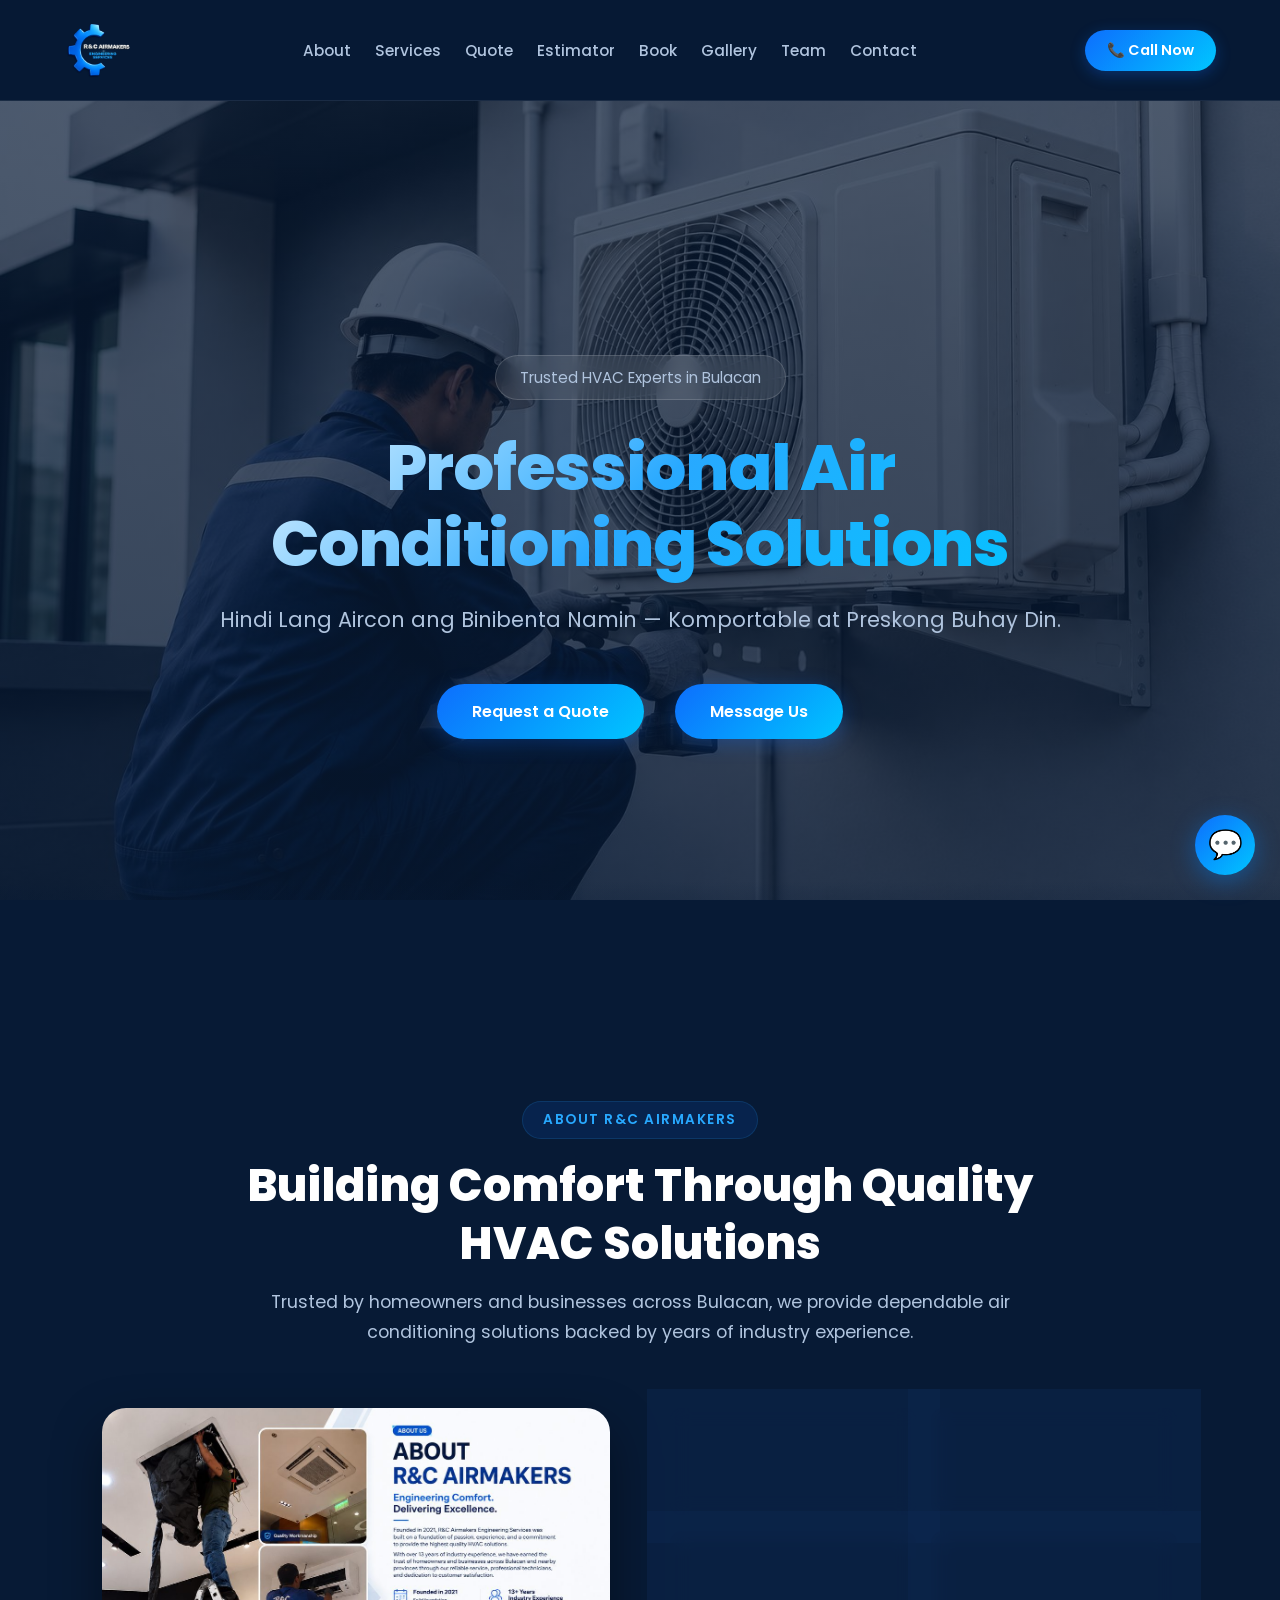
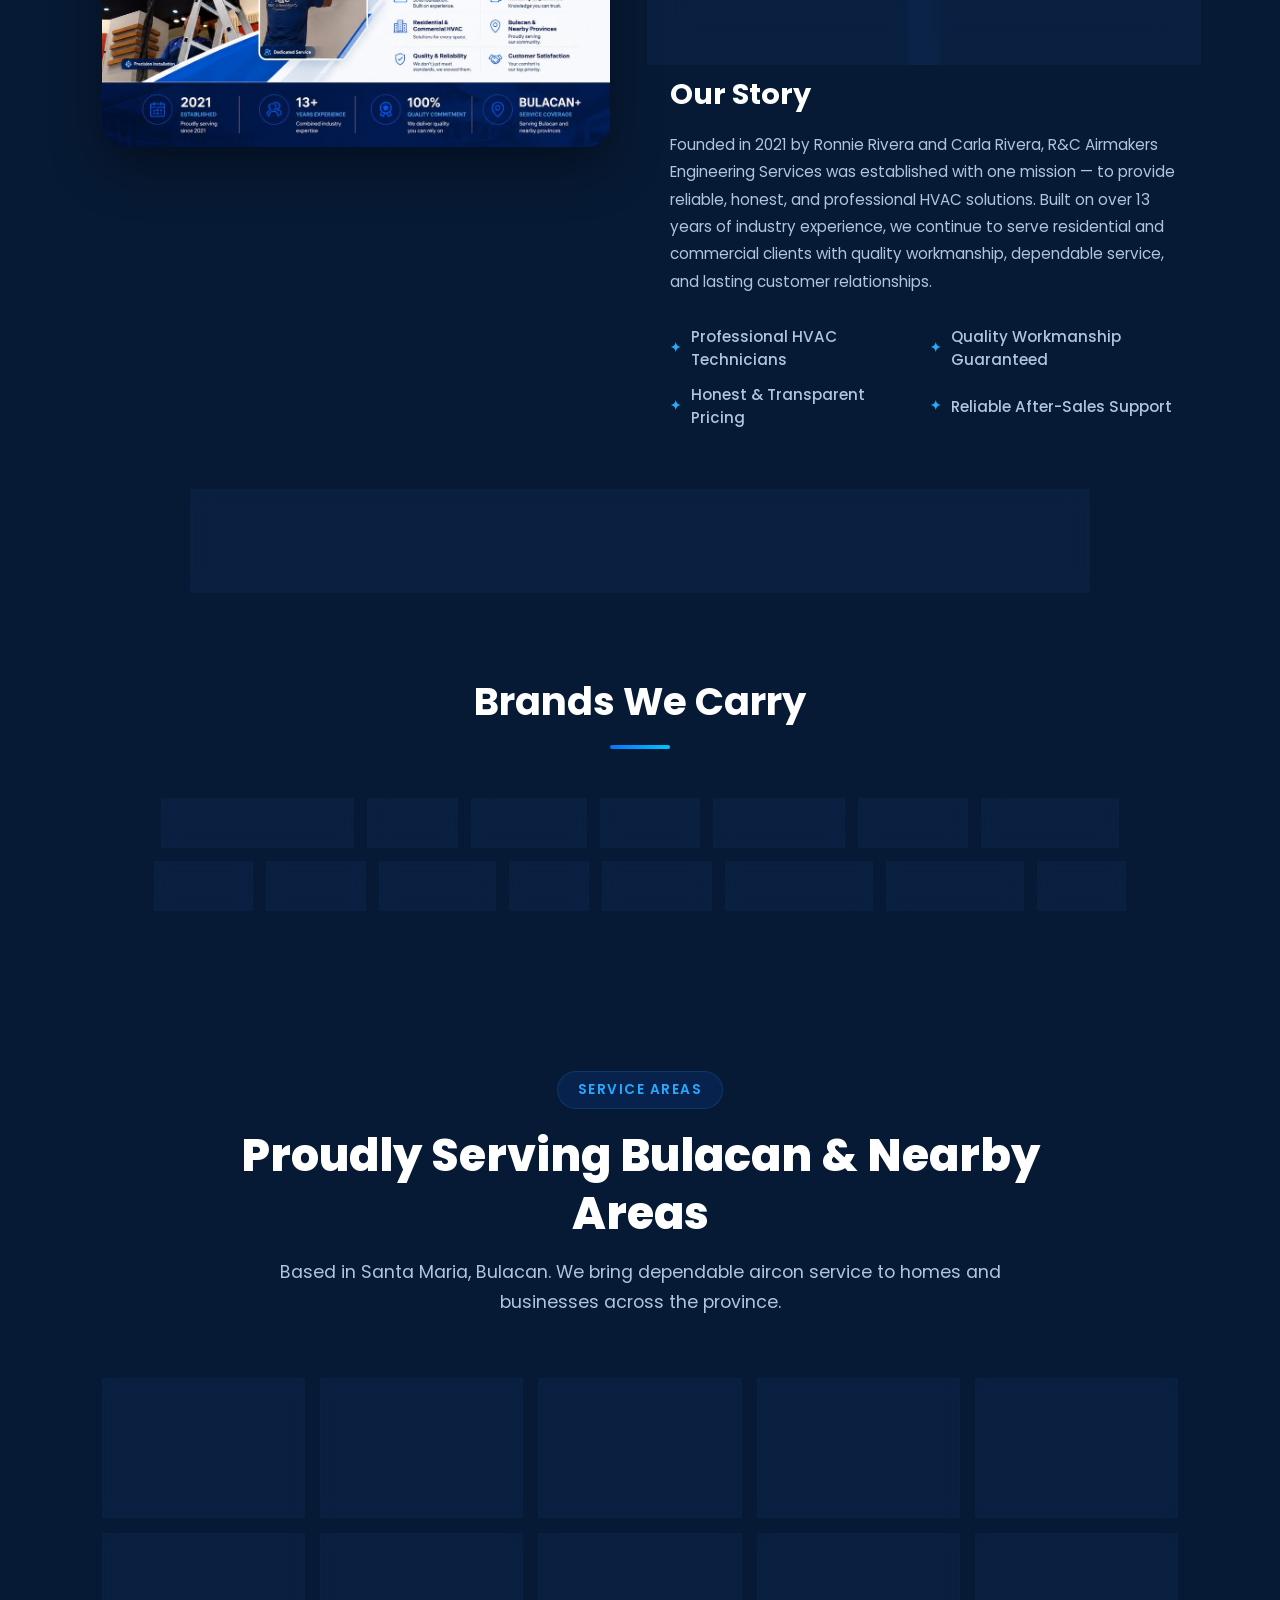
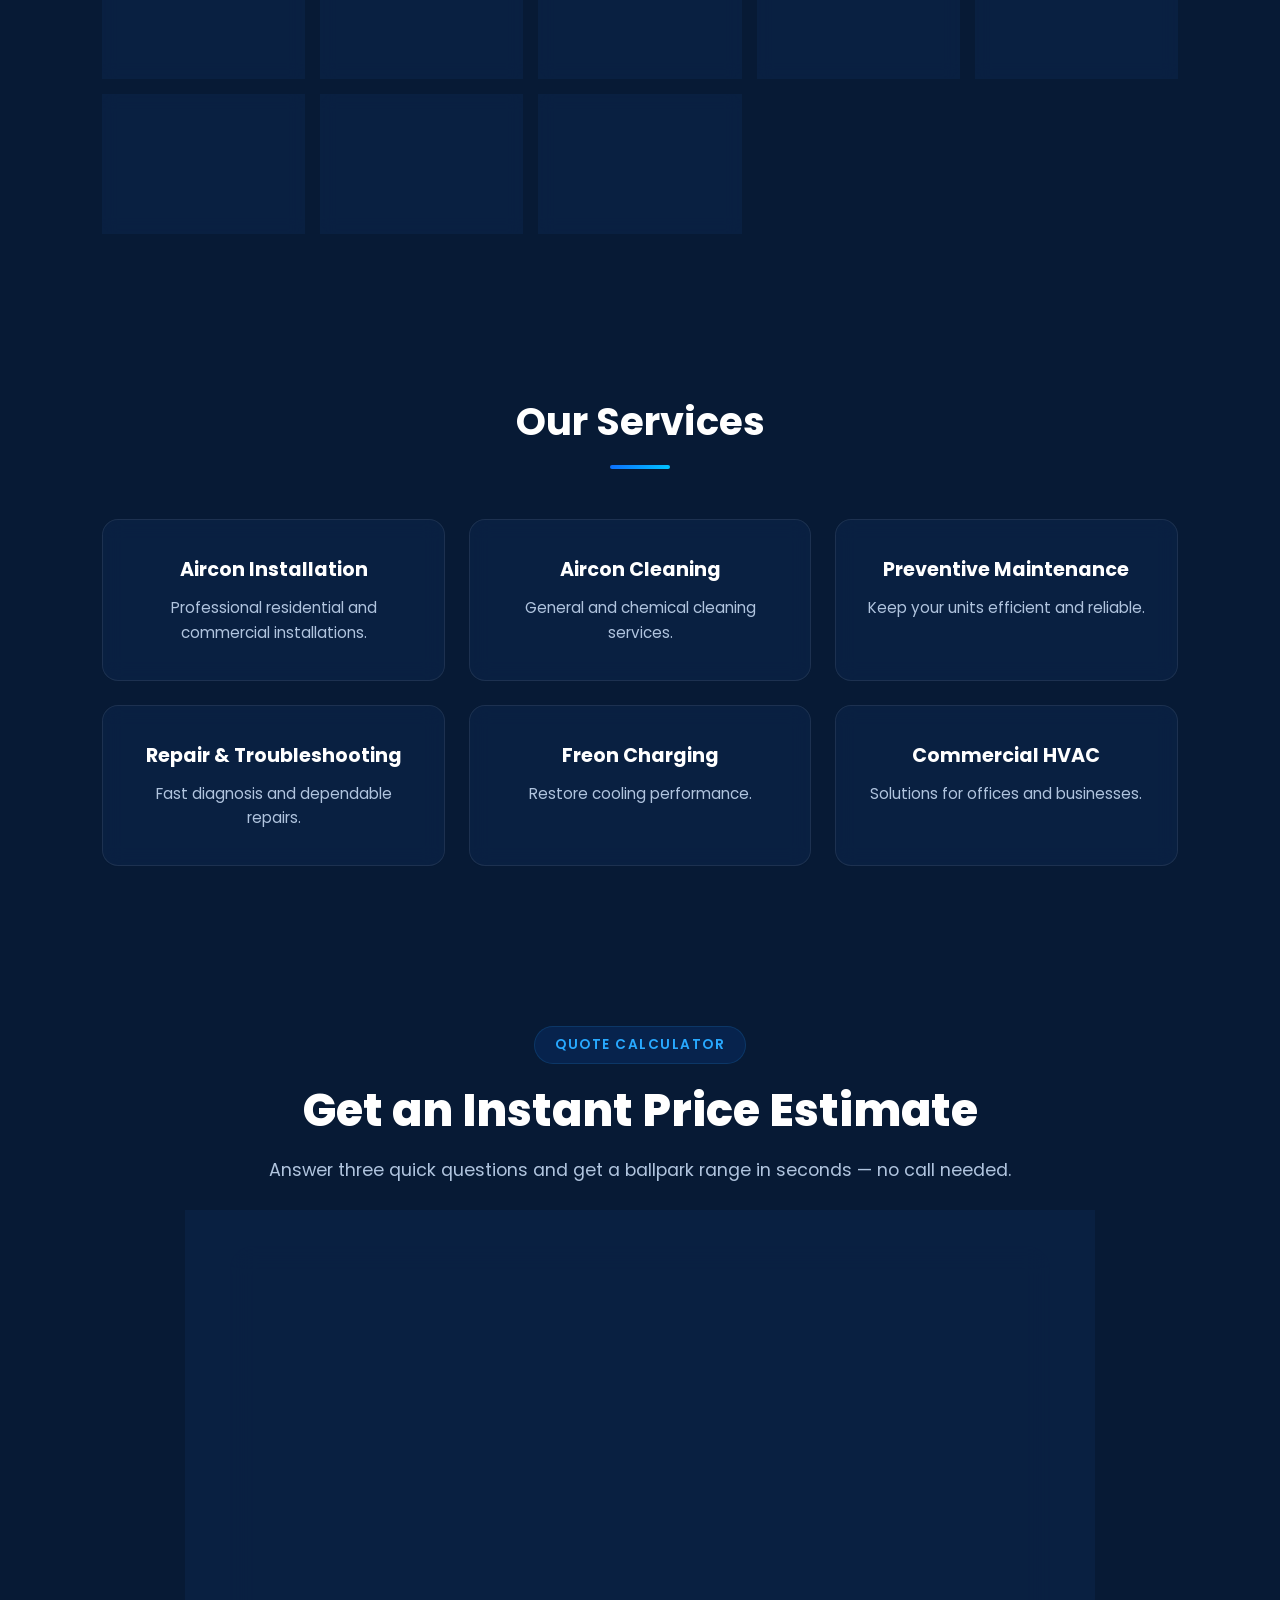
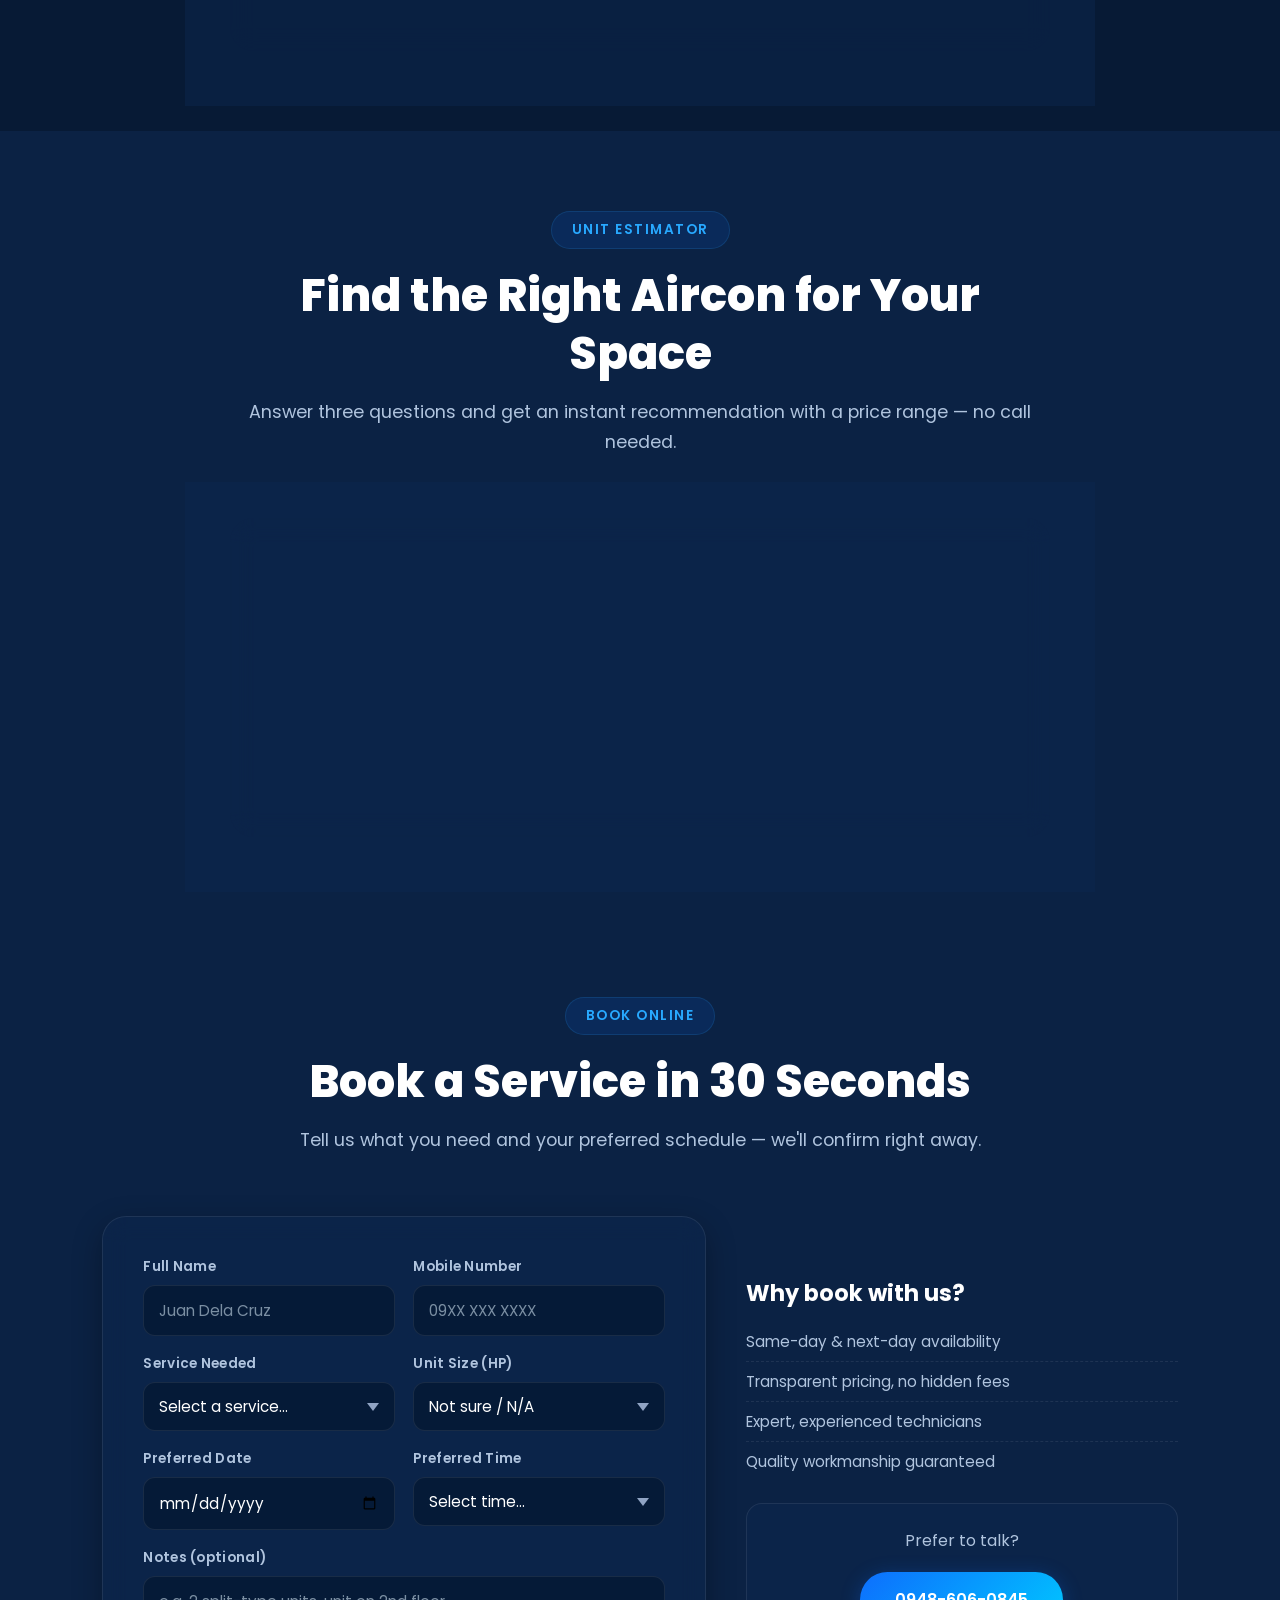
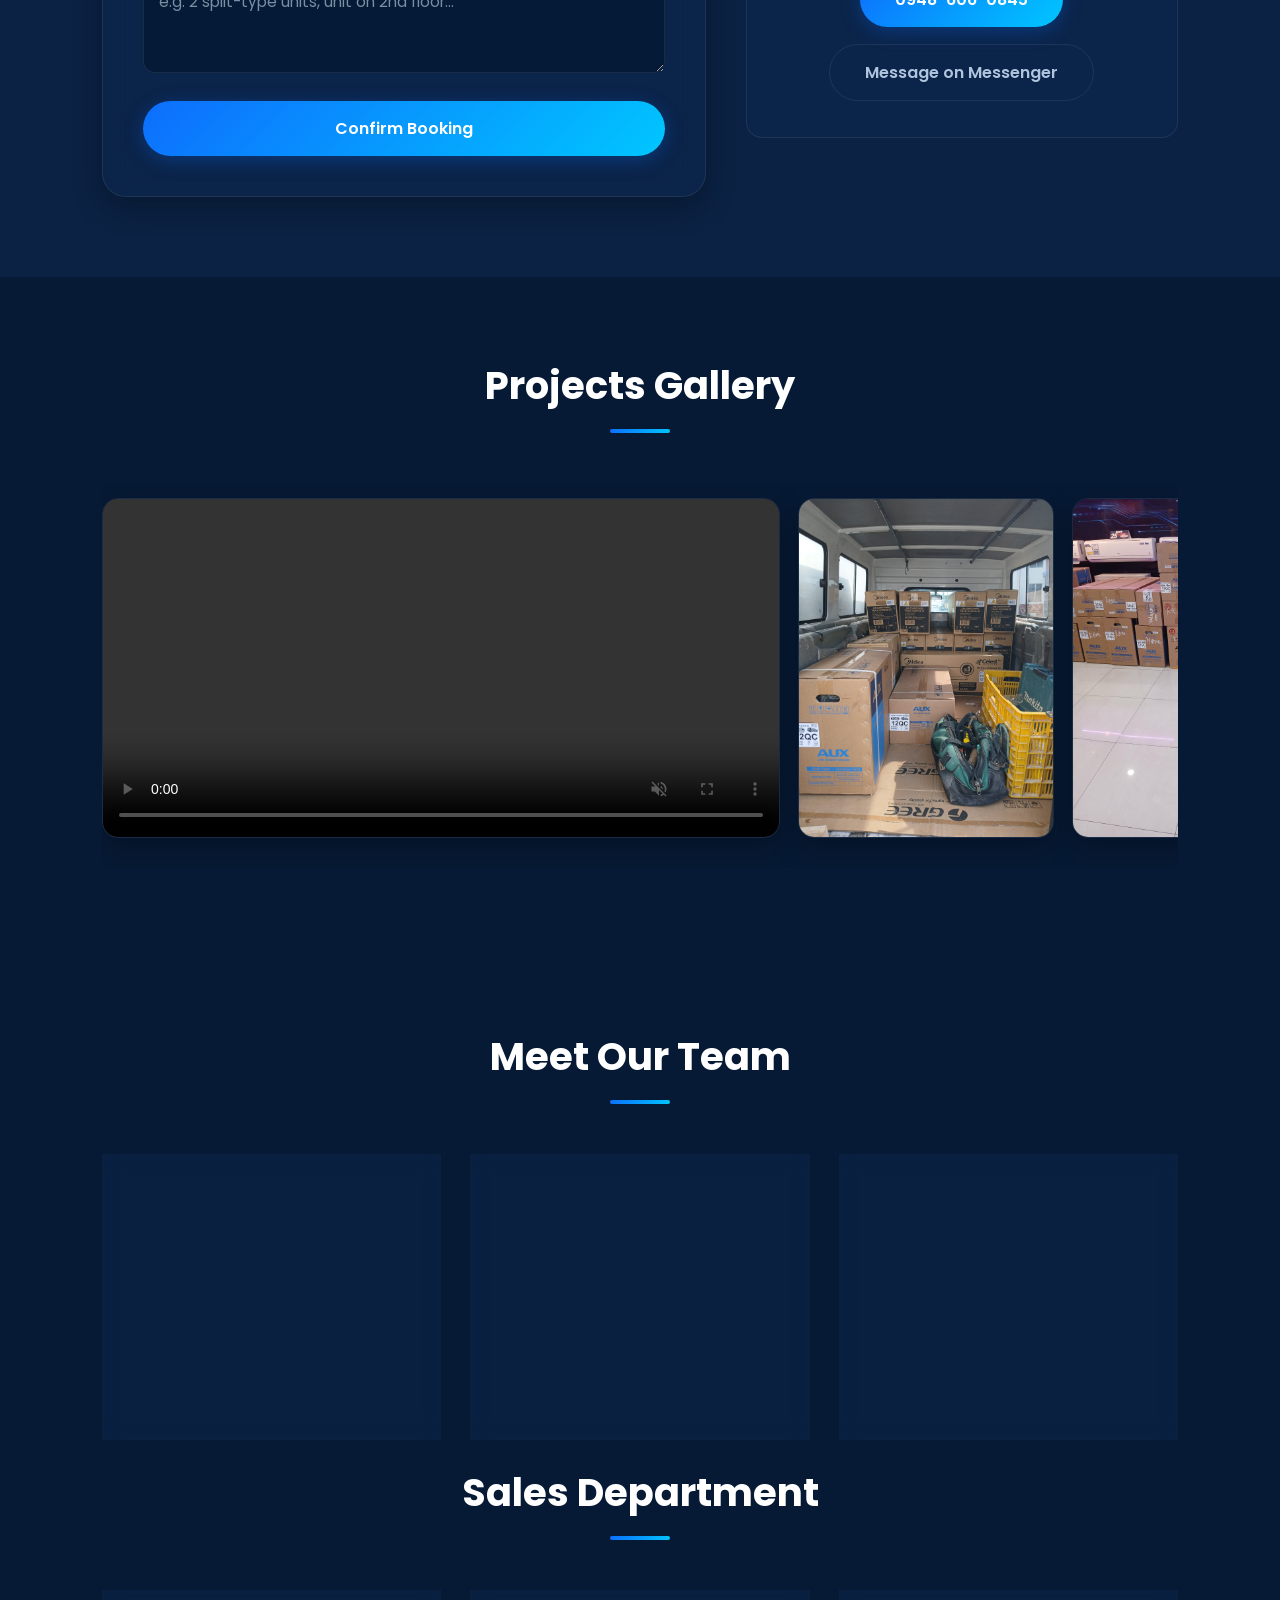
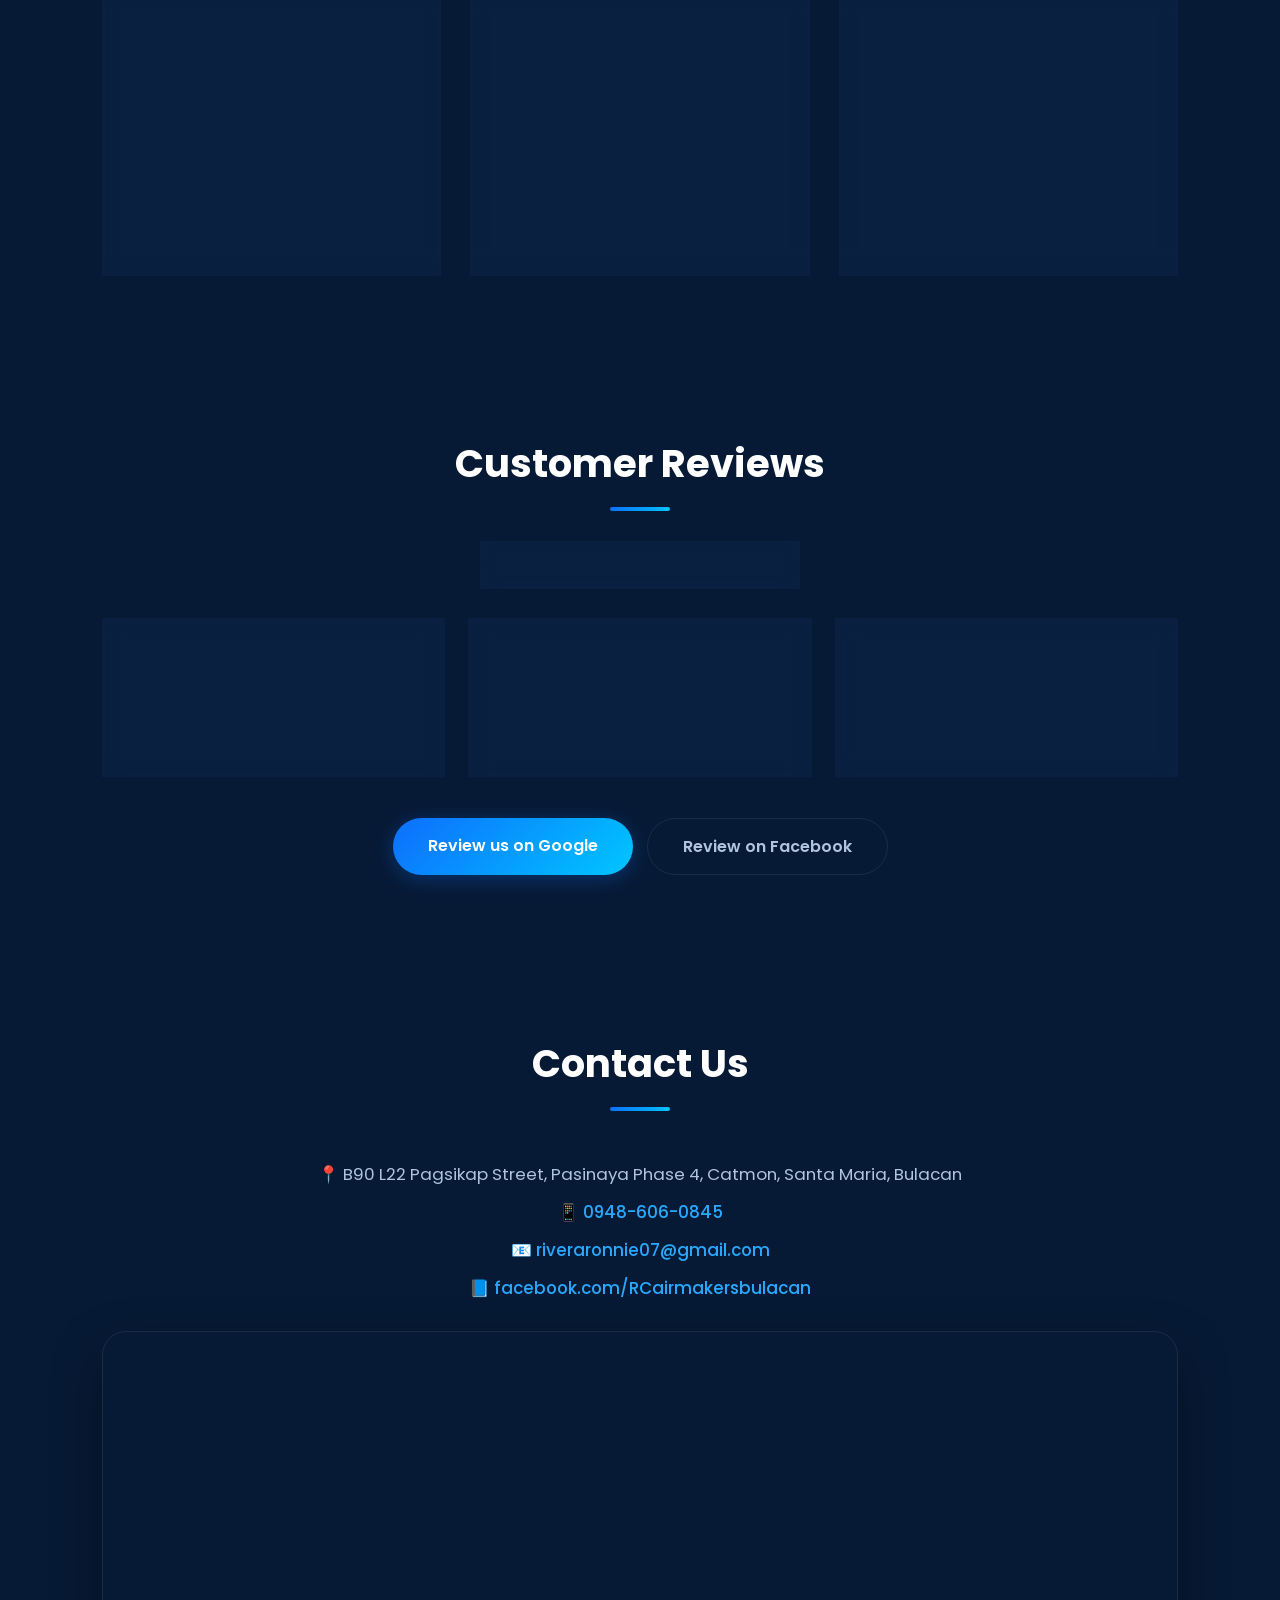
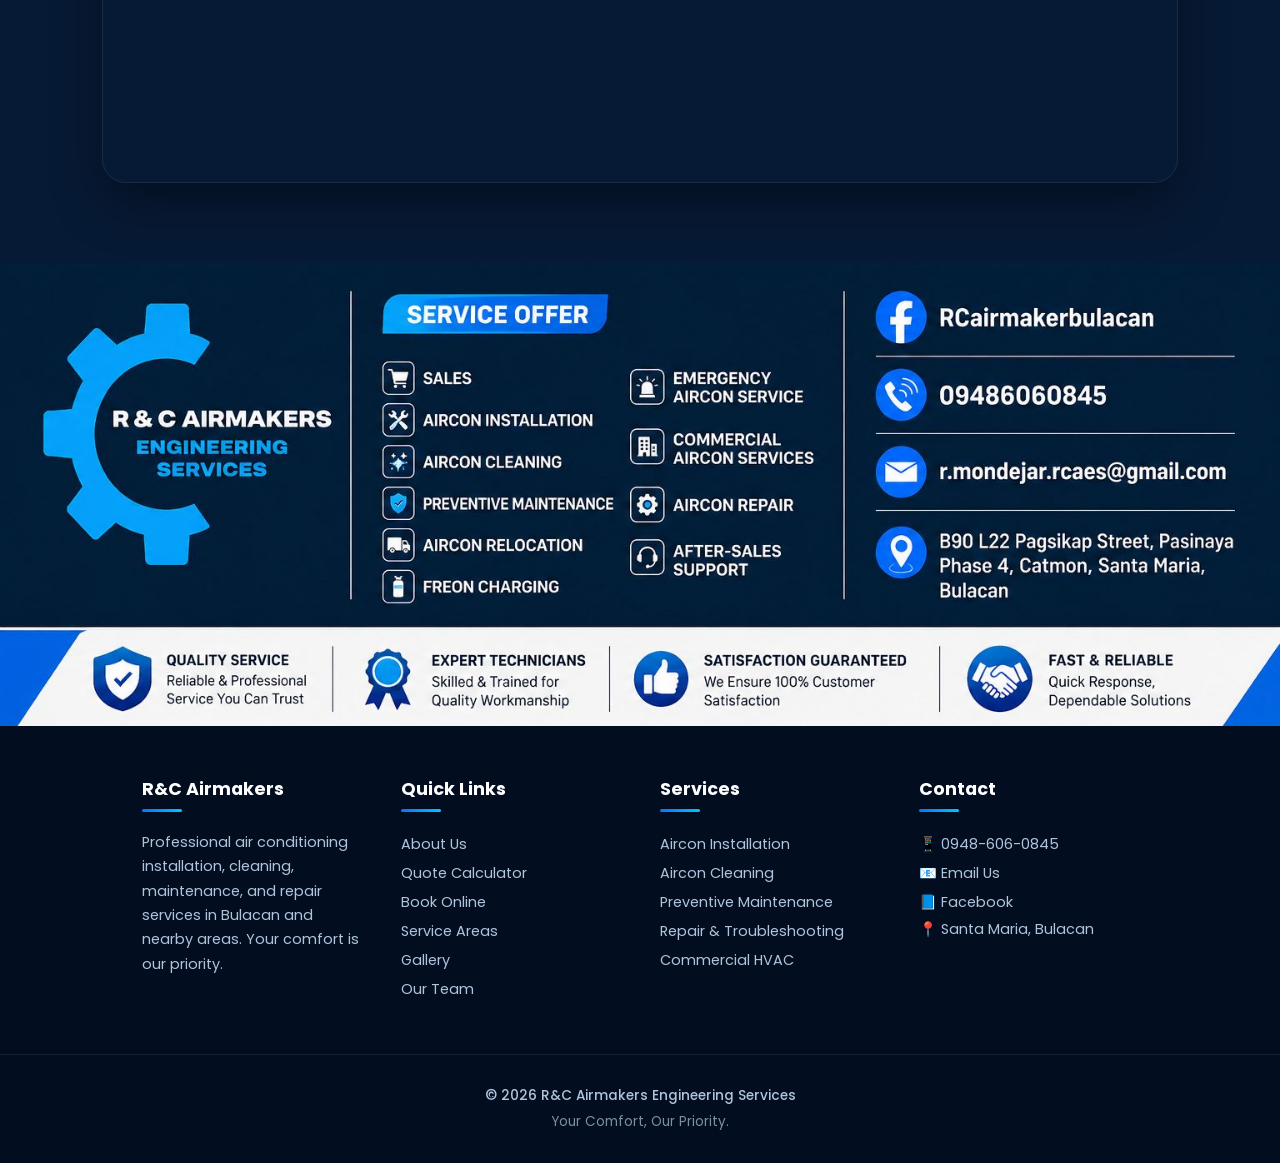
==== commit 4f70aacf: "New Banner" ====
--- a/index.html
+++ b/index.html
@@ -82,11 +82,20 @@
 </header>
 
 <!-- Flashing Promo Banner -->
-<div id="promoBanner" class="promo-banner" style="display:none;">
-    <div class="promo-banner-inner">
-        <span class="promo-flash-icon">&#128293;</span>
-        <span id="promoText"></span>
-        <button class="promo-close" onclick="closePromo()" aria-label="Close promo">&times;</button>
+<div id="promoBanner" class="promo-popup-overlay" style="display:none;">
+    <div class="promo-popup">
+        <button class="promo-popup-close" onclick="closePromo()" aria-label="Close promo">&times;</button>
+        <div class="promo-popup-badge">HOT DEAL</div>
+        <div class="promo-popup-brand" id="promoBrandLabel"></div>
+        <div class="promo-popup-model" id="promoModelLabel"></div>
+        <div class="promo-popup-pricing">
+            <span class="promo-popup-srp" id="promoSrpLabel"></span>
+            <span class="promo-popup-save" id="promoSaveLabel"></span>
+        </div>
+        <div class="promo-popup-price" id="promoPriceLabel"></div>
+        <div class="promo-popup-message" id="promoMsgLabel"></div>
+        <a href="https://m.me/RCairmakersbulacan" class="promo-popup-cta" target="_blank" rel="noopener noreferrer">Avail Now</a>
+        <div class="promo-popup-timer" id="promoTimerLabel">Limited time offer!</div>
     </div>
 </div>
 
--- a/css/style.css
+++ b/css/style.css
@@ -639,77 +639,181 @@
 }
 
 
-/* --- 12. Flashing Promo Banner --- */
-.promo-banner {
+/* --- 12. Flashing Promo Popup Modal --- */
+.promo-popup-overlay {
     position: fixed;
-    top: 0;
-    left: 0;
-    right: 0;
+    inset: 0;
     z-index: 9999;
-    background: linear-gradient(135deg, #ff4444, #ff8800, #ff4444);
-    background-size: 200% 200%;
-    animation: promoGradient 3s ease infinite, promoFlash 1.5s ease-in-out infinite;
-    padding: 14px 20px;
-    text-align: center;
-    font-weight: 700;
-    font-size: 1rem;
-    color: #fff;
-    text-shadow: 0 1px 3px rgba(0,0,0,0.3);
-    box-shadow: 0 4px 20px rgba(255, 68, 68, 0.5);
-}
-
-.promo-banner-inner {
+    background: rgba(0, 0, 0, 0.6);
+    backdrop-filter: blur(6px);
     display: flex;
     align-items: center;
     justify-content: center;
-    gap: 12px;
-    max-width: 900px;
-    margin: 0 auto;
-}
-
-.promo-flash-icon {
-    font-size: 1.4rem;
-    animation: promoIconPulse 0.8s ease-in-out infinite alternate;
-}
-
-.promo-close {
+    padding: 20px;
+    animation: promoOverlayIn 0.3s ease;
+}
+
+@keyframes promoOverlayIn {
+    from { opacity: 0; }
+    to { opacity: 1; }
+}
+
+.promo-popup {
+    position: relative;
+    background: linear-gradient(145deg, #0f1f3a, #1a2d50, #0f1f3a);
+    border: 2px solid rgba(255, 136, 0, 0.4);
+    border-radius: 20px;
+    padding: 40px 32px 32px;
+    max-width: 420px;
+    width: 100%;
+    text-align: center;
+    animation: promoPopIn 0.4s cubic-bezier(0.175, 0.885, 0.32, 1.275);
+    overflow: hidden;
+    box-shadow: 0 20px 60px rgba(255, 68, 0, 0.3), 0 0 100px rgba(255, 136, 0, 0.1);
+}
+
+@keyframes promoPopIn {
+    from { opacity: 0; transform: scale(0.8) translateY(30px); }
+    to { opacity: 1; transform: scale(1) translateY(0); }
+}
+
+.promo-popup::before {
+    content: '';
     position: absolute;
+    top: -50%;
+    left: -50%;
+    width: 200%;
+    height: 200%;
+    background: conic-gradient(from 0deg, transparent, rgba(255, 136, 0, 0.1), transparent, rgba(255, 68, 0, 0.1), transparent);
+    animation: promoRotate 4s linear infinite;
+    z-index: 0;
+}
+
+@keyframes promoRotate {
+    from { transform: rotate(0deg); }
+    to { transform: rotate(360deg); }
+}
+
+.promo-popup > * {
+    position: relative;
+    z-index: 1;
+}
+
+.promo-popup-close {
+    position: absolute;
+    top: 12px;
     right: 16px;
-    top: 50%;
-    transform: translateY(-50%);
-    background: rgba(255,255,255,0.2);
+    background: rgba(255, 255, 255, 0.1);
     border: none;
-    color: #fff;
-    font-size: 1.4rem;
-    width: 30px;
-    height: 30px;
+    color: rgba(255, 255, 255, 0.6);
+    font-size: 1.6rem;
+    width: 36px;
+    height: 36px;
     border-radius: 50%;
     cursor: pointer;
     display: flex;
     align-items: center;
     justify-content: center;
-    transition: background 0.2s;
-}
-.promo-close:hover { background: rgba(255,255,255,0.4); }
-
-@keyframes promoGradient {
-    0% { background-position: 0% 50%; }
-    50% { background-position: 100% 50%; }
-    100% { background-position: 0% 50%; }
-}
-
-@keyframes promoFlash {
-    0%, 100% { opacity: 1; }
-    50% { opacity: 0.75; }
-}
-
-@keyframes promoIconPulse {
-    from { transform: scale(1); }
-    to { transform: scale(1.3); }
-}
-
-body.promo-active {
-    padding-top: 56px;
+    transition: 0.2s;
+    z-index: 2;
+}
+.promo-popup-close:hover { background: rgba(255, 68, 68, 0.3); color: #fff; }
+
+.promo-popup-badge {
+    display: inline-block;
+    background: linear-gradient(135deg, #ff4444, #ff8800);
+    color: #fff;
+    font-size: 0.7rem;
+    font-weight: 800;
+    letter-spacing: 3px;
+    padding: 6px 20px;
+    border-radius: 30px;
+    margin-bottom: 16px;
+    animation: promoBadgePulse 1.5s ease-in-out infinite;
+}
+
+@keyframes promoBadgePulse {
+    0%, 100% { box-shadow: 0 0 0 0 rgba(255, 68, 0, 0.5); }
+    50% { box-shadow: 0 0 0 10px rgba(255, 68, 0, 0); }
+}
+
+.promo-popup-brand {
+    font-size: 1.4rem;
+    font-weight: 800;
+    color: #fff;
+    margin-bottom: 4px;
+}
+
+.promo-popup-model {
+    font-size: 0.85rem;
+    color: rgba(255, 255, 255, 0.5);
+    margin-bottom: 20px;
+    letter-spacing: 1px;
+}
+
+.promo-popup-pricing {
+    display: flex;
+    align-items: center;
+    justify-content: center;
+    gap: 14px;
+    margin-bottom: 8px;
+}
+
+.promo-popup-srp {
+    font-size: 0.9rem;
+    color: rgba(255, 255, 255, 0.4);
+    text-decoration: line-through;
+}
+
+.promo-popup-save {
+    background: rgba(34, 197, 94, 0.15);
+    color: #22c55e;
+    font-size: 0.8rem;
+    font-weight: 700;
+    padding: 4px 12px;
+    border-radius: 20px;
+    border: 1px solid rgba(34, 197, 94, 0.3);
+}
+
+.promo-popup-price {
+    font-size: 2.2rem;
+    font-weight: 800;
+    background: linear-gradient(135deg, #ff8800, #ff4444);
+    -webkit-background-clip: text;
+    -webkit-text-fill-color: transparent;
+    background-clip: text;
+    margin-bottom: 12px;
+}
+
+.promo-popup-message {
+    font-size: 0.85rem;
+    color: rgba(255, 255, 255, 0.6);
+    margin-bottom: 24px;
+    line-height: 1.5;
+}
+
+.promo-popup-cta {
+    display: inline-block;
+    background: linear-gradient(135deg, #ff8800, #ff4444);
+    color: #fff;
+    font-size: 1rem;
+    font-weight: 700;
+    padding: 14px 40px;
+    border-radius: 50px;
+    text-decoration: none;
+    transition: 0.3s;
+    box-shadow: 0 4px 20px rgba(255, 68, 0, 0.4);
+}
+.promo-popup-cta:hover {
+    transform: translateY(-2px);
+    box-shadow: 0 6px 30px rgba(255, 68, 0, 0.6);
+}
+
+.promo-popup-timer {
+    font-size: 0.75rem;
+    color: rgba(255, 255, 255, 0.3);
+    margin-top: 16px;
+    font-style: italic;
 }
 
 /* --- 13. Promos Section --- */
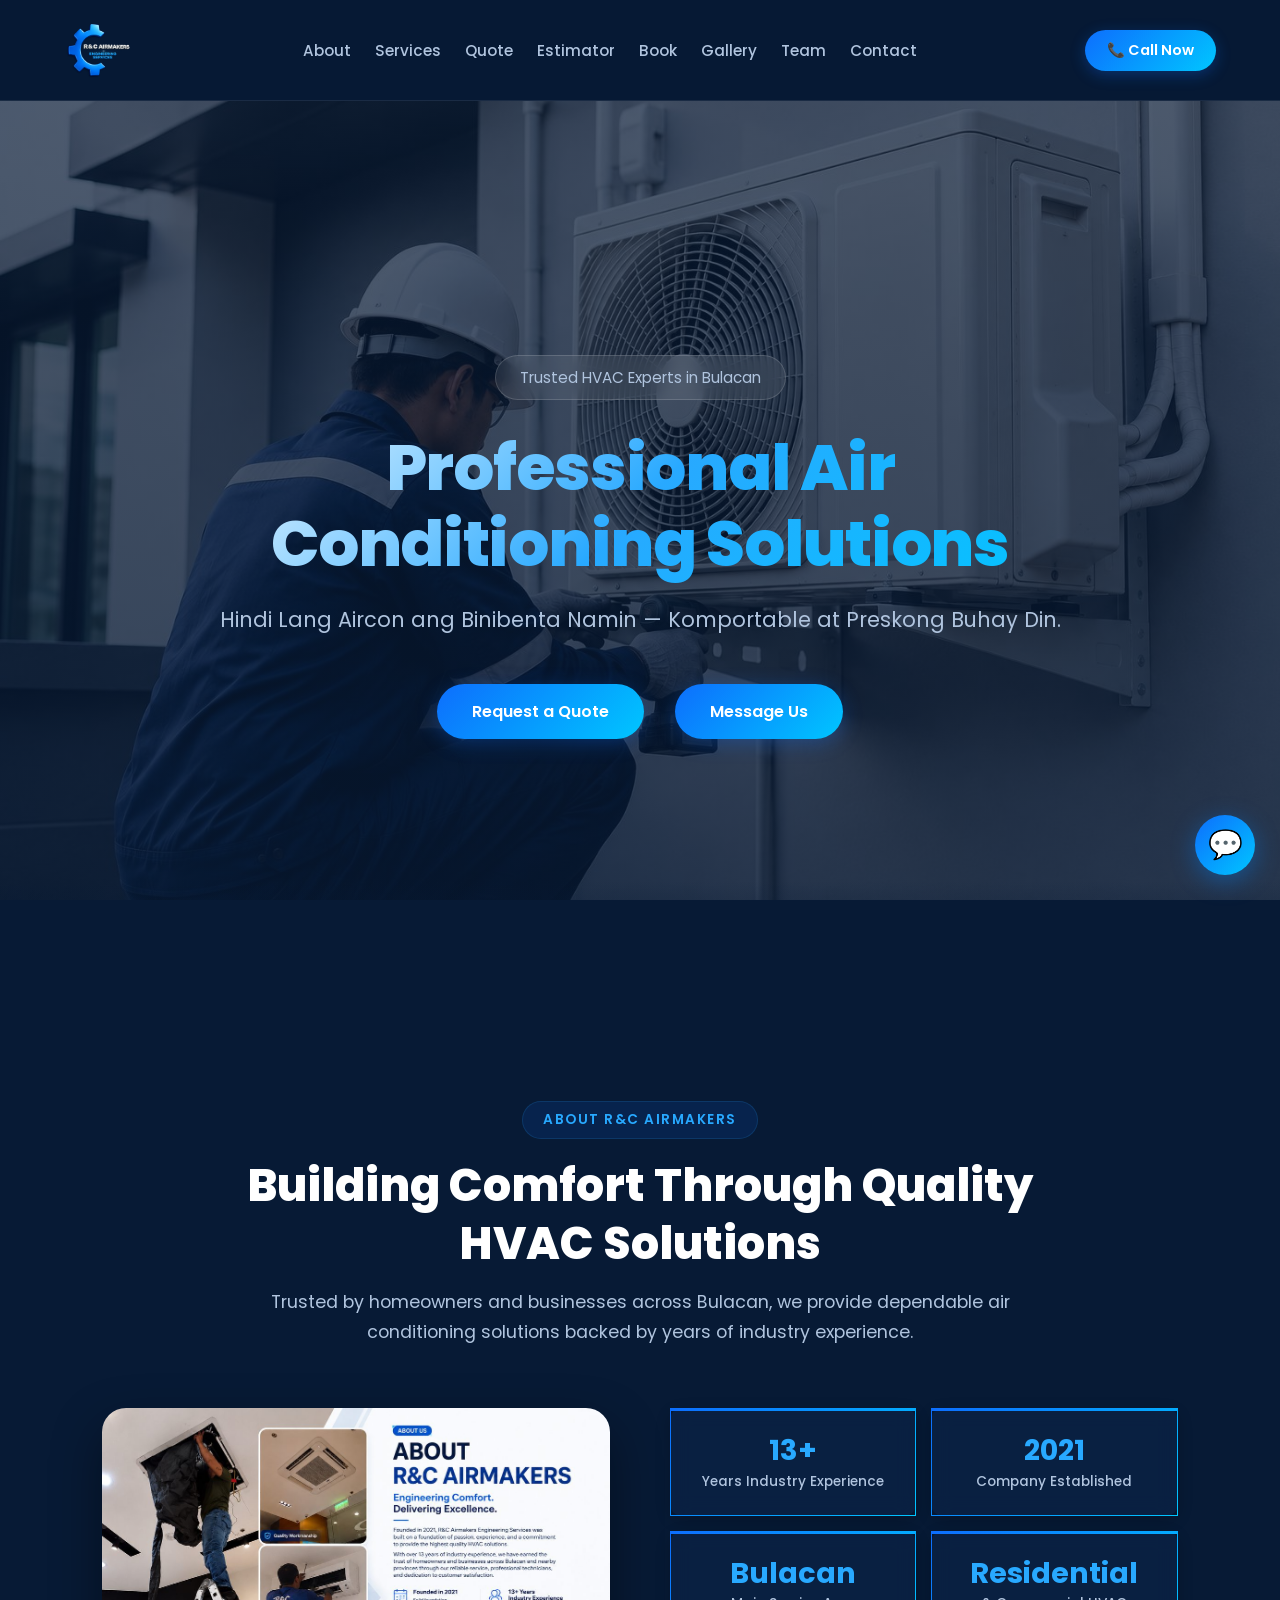
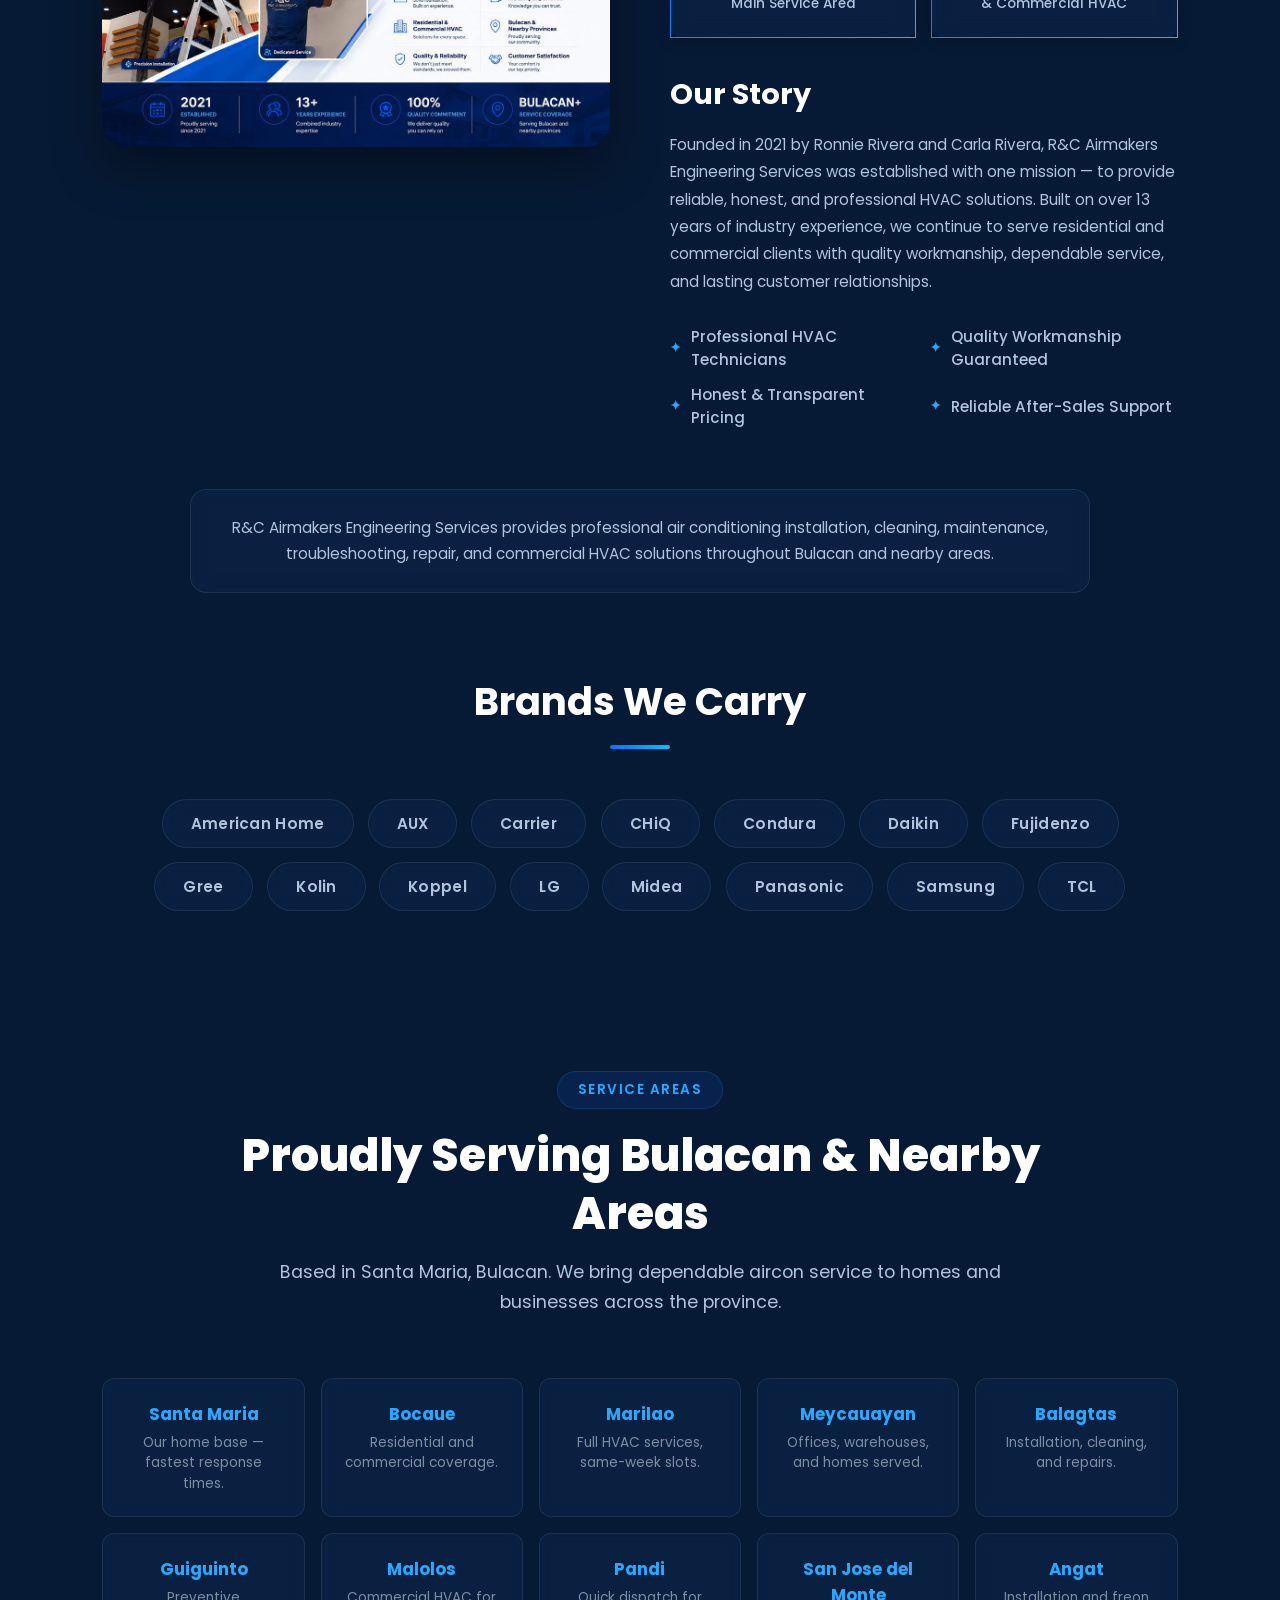
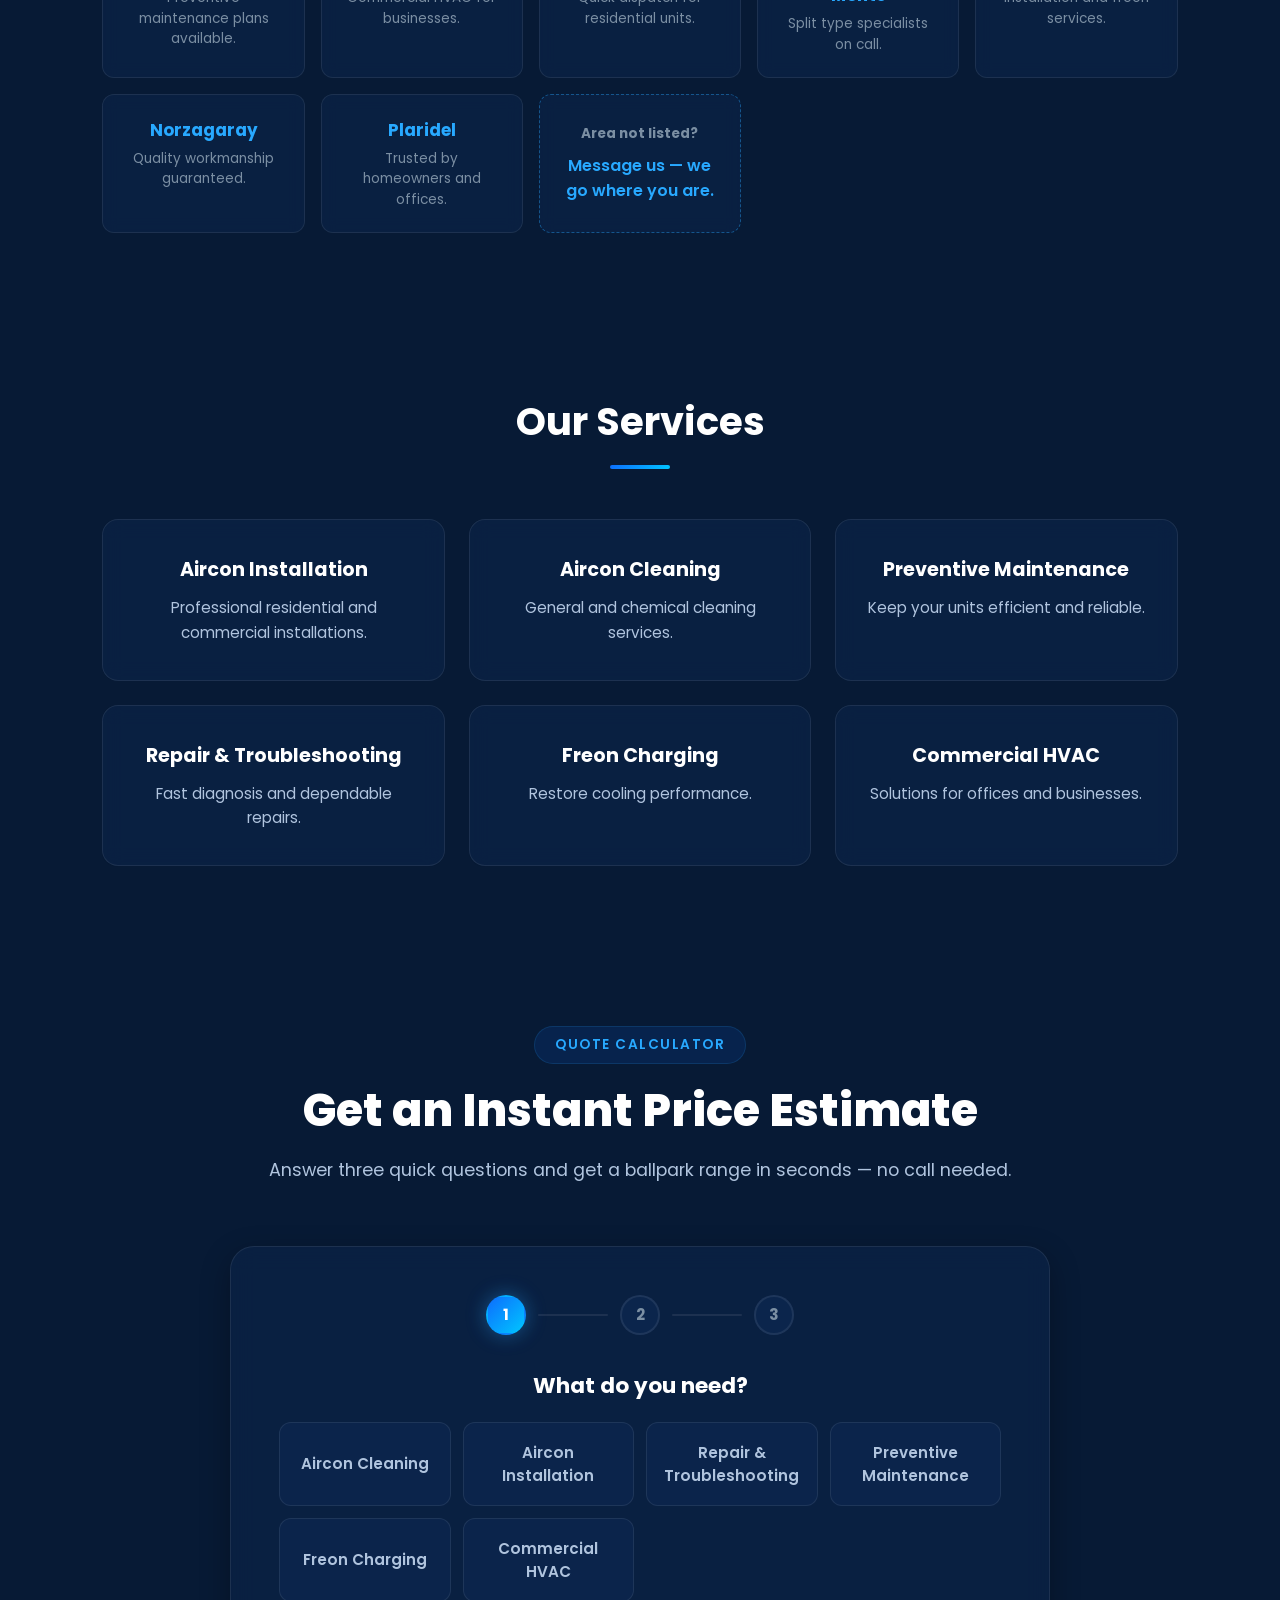
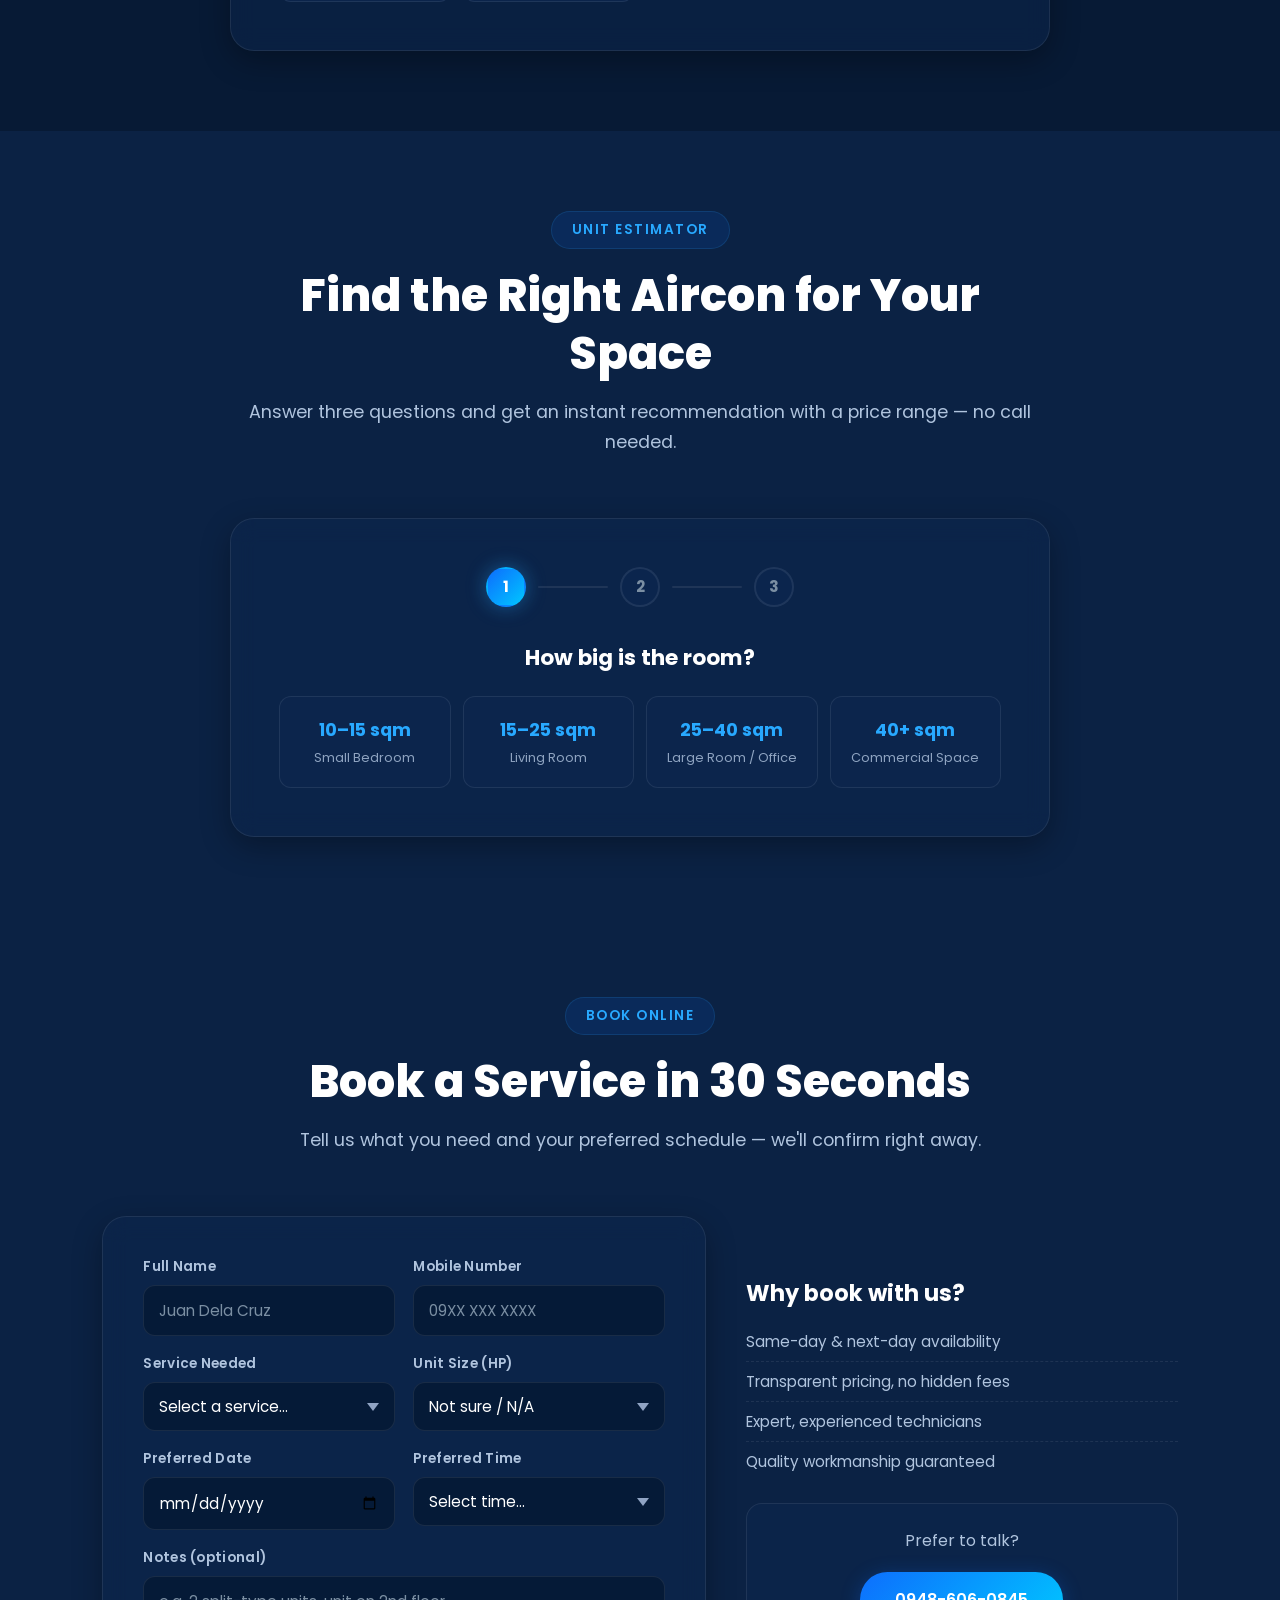
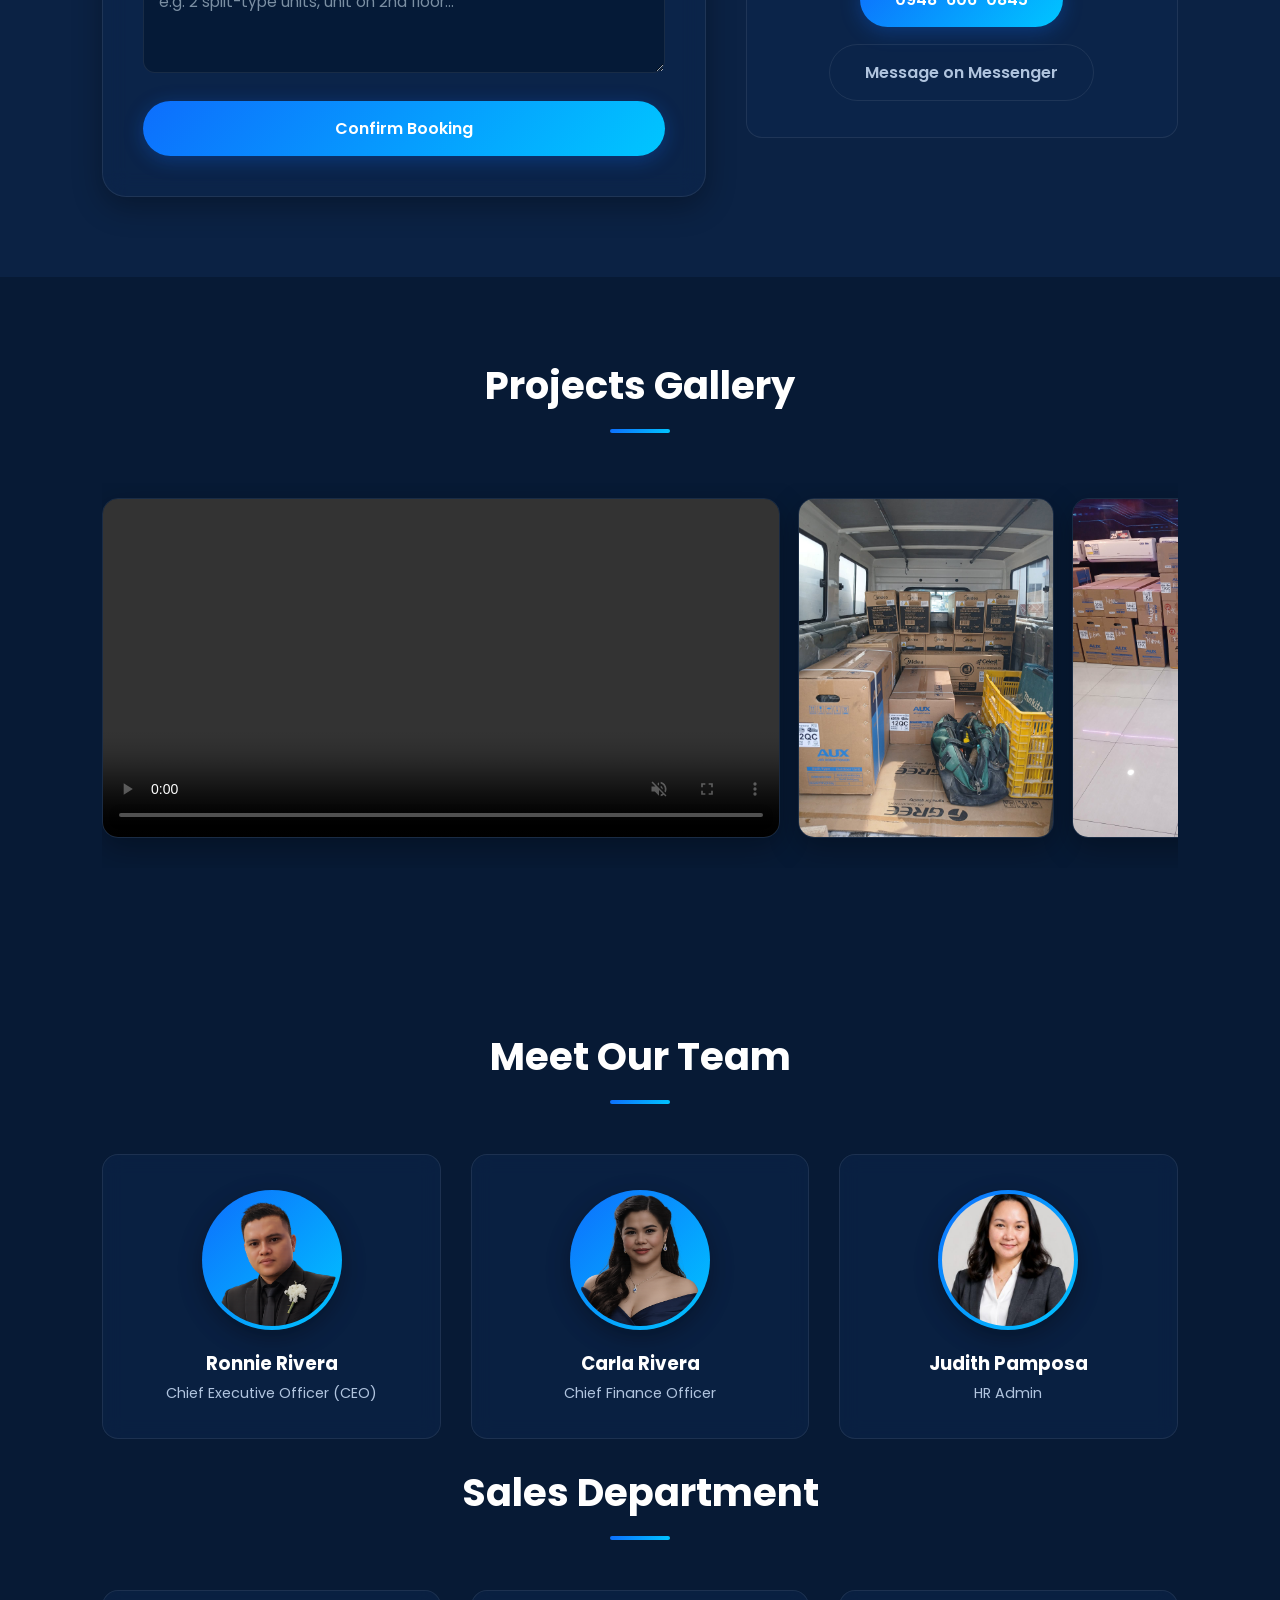
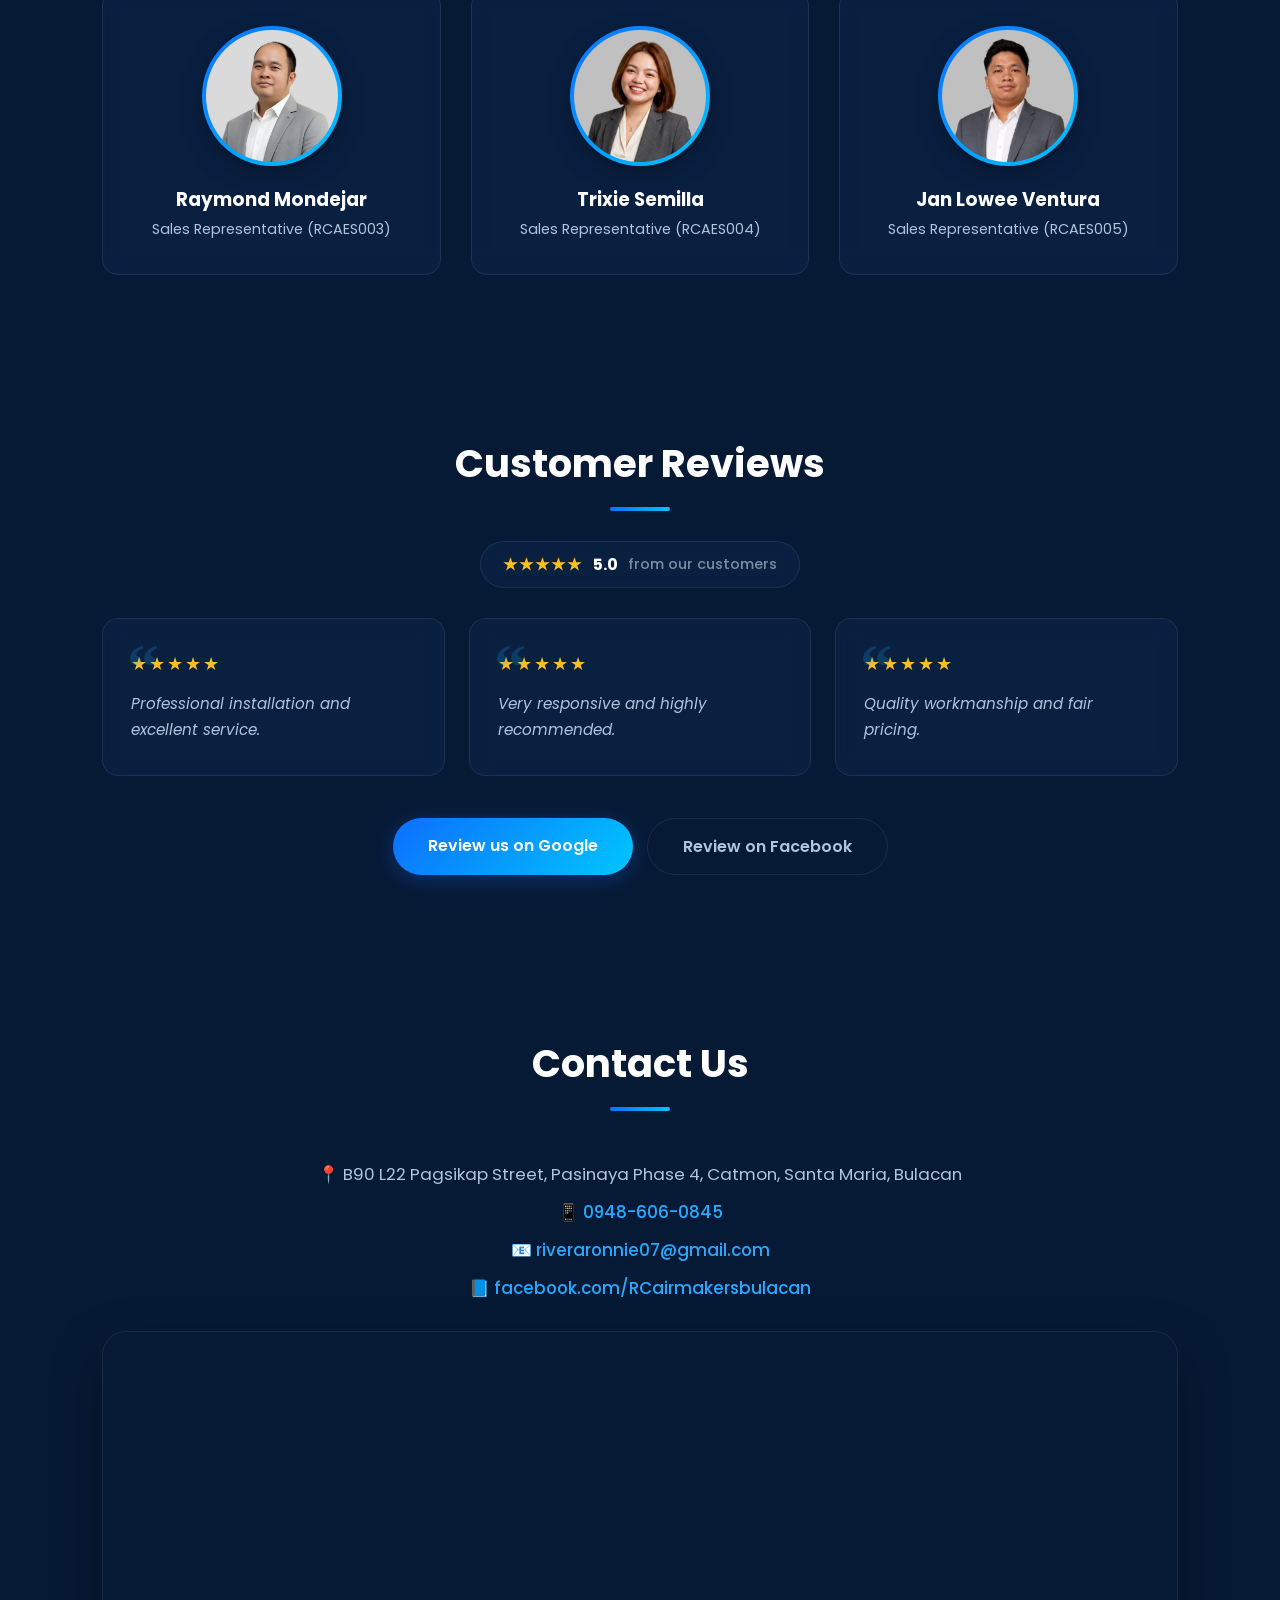
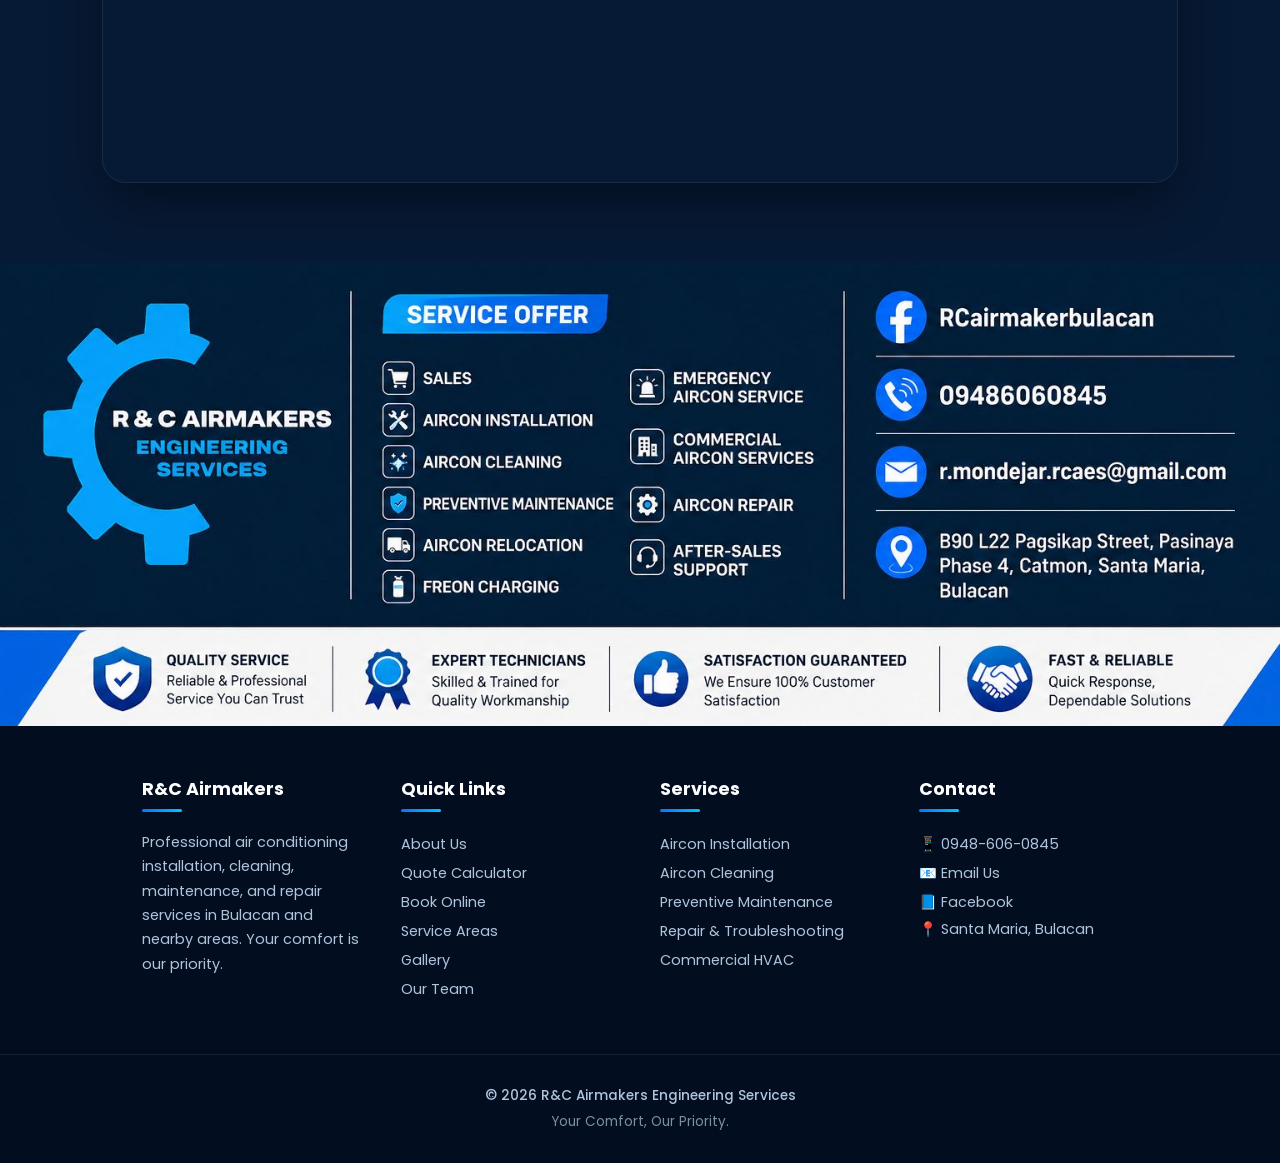
==== commit 47210919: "pricing" ====
--- a/index.html
+++ b/index.html
@@ -434,13 +434,7 @@
                 <div class="form-group">
                     <label for="book-service">Service Needed</label>
                     <select id="book-service" name="service" required>
-                        <option value="">Select a service...</option>
-                        <option>Aircon Cleaning</option>
-                        <option>Aircon Installation</option>
-                        <option>Repair & Troubleshooting</option>
-                        <option>Preventive Maintenance</option>
-                        <option>Freon Charging</option>
-                        <option>Commercial HVAC</option>
+                        <option value="">Loading services...</option>
                     </select>
                 </div>
                 <div class="form-group">
--- a/css/style.css
+++ b/css/style.css
@@ -2226,6 +2226,18 @@
     margin-bottom: 4px;
 }
 
+.est-pick-save {
+    display: inline-block;
+    background: rgba(255, 68, 0, 0.15);
+    color: #ff8800;
+    font-size: 0.7rem;
+    font-weight: 700;
+    padding: 3px 10px;
+    border-radius: 20px;
+    border: 1px solid rgba(255, 136, 0, 0.3);
+    margin-bottom: 6px;
+}
+
 .est-pick-btn {
     display: inline-block;
     margin-top: 10px;
